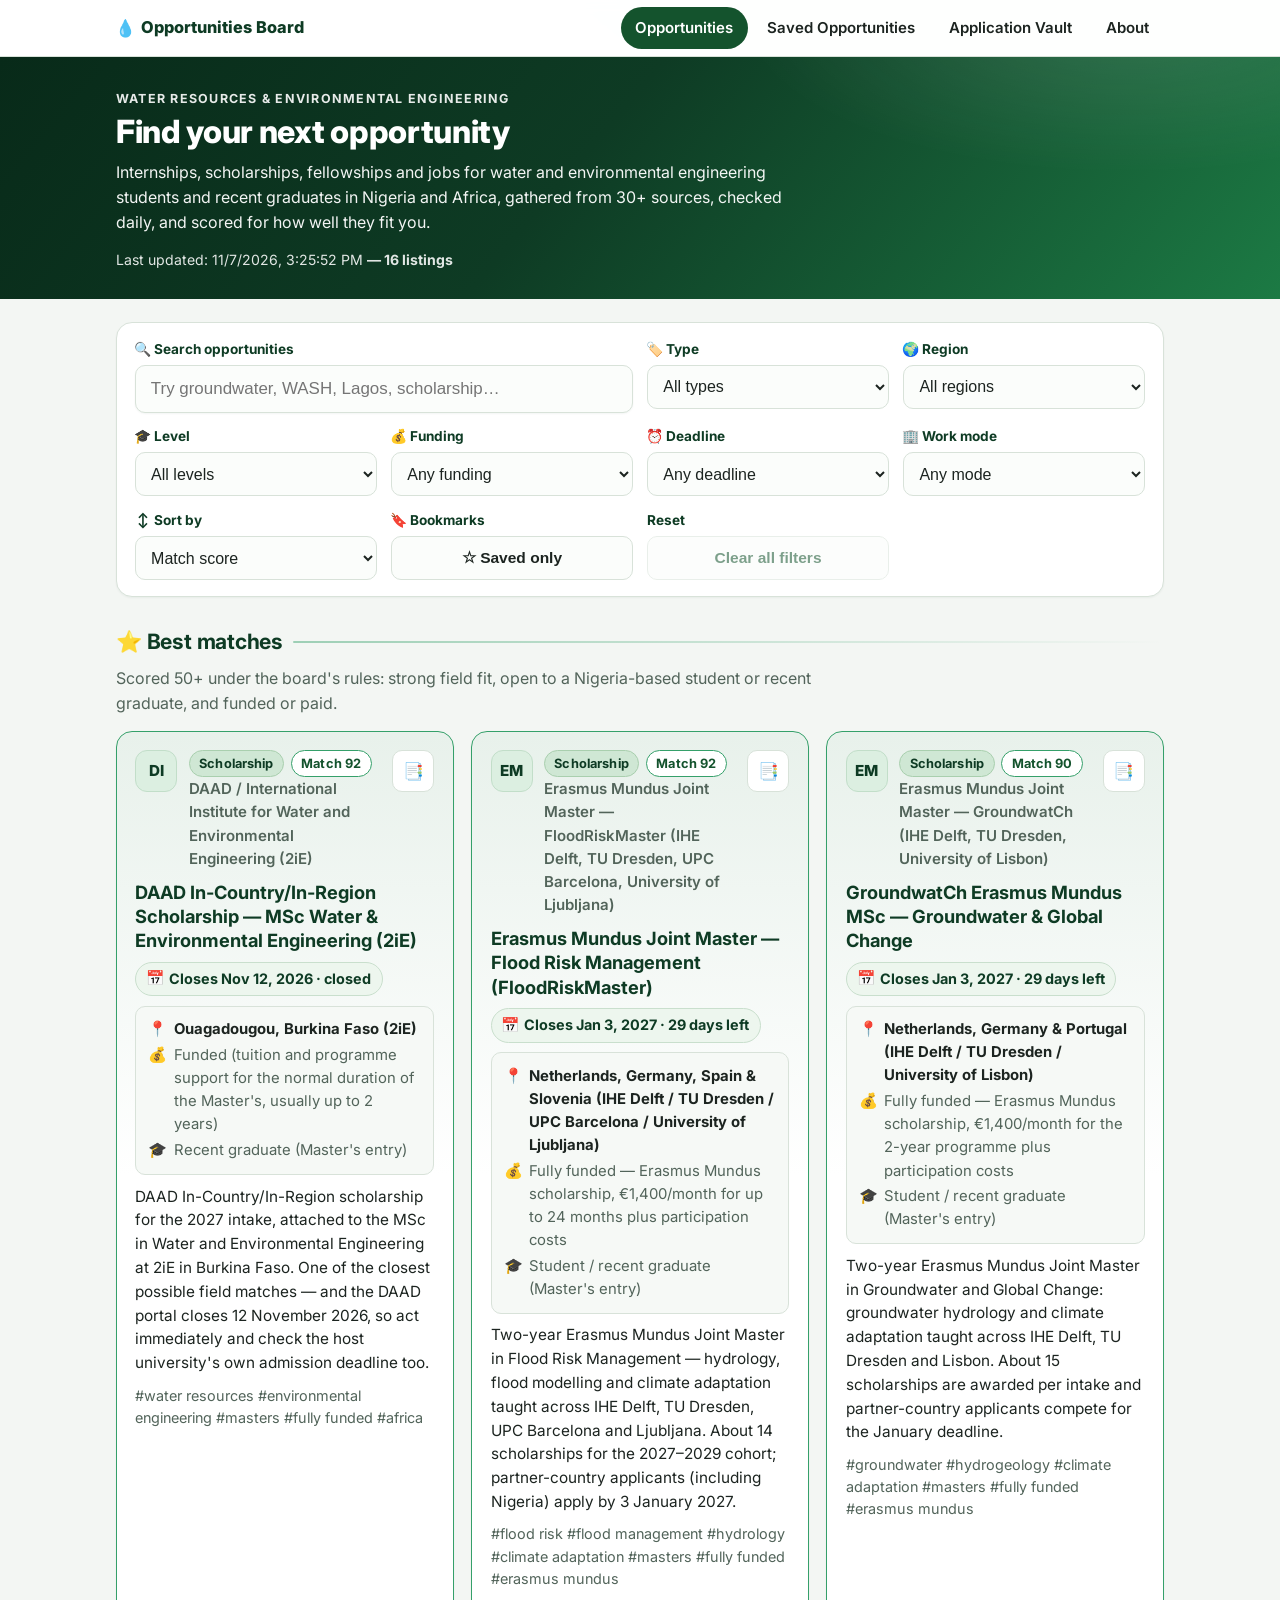
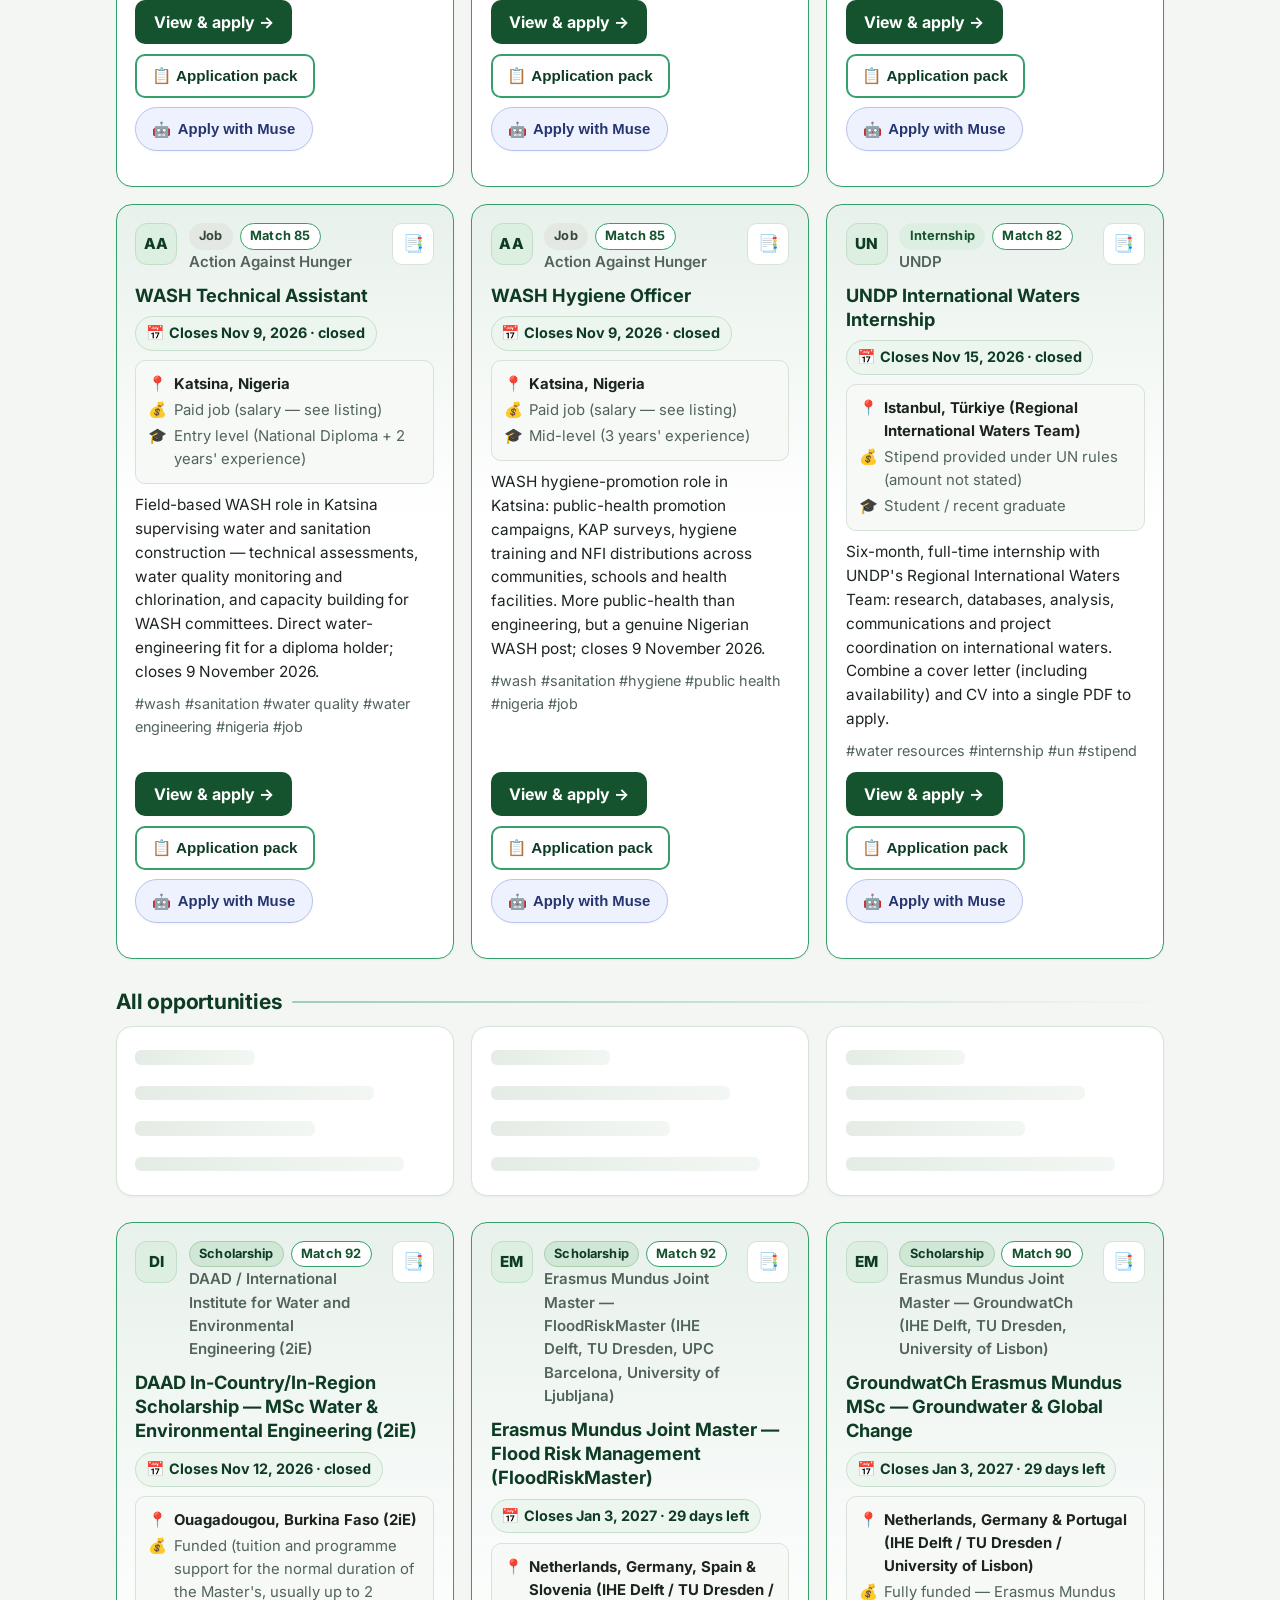
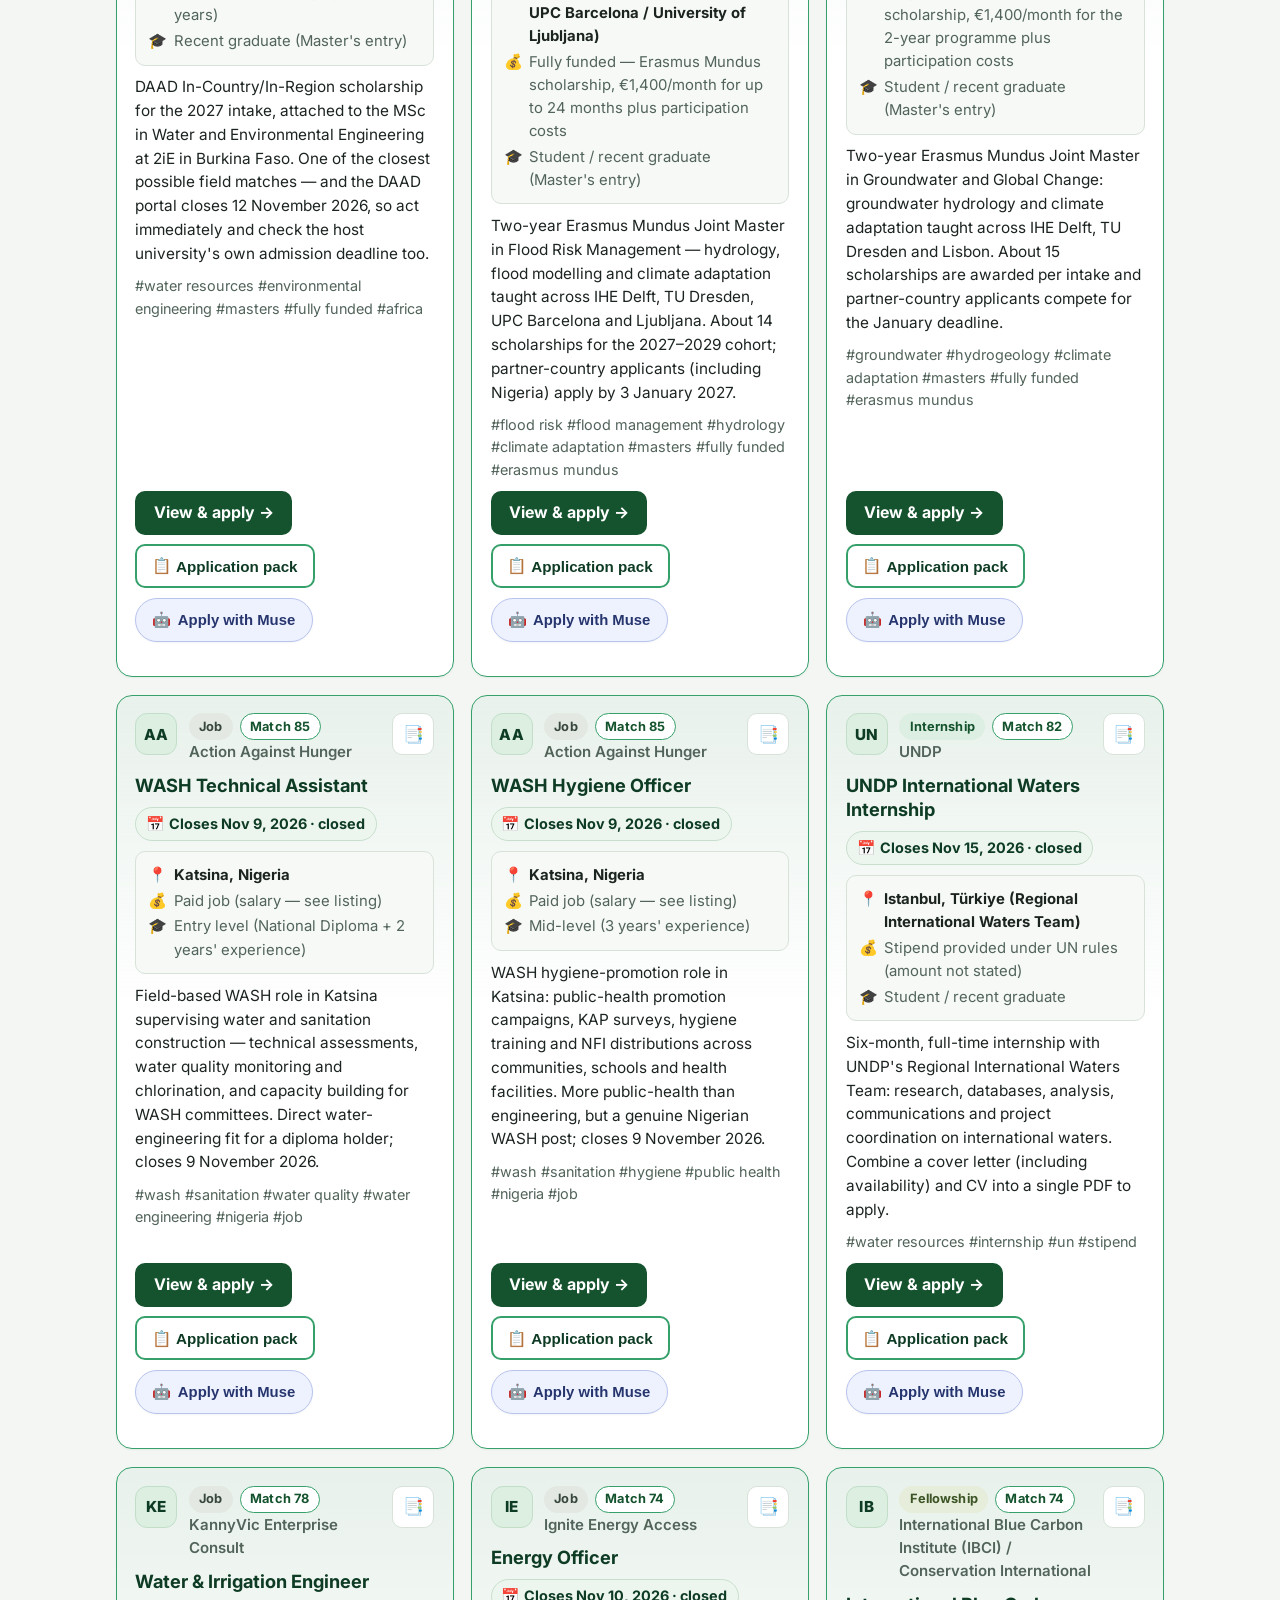
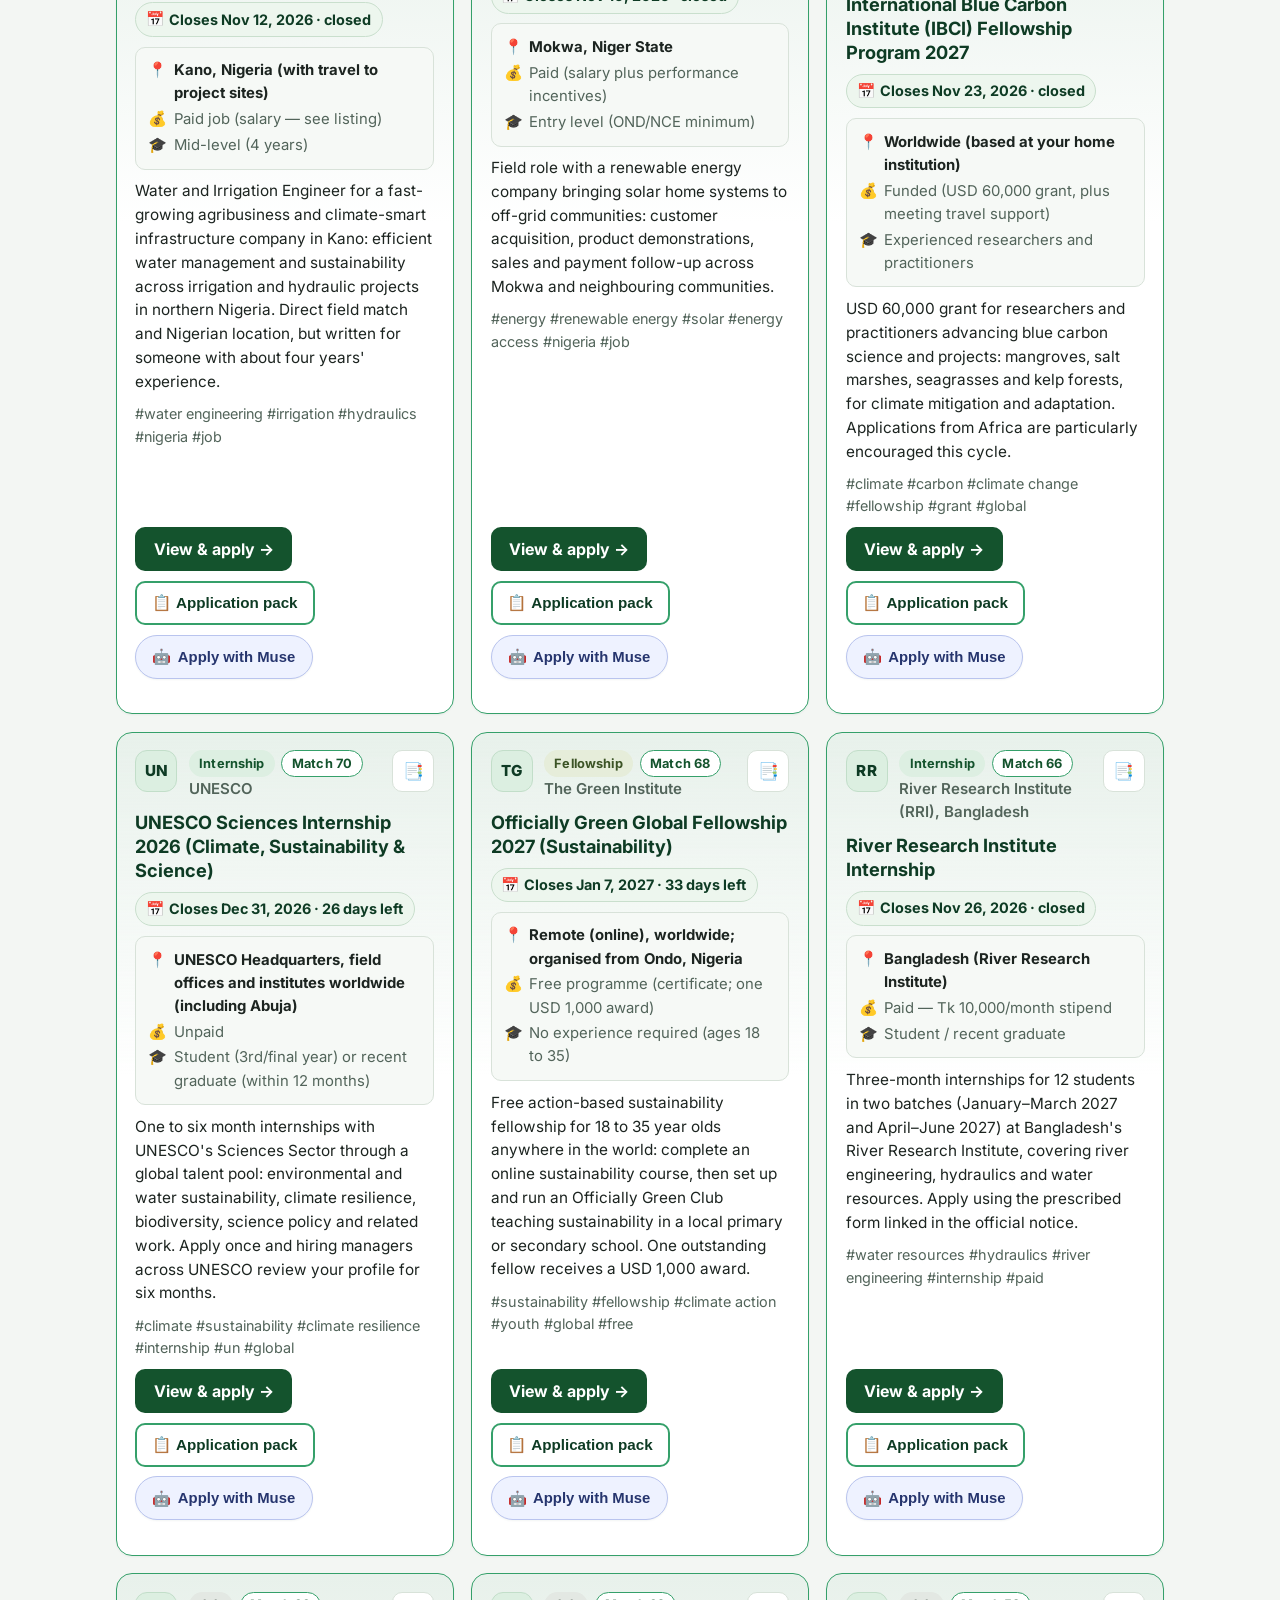
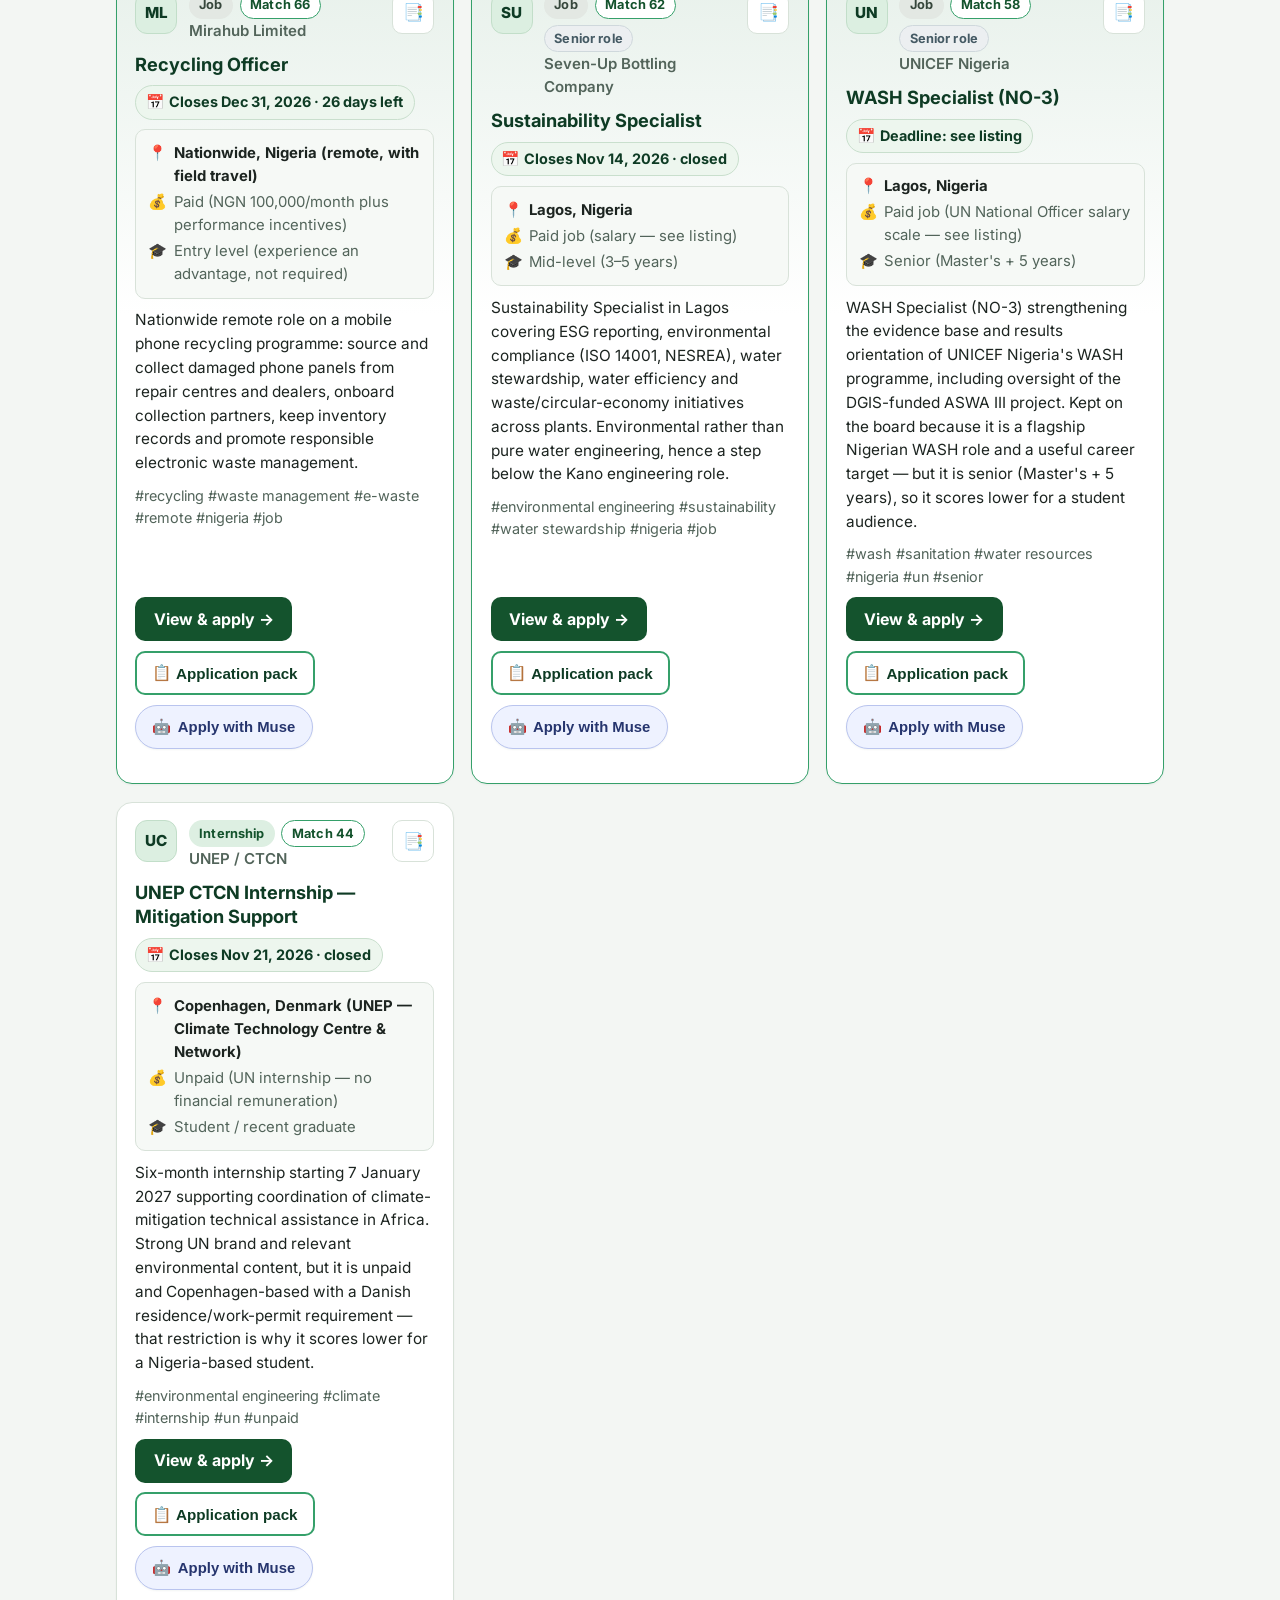
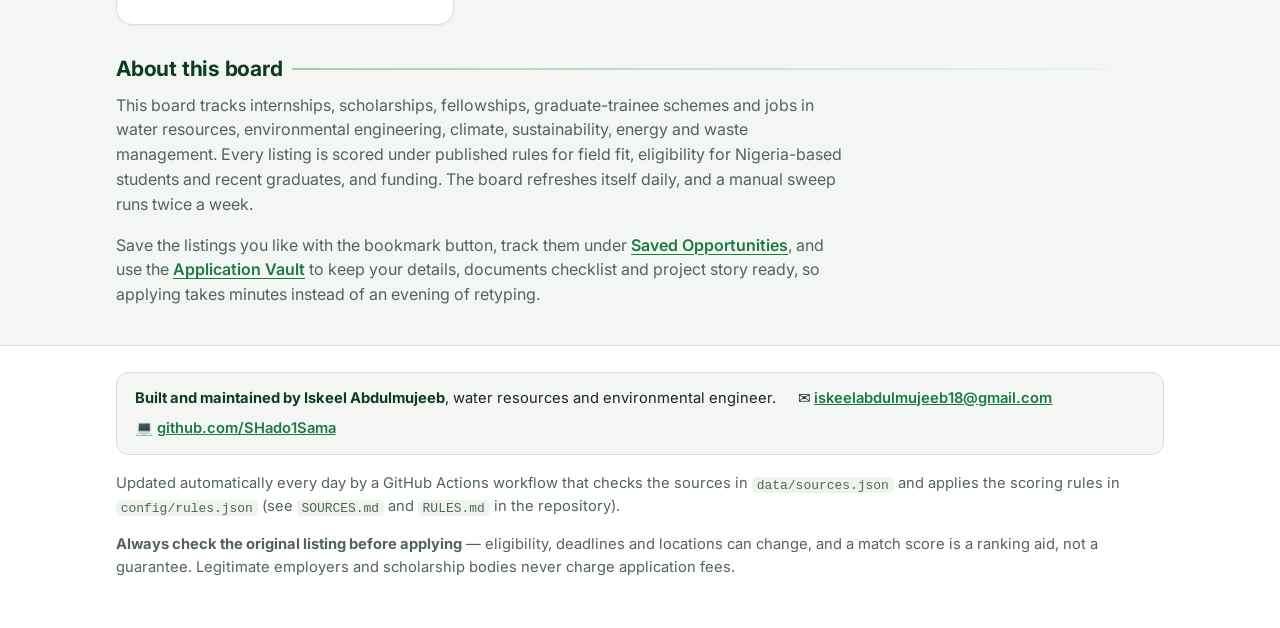
==== index.html @ 8410d5f2 "Fix stuck loading skeletons: guard modal wiring, version-stamp assets (index.html)" ====
<!DOCTYPE html>
<html lang="en">
<head>
<meta charset="utf-8">
<meta name="viewport" content="width=device-width, initial-scale=1">
<title>Water &amp; Environmental Engineering Opportunities</title>
<meta name="description" content="Internships, scholarships, fellowships, graduate-trainee schemes and jobs for water resources and environmental engineering students in Nigeria and Africa — refreshed automatically every day.">
<link rel="preconnect" href="https://fonts.googleapis.com">
<link rel="preconnect" href="https://fonts.gstatic.com" crossorigin>
<link href="https://fonts.googleapis.com/css2?family=Inter:wght@400;600;700;800&display=swap" rel="stylesheet">
<link rel="stylesheet" href="styles.css?v=20261107b">
</head>
<body>
<a class="skip-link" href="#main">Skip to opportunities</a>

<nav class="topnav" aria-label="Main navigation">
  <div class="wrap nav-inner">
    <a class="brand" href="index.html"><span class="icon" aria-hidden="true">💧</span> Opportunities Board</a>
    <div class="nav-links">
      <a href="index.html" class="active" aria-current="page">Opportunities</a>
      <a href="vault.html#applications">Saved Opportunities</a>
      <a href="vault.html">Application Vault</a>
      <a href="#about">About</a>
    </div>
  </div>
</nav>

<header class="site-header">
  <div class="wrap">
    <p class="eyebrow">Water Resources &amp; Environmental Engineering</p>
    <h1>Find your next opportunity</h1>
    <p class="tagline">Internships, scholarships, fellowships and jobs for water and environmental
    engineering students and recent graduates in Nigeria and Africa, gathered from 30+ sources,
    checked daily, and scored for how well they fit you.</p>
    <p class="last-updated">Last updated: <span id="last-updated">loading…</span>
      <span id="listing-count" class="listing-count"></span></p>
  </div>
</header>

<main id="main" class="wrap">

  <section class="controls" id="controls" aria-label="Search and filter opportunities">
    <div class="control control-search">
      <label for="search"><span class="icon" aria-hidden="true">🔍</span> Search opportunities</label>
      <input id="search" type="search" placeholder="Try groundwater, WASH, Lagos, scholarship…"
             autocomplete="off">
    </div>
    <button type="button" id="filters-toggle" class="filters-toggle" aria-expanded="false" aria-controls="controls">
      <span class="icon" aria-hidden="true">⚙️</span> Filters <span id="filters-toggle-state">· show</span>
    </button>
    <div class="control optional">
      <label for="filter-type"><span class="icon" aria-hidden="true">🏷️</span> Type</label>
      <select id="filter-type">
        <option value="all">All types</option>
        <option value="internship">Internships</option>
        <option value="scholarship">Scholarships</option>
        <option value="fellowship">Fellowships</option>
        <option value="job">Jobs</option>
        <option value="graduate-trainee">Graduate Trainee</option>
      </select>
    </div>
    <div class="control optional">
      <label for="filter-region"><span class="icon" aria-hidden="true">🌍</span> Region</label>
      <select id="filter-region">
        <option value="all">All regions</option>
        <option value="Nigeria">Nigeria</option>
        <option value="Africa">Africa</option>
        <option value="Global">Global</option>
        <option value="Remote">Remote</option>
      </select>
    </div>
    <div class="control optional">
      <label for="filter-level"><span class="icon" aria-hidden="true">🎓</span> Level</label>
      <select id="filter-level">
        <option value="all">All levels</option>
        <option value="student">Student</option>
        <option value="graduate">Recent graduate</option>
        <option value="entry">Entry level</option>
        <option value="experienced">Experienced</option>
      </select>
    </div>
    <div class="control optional">
      <label for="filter-funding"><span class="icon" aria-hidden="true">💰</span> Funding</label>
      <select id="filter-funding">
        <option value="all">Any funding</option>
        <option value="funded">Funded or paid</option>
        <option value="unpaid">Unpaid or volunteer</option>
        <option value="other">See listing</option>
      </select>
    </div>
    <div class="control optional">
      <label for="filter-deadline"><span class="icon" aria-hidden="true">⏰</span> Deadline</label>
      <select id="filter-deadline">
        <option value="all">Any deadline</option>
        <option value="14">Closing in 14 days</option>
        <option value="30">Closing in 30 days</option>
        <option value="later">Later than 30 days</option>
      </select>
    </div>
    <div class="control optional">
      <label for="filter-mode"><span class="icon" aria-hidden="true">🏢</span> Work mode</label>
      <select id="filter-mode">
        <option value="all">Any mode</option>
        <option value="remote">Remote</option>
        <option value="onsite">On-site</option>
      </select>
    </div>
    <div class="control optional">
      <label for="sort"><span class="icon" aria-hidden="true">↕️</span> Sort by</label>
      <select id="sort">
        <option value="score">Match score</option>
        <option value="deadline">Deadline (soonest first)</option>
      </select>
    </div>
    <div class="control">
      <label for="filter-saved"><span class="icon" aria-hidden="true">🔖</span> Bookmarks</label>
      <button type="button" id="filter-saved" class="saved-toggle" aria-pressed="false">☆ Saved only</button>
    </div>
    <div class="control">
      <label for="clear-filters">Reset</label>
      <button type="button" id="clear-filters" class="clear-btn" disabled>Clear all filters</button>
    </div>
  </section>

  <section id="best-section" aria-labelledby="best-heading">
    <h2 id="best-heading">⭐ Best matches</h2>
    <p class="section-note">Scored 50+ under the board's rules: strong field fit, open to a
    Nigeria-based student or recent graduate, and funded or paid.</p>
    <div id="best-list" class="cards"></div>
  </section>

  <section aria-labelledby="all-heading">
    <h2 id="all-heading">All opportunities</h2>
    <div id="loading-state" class="cards" aria-hidden="true">
      <div class="card skeleton"><div class="sk-line w40"></div><div class="sk-line w80"></div><div class="sk-line w60"></div><div class="sk-line w90"></div></div>
      <div class="card skeleton"><div class="sk-line w40"></div><div class="sk-line w80"></div><div class="sk-line w60"></div><div class="sk-line w90"></div></div>
      <div class="card skeleton"><div class="sk-line w40"></div><div class="sk-line w80"></div><div class="sk-line w60"></div><div class="sk-line w90"></div></div>
    </div>
    <div id="results" class="cards" aria-live="polite"></div>
    <div id="empty-state" class="empty" hidden>
      <p class="empty-icon" aria-hidden="true">🔍</p>
      <p><strong>No opportunities match those filters.</strong></p>
      <p>Try a broader search term, or clear the filters to see everything again.
      New listings arrive with every daily update.</p>
      <button type="button" class="btn" id="empty-clear">Clear all filters</button>
    </div>
    <div id="load-error" class="empty" hidden>
      <p class="empty-icon" aria-hidden="true">⚠️</p>
      <p><strong>We could not load the listings.</strong></p>
      <p>Check your connection and try again. If the problem continues, the board's data file
      may be temporarily unavailable.</p>
      <button type="button" class="btn" id="error-retry">Try again</button>
    </div>
  </section>

  <section id="about" aria-labelledby="about-heading">
    <h2 id="about-heading">About this board</h2>
    <p class="section-note">This board tracks internships, scholarships, fellowships, graduate-trainee
    schemes and jobs in water resources, environmental engineering, climate, sustainability, energy
    and waste management. Every listing is scored under published rules for field fit, eligibility
    for Nigeria-based students and recent graduates, and funding. The board refreshes itself daily,
    and a manual sweep runs twice a week.</p>
    <p class="section-note">Save the listings you like with the bookmark button, track them under
    <a href="vault.html#applications">Saved Opportunities</a>, and use the
    <a href="vault.html">Application Vault</a> to keep your details, documents checklist and project
    story ready, so applying takes minutes instead of an evening of retyping.</p>
  </section>

</main>

<footer class="site-footer">
  <div class="wrap">
    <div class="footer-contact">
      <span><strong>Built and maintained by Iskeel Abdulmujeeb</strong>, water resources and environmental engineer.</span>
      <span>✉️ <a href="mailto:iskeelabdulmujeeb18@gmail.com">iskeelabdulmujeeb18@gmail.com</a></span>
      <span>💻 <a href="https://github.com/SHado1Sama" target="_blank" rel="noopener noreferrer">github.com/SHado1Sama</a></span>
    </div>
    <p>Updated automatically every day by a GitHub Actions workflow that checks the sources in
    <code>data/sources.json</code> and applies the scoring rules in <code>config/rules.json</code>
    (see <code>SOURCES.md</code> and <code>RULES.md</code> in the repository).</p>
    <p><strong>Always check the original listing before applying</strong> — eligibility, deadlines
    and locations can change, and a match score is a ranking aid, not a guarantee.
    Legitimate employers and scholarship bodies never charge application fees.</p>
  </div>
</footer>

<div id="pack-modal" class="modal" hidden role="dialog" aria-modal="true" aria-labelledby="pack-title">
  <div class="modal-card">
    <button type="button" class="modal-close" id="pack-close" aria-label="Close application pack">✕</button>
    <h2 id="pack-title">Application pack</h2>
    <p id="pack-for" class="section-note"></p>
    <div id="pack-body"></div>
    <p class="section-note">Built on your device from your vault. Nothing here is sent anywhere,
    and nothing is submitted for you: open the listing, paste each block where it belongs,
    check everything, and submit it yourself.</p>
  </div>
</div>

<div id="muse-modal" class="modal" hidden role="dialog" aria-modal="true" aria-labelledby="muse-title">
  <div class="modal-card">
    <button type="button" class="modal-close" id="muse-close" aria-label="Close Apply with Muse">✕</button>
    <h2 id="muse-title">Apply with Muse 🤖</h2>
    <p id="muse-for" class="section-note"></p>
    <div id="muse-body"></div>
  </div>
</div>

<script src="app.js?v=20261107b"></script>
</body>
</html>
---- styles.css ----
:root {
  /* Forest green palette: forest green, white, light grey, muted green */
  --deep: #0e3b24;
  --deep-2: #082a19;
  --blue: #1c7a44;        /* primary green (variable name kept from v1) */
  --teal: #35a06a;        /* mid green accent */
  --teal-dark: #14532d;   /* forest green */
  --bg: #f3f6f3;
  --card: #ffffff;
  --ink: #1c2420;
  --muted: #52645a;
  --line: #d8e2d9;
  --amber: #b7791f;
  --red: #b3261e;
  --radius: 16px;
  --radius-sm: 10px;
  --shadow-sm: 0 1px 2px rgba(14, 59, 36, .05);
  --shadow-lg: 0 4px 10px rgba(14, 59, 36, .07), 0 14px 28px rgba(14, 59, 36, .09);
  --ease: cubic-bezier(.2, .7, .3, 1);
}

* { box-sizing: border-box; }

html { scroll-behavior: smooth; }

html, body { overflow-x: clip; }

body {
  margin: 0;
  font-family: "Inter", system-ui, -apple-system, "Segoe UI", Roboto, Helvetica, Arial, sans-serif;
  background:
    radial-gradient(1100px 480px at 85% -80px, rgba(53, 160, 106, .10), transparent 60%),
    var(--bg);
  color: var(--ink);
  font-size: 16px;
  line-height: 1.55;
  -webkit-font-smoothing: antialiased;
}

::selection { background: rgba(53, 160, 106, .28); }

.wrap { max-width: 1080px; margin: 0 auto; padding: 0 1rem; }

.skip-link {
  position: absolute; left: -999px; top: 0;
  background: var(--deep); color: #fff; padding: .5rem 1rem; z-index: 60;
}
.skip-link:focus { left: 0; }

a { color: var(--blue); transition: color .15s var(--ease); }
a:hover { color: var(--teal-dark); }
p a, li a, .privacy-note a, .section-note a {
  text-decoration: underline; text-underline-offset: 3px; text-decoration-thickness: 1px;
  font-weight: 600;
}
p a:hover, li a:hover { text-decoration-thickness: 2px; }
a:focus-visible, button:focus-visible, input:focus-visible, select:focus-visible, textarea:focus-visible {
  outline: 3px solid var(--teal); outline-offset: 2px;
}

.icon {
  display: inline-flex; align-items: center; justify-content: center;
  font-size: 1.02em; line-height: 1; width: 1.15em; flex: none;
}

button { transition: background .15s var(--ease), color .15s var(--ease),
  border-color .15s var(--ease), transform .12s var(--ease),
  box-shadow .15s var(--ease), filter .15s var(--ease); }
button:active { transform: translateY(0) scale(.98); }
button:disabled, .btn:disabled {
  opacity: .55; cursor: not-allowed; transform: none !important;
  box-shadow: none !important; filter: none !important;
}

/* Top navigation */
.topnav {
  position: sticky; top: 0; z-index: 40;
  background: rgba(255, 255, 255, .94); backdrop-filter: blur(6px);
  border-bottom: 1px solid var(--line);
}
.nav-inner { display: flex; align-items: center; gap: 1rem; padding-top: .45rem; padding-bottom: .45rem; }
.brand {
  font-weight: 800; color: var(--deep); text-decoration: none; font-size: 1.02rem;
  display: inline-flex; align-items: center; gap: .35rem; white-space: nowrap;
}
.brand:hover { color: var(--teal-dark); }
.nav-links { margin-left: auto; display: flex; gap: .3rem; flex-wrap: wrap; }
.nav-links a {
  color: var(--ink); text-decoration: none; font-weight: 600; font-size: .94rem;
  padding: .5rem .85rem; border-radius: 999px; border: 1px solid transparent;
}
.nav-links a:hover { background: #edf4ee; color: var(--deep); }
.nav-links a.active { background: var(--teal-dark); color: #fff; }

/* Header */
.site-header {
  background:
    radial-gradient(640px 260px at 88% -40px, rgba(255, 255, 255, .12), transparent 60%),
    linear-gradient(130deg, var(--deep-2), var(--deep) 45%, var(--blue));
  color: #fff; padding: 2rem 0 1.8rem;
}
.site-header .eyebrow {
  margin: 0 0 .3rem; text-transform: uppercase; letter-spacing: .1em;
  font-size: .78rem; font-weight: 700; opacity: .9;
}
.site-header h1 {
  margin: 0; font-size: clamp(1.5rem, 3.4vw, 2rem); line-height: 1.2;
  letter-spacing: -.01em; font-weight: 800;
}
.tagline { max-width: 44rem; margin: .55rem 0 0; opacity: .95; font-size: 1rem; }
.last-updated { margin: .9rem 0 0; font-size: .88rem; opacity: .88; }
.listing-count { font-weight: 700; }
.listing-count.pulse { animation: count-pulse .35s var(--ease); }
@keyframes count-pulse { 0% { opacity: .2; } 100% { opacity: 1; } }
.header-link { color: #fff; font-weight: 600; text-decoration: underline; }
.header-link:hover { opacity: .85; color: #fff; }
.vault-cta { margin: .9rem 0 0; }

/* Controls */
.controls {
  display: grid; grid-template-columns: repeat(4, 1fr); gap: .85rem;
  margin: 1.4rem 0 1.8rem; background: #fff; border: 1px solid var(--line);
  border-radius: var(--radius); padding: 1rem 1.1rem; box-shadow: var(--shadow-sm);
}
.control-search { grid-column: span 2; }
.control label { display: block; font-size: .85rem; font-weight: 700; margin-bottom: .32rem; color: var(--deep); }
.control.active label { color: var(--teal-dark); }
.control input, .control select {
  width: 100%; padding: .62rem .72rem; border: 1px solid var(--line); min-height: 44px;
  border-radius: var(--radius-sm); font-size: 1rem; background: #fbfdfb; color: var(--ink);
  transition: border-color .15s var(--ease), box-shadow .15s var(--ease), background .15s var(--ease);
}
.control input:hover, .control select:hover { border-color: var(--teal); }
.control input:focus, .control select:focus { border-color: var(--teal); box-shadow: 0 0 0 3px rgba(53, 160, 106, .18); outline: none; }
.control input.active, .control select.active {
  border-color: var(--teal-dark); background: #edf6ee; font-weight: 600;
}
.control-search input {
  font-size: 1.06rem; padding: .8rem .95rem; border-width: 1.5px;
  box-shadow: var(--shadow-sm);
}
.filters-toggle {
  display: none; width: 100%; min-height: 44px; padding: .62rem .8rem;
  border: 1px solid var(--line); border-radius: var(--radius-sm);
  background: #fbfdfb; color: var(--deep); font-weight: 700; font-size: .98rem; cursor: pointer;
  align-items: center; gap: .4rem;
}
.saved-toggle, .clear-btn {
  width: 100%; padding: .62rem .5rem; border: 1px solid var(--line); border-radius: var(--radius-sm);
  background: #fbfdfb; color: var(--ink); font-size: .97rem; font-weight: 600; cursor: pointer; min-height: 44px;
}
.saved-toggle:hover, .clear-btn:hover:not(:disabled) { border-color: var(--teal); }
.saved-toggle.active { background: var(--teal-dark); border-color: var(--teal-dark); color: #fff; }
.clear-btn { color: var(--teal-dark); }

/* Sections & cards */
h2 {
  font-size: 1.32rem; margin: 1.7rem 0 .45rem; color: var(--deep); letter-spacing: -.01em;
  display: flex; align-items: center; gap: .6rem;
}
h2::after { content: ""; flex: 1; height: 2px; border-radius: 2px;
  background: linear-gradient(90deg, var(--teal), transparent); opacity: .45; }
.section-note { color: var(--muted); margin: 0 0 1rem; max-width: 46rem; }

.cards {
  display: grid; grid-template-columns: repeat(auto-fill, minmax(min(320px, 100%), 1fr));
  gap: 1.1rem; margin-bottom: 1.6rem;
}
.card {
  background: var(--card); border: 1px solid var(--line); border-radius: var(--radius);
  padding: 1.1rem 1.15rem 1.15rem; display: flex; flex-direction: column; gap: .6rem;
  box-shadow: var(--shadow-sm); position: relative;
  transition: transform .16s var(--ease), box-shadow .16s var(--ease), border-color .16s var(--ease);
  animation: card-in .28s var(--ease) backwards; animation-delay: var(--d, 0ms);
}
@keyframes card-in { from { opacity: 0; transform: translateY(7px); } to { opacity: 1; transform: none; } }
.card:hover { transform: translateY(-2px); box-shadow: var(--shadow-lg); border-color: #b7d3bc; }
.card.best {
  border-color: var(--teal);
  background: linear-gradient(180deg, rgba(53, 160, 106, .06), #fff 42%);
}
.card-top { display: flex; gap: .7rem; align-items: flex-start; }
.org-avatar {
  width: 42px; height: 42px; border-radius: 12px; flex: none;
  background: #dcefe1; border: 1px solid #c2dec9; color: var(--deep);
  display: inline-flex; align-items: center; justify-content: center;
  font-weight: 800; font-size: .95rem; letter-spacing: .02em;
}
.card-head { min-width: 0; }
.card h3 { margin: 0; font-size: 1.14rem; line-height: 1.32; font-weight: 700; }
.card h3 a { color: var(--deep); text-decoration: none; }
.card h3 a:hover { color: var(--blue); text-decoration: underline; }
.org { font-weight: 600; color: var(--muted); margin: 0; font-size: .94rem; }
.summary { margin: 0; font-size: .96rem; }
.meta { margin: 0; font-size: .9rem; color: var(--muted); }
.meta strong { color: var(--ink); }

.due-line { margin: 0; }
.due-chip {
  display: inline-flex; align-items: center; gap: .35rem;
  background: #edf6ee; border: 1px solid #c9dfcd; color: var(--deep);
  font-weight: 700; font-size: .9rem; padding: .32rem .65rem; border-radius: 999px;
}
.due-chip.urgent { background: #fdecea; border-color: #f0c0ba; color: var(--red); }

.facts {
  background: #f6f9f6; border: 1px solid var(--line); border-radius: var(--radius-sm);
  padding: .55rem .8rem;
}
.fact { margin: .18rem 0; font-size: .93rem; color: var(--muted); display: flex; gap: .45rem; align-items: baseline; }
.fact strong { color: var(--ink); }

.badges { display: flex; flex-wrap: wrap; gap: .4rem; align-items: center; }
.badge {
  display: inline-block; padding: .16rem .6rem; border-radius: 999px;
  font-size: .8rem; font-weight: 700; letter-spacing: .01em;
  background: #e4efe6; color: var(--teal-dark); border: 1px solid transparent;
}
.badge.type-internship { background: #ddefe2; color: #14532d; }
.badge.type-scholarship { background: #cfe7d4; color: #0e3b24; border-color: #a9cfae; }
.badge.type-fellowship { background: #e6edda; color: #3c5426; }
.badge.type-graduate-trainee { background: #d9ecdd; color: #17573a; }
.badge.type-job { background: #e3e8e3; color: #37473c; }
.badge.score { background: #fff; color: var(--teal-dark); border-color: var(--teal); }
.badge.senior { background: #eceff1; color: #455a64; border-color: #cfd8dc; }

.bookmark-btn {
  margin-left: auto; flex: none; width: 42px; height: 42px;
  background: #fff; border: 1px solid var(--line); border-radius: var(--radius-sm);
  font-size: 1.05rem; cursor: pointer; display: inline-flex; align-items: center; justify-content: center;
}
.bookmark-btn:hover { border-color: var(--teal-dark); background: #edf6ee; }
.bookmark-btn.saved { background: #fdf6e3; border-color: var(--amber); }

.card-actions { margin-top: auto; display: flex; gap: .6rem; flex-wrap: wrap; align-items: center; }
.card-actions .apply { margin-top: 0; }
.apply {
  background: var(--teal-dark); color: #fff; text-decoration: none;
  font-weight: 700; padding: .6rem 1.15rem; border-radius: var(--radius-sm); min-height: 44px;
  display: inline-flex; align-items: center;
  transition: background .15s var(--ease), transform .12s var(--ease);
}
.apply:hover { background: var(--deep); color: #fff; transform: translateY(-1px); }
.pack-btn {
  background: #fff; color: var(--deep); border: 2px solid var(--teal); font-weight: 700;
  padding: .55rem .95rem; border-radius: var(--radius-sm); cursor: pointer; font-size: .95rem; min-height: 44px;
  display: inline-flex; align-items: center; gap: .35rem;
}
.pack-btn:hover { background: #edf6ee; transform: translateY(-1px); }
.muse-btn {
  display: inline-flex; align-items: center; gap: .45rem;
  padding: .62rem 1.05rem; min-height: 44px; border-radius: 999px;
  background: #eef2ff; color: #26356e; border: 1.5px solid #b9c4ee;
  font-weight: 700; font-size: .93rem; cursor: pointer; box-shadow: var(--shadow-sm);
  transition: transform .16s var(--ease), background .16s var(--ease);
}
.muse-btn:hover { background: #e0e7fb; transform: translateY(-1px); }
.muse-steps { margin: .2rem 0 1rem; padding-left: 1.3rem; }
.muse-steps li { margin-bottom: .35rem; }
.muse-vault-toggle { display: flex; gap: .55rem; align-items: flex-start; font-weight: 600; font-size: .93rem; margin-bottom: 1rem; cursor: pointer; }
.muse-vault-toggle input { width: 20px; height: 20px; margin-top: .1rem; flex: none; }
.save-btn {
  background: #fff; color: var(--muted); border: 1px solid var(--line); font-weight: 600;
  padding: .52rem .85rem; border-radius: var(--radius-sm); cursor: pointer; font-size: .92rem; min-height: 44px;
  display: inline-flex; align-items: center; gap: .35rem;
}
.save-btn:hover { border-color: var(--amber); color: var(--amber); }
.save-btn.saved { background: #fdf6e3; border-color: var(--amber); color: var(--amber); }

.empty {
  background: #fff; border: 1px dashed var(--line); border-radius: var(--radius);
  padding: 1.8rem 1.5rem; text-align: center; color: var(--muted); margin-bottom: 1.5rem;
}
.empty-icon { font-size: 1.9rem; margin: 0 0 .4rem; }
.empty .btn { margin-top: .6rem; }

/* Loading skeletons */
.skeleton { pointer-events: none; }
.sk-line {
  height: .92rem; border-radius: 6px; margin: .35rem 0;
  background: linear-gradient(90deg, #e4ece5, #f3f7f3, #e4ece5);
  background-size: 200% 100%; animation: shimmer 1.15s linear infinite;
}
.sk-line.w40 { width: 40%; } .sk-line.w60 { width: 60%; }
.sk-line.w80 { width: 80%; } .sk-line.w90 { width: 90%; }
@keyframes shimmer { from { background-position: 200% 0; } to { background-position: -200% 0; } }

/* Buttons */
.btn {
  background: var(--teal-dark); color: #fff; border: none;
  font-weight: 700; cursor: pointer; padding: .6rem 1.15rem; border-radius: var(--radius-sm);
  font-size: .95rem; text-decoration: none; display: inline-flex; align-items: center; min-height: 44px;
}
.btn:hover { background: var(--deep); color: #fff; }
.btn.secondary { background: #fff; color: var(--deep); border: 2px solid var(--teal); box-shadow: none; }
.btn.secondary:hover { background: #edf6ee; }
.btn.danger { background: #fff; color: var(--red); border: 2px solid var(--red); box-shadow: none; }
.btn.danger:hover { background: #fdf0ef; }
.btn.small { padding: .34rem .78rem; font-size: .86rem; min-height: 38px; }
.file-btn { cursor: pointer; }

/* Vault */
.privacy-note {
  background: #fff; border: 1px solid var(--line); border-left: 5px solid var(--teal);
  border-radius: var(--radius); padding: 1rem 1.25rem; margin: 1.4rem 0; box-shadow: var(--shadow-sm);
}
.vault-block {
  background: #fff; border: 1px solid var(--line); border-radius: var(--radius);
  padding: 1.15rem 1.25rem 1.3rem; margin: 0 0 1.4rem; box-shadow: var(--shadow-sm);
}
.vault-block legend { font-weight: 700; font-size: 1.12rem; color: var(--deep); padding: 0 .4rem; }
.vault-block label, .entry-card label {
  display: block; font-size: .88rem; font-weight: 600; margin-bottom: .8rem;
}
.vault-block input, .vault-block textarea, .vault-block select,
.entry-card input, .entry-card textarea {
  width: 100%; padding: .58rem .68rem; border: 1px solid var(--line); border-radius: 9px;
  font: inherit; font-weight: 400; margin-top: .25rem; background: #fbfdfb; min-height: 44px;
  transition: border-color .15s var(--ease), box-shadow .15s var(--ease);
}
.vault-block textarea, .entry-card textarea { min-height: 0; }
.vault-block input:focus, .vault-block textarea:focus,
.entry-card input:focus, .entry-card textarea:focus {
  border-color: var(--teal); box-shadow: 0 0 0 3px rgba(53, 160, 106, .18); outline: none;
}
.grid2 { display: grid; grid-template-columns: 1fr 1fr; gap: 0 1rem; }
.entry-card {
  border: 1px dashed #bcd2be; border-radius: 12px; padding: .95rem 1.05rem .45rem; margin-bottom: 1rem;
  background: #fbfdfb;
}
.vault-actions {
  display: flex; gap: .7rem; flex-wrap: wrap; align-items: center; margin-bottom: 1.6rem;
}
.save-state { color: var(--muted); font-size: .9rem; margin: 0; width: 100%; }

/* Application tracker */
.tracker { margin-bottom: .5rem; }
.tracker-row {
  background: #fff; border: 1px solid var(--line); border-radius: var(--radius);
  padding: 1rem 1.15rem; margin-bottom: 1rem; box-shadow: var(--shadow-sm);
}
.tracker-main { display: flex; gap: .75rem; align-items: flex-start; }
.tracker-info { min-width: 0; flex: 1; }
.tracker-info h3 { margin: 0 0 .15rem; font-size: 1.05rem; line-height: 1.3; }
.tracker-info h3 a { color: var(--deep); text-decoration: none; }
.tracker-info h3 a:hover { text-decoration: underline; }
.tracker-meta { display: flex; flex-wrap: wrap; gap: .5rem; align-items: center; margin: .45rem 0 0; }
.status-badge {
  display: inline-block; padding: .16rem .62rem; border-radius: 999px;
  font-size: .8rem; font-weight: 700; border: 1px solid transparent;
}
.status-0 { background: #e3e8e3; color: #37473c; }
.status-1 { background: #eef3e2; color: #4a5d23; }
.status-2 { background: #ddefe2; color: #14532d; }
.status-3 { background: #bfe0cc; color: #0e3b24; }
.status-4 { background: #0e3b24; color: #fff; }
.progress {
  list-style: none; display: flex; gap: .35rem; flex-wrap: wrap;
  margin: .8rem 0 0; padding: .8rem 0 0; border-top: 1px solid var(--line);
}
.progress li { flex: 1; min-width: 92px; }
.progress .step {
  width: 100%; min-height: 40px; padding: .4rem .3rem; border-radius: 999px;
  border: 1px solid var(--line); background: #fff; color: var(--muted);
  font-size: .84rem; font-weight: 600; cursor: pointer;
}
.progress .step:hover { border-color: var(--teal-dark); color: var(--deep); }
.progress .step.done { background: #ddefe2; border-color: #a9cfae; color: var(--teal-dark); }
.progress .step.current { background: var(--teal-dark); border-color: var(--teal-dark); color: #fff; font-weight: 700; }

/* Pack modal */
.modal {
  position: fixed; inset: 0; background: rgba(8, 42, 25, .55);
  backdrop-filter: blur(3px);
  display: flex; align-items: flex-start; justify-content: center;
  padding: 1rem; overflow-y: auto; z-index: 50;
}
.modal[hidden] { display: none; }
.modal-card {
  background: #fff; border-radius: 18px; max-width: 760px; width: 100%;
  padding: 1.5rem 1.6rem; position: relative; margin: 2rem 0; box-shadow: var(--shadow-lg);
  animation: pack-in .18s var(--ease);
}
@keyframes pack-in { from { opacity: 0; transform: translateY(8px); } to { opacity: 1; transform: none; } }
.modal-close {
  position: absolute; top: .8rem; right: .8rem; background: none; border: none;
  font-size: 1.2rem; cursor: pointer; color: var(--muted); padding: .3rem .5rem; min-width: 40px; min-height: 40px;
}
.modal-close:hover { color: var(--ink); }
.pack-block { border: 1px solid var(--line); border-radius: 12px; padding: .85rem 1.05rem; margin-bottom: 1rem; }
.pack-head { display: flex; gap: .7rem; align-items: center; flex-wrap: wrap; margin-bottom: .5rem; }
.pack-head h3 { margin: 0; font-size: 1rem; color: var(--deep); }
.pack-head .btn { margin-left: auto; }
.story-switch { font-size: .85rem; font-weight: 600; }
.story-switch select { margin-left: .3rem; padding: .28rem; border: 1px solid var(--line); border-radius: 6px; min-height: 38px; }
.pack-text {
  white-space: pre-wrap; word-break: break-word; margin: 0; font: inherit; font-size: .93rem;
  background: #f6f9f6; border-radius: 9px; padding: .7rem .85rem;
}

/* Footer */
.site-footer {
  margin-top: 2.4rem; padding: 1.6rem 0 2.2rem; border-top: 1px solid var(--line);
  color: var(--muted); font-size: .92rem; background: #fff;
}
.footer-contact {
  display: flex; flex-wrap: wrap; gap: .5rem 1.4rem; align-items: center;
  background: var(--bg); border: 1px solid var(--line); border-radius: 12px;
  padding: .85rem 1.1rem; margin-bottom: 1.1rem; color: var(--ink);
}
.footer-contact strong { color: var(--deep); }
.footer-contact a { font-weight: 600; }
code {
  background: #eef3ee; padding: .05rem .3rem; border-radius: 5px;
  font-size: .88em; word-break: break-word;
}

/* Mobile */
@media (max-width: 760px) {
  .nav-inner { flex-wrap: wrap; gap: .35rem; }
  .brand { font-size: .98rem; }
  .nav-links {
    margin-left: 0; width: 100%; flex-wrap: nowrap; overflow-x: auto;
    padding-bottom: .25rem; scrollbar-width: none;
  }
  .nav-links::-webkit-scrollbar { display: none; }
  .nav-links a { padding: .62rem .9rem; white-space: nowrap; }
  .site-header { padding: 1.5rem 0 1.35rem; }
  .controls { grid-template-columns: 1fr; position: static; padding: .9rem; }
  .control-search { grid-column: auto; }
  .filters-toggle { display: inline-flex; }
  .controls .control.optional { display: none; }
  .controls.open .control.optional { display: block; }
  .cards { grid-template-columns: 1fr; }
  .grid2 { grid-template-columns: 1fr; }
  .bookmark-btn { width: 44px; height: 44px; }
  .tracker-main { flex-wrap: wrap; }
  .progress li { min-width: 30%; }
  .modal-card { padding: 1.15rem 1rem; margin: 1rem 0; }
  h2 { font-size: 1.22rem; }
}
@media (prefers-reduced-motion: reduce) {
  * { transition: none !important; animation: none !important; }
  html { scroll-behavior: auto; }
}
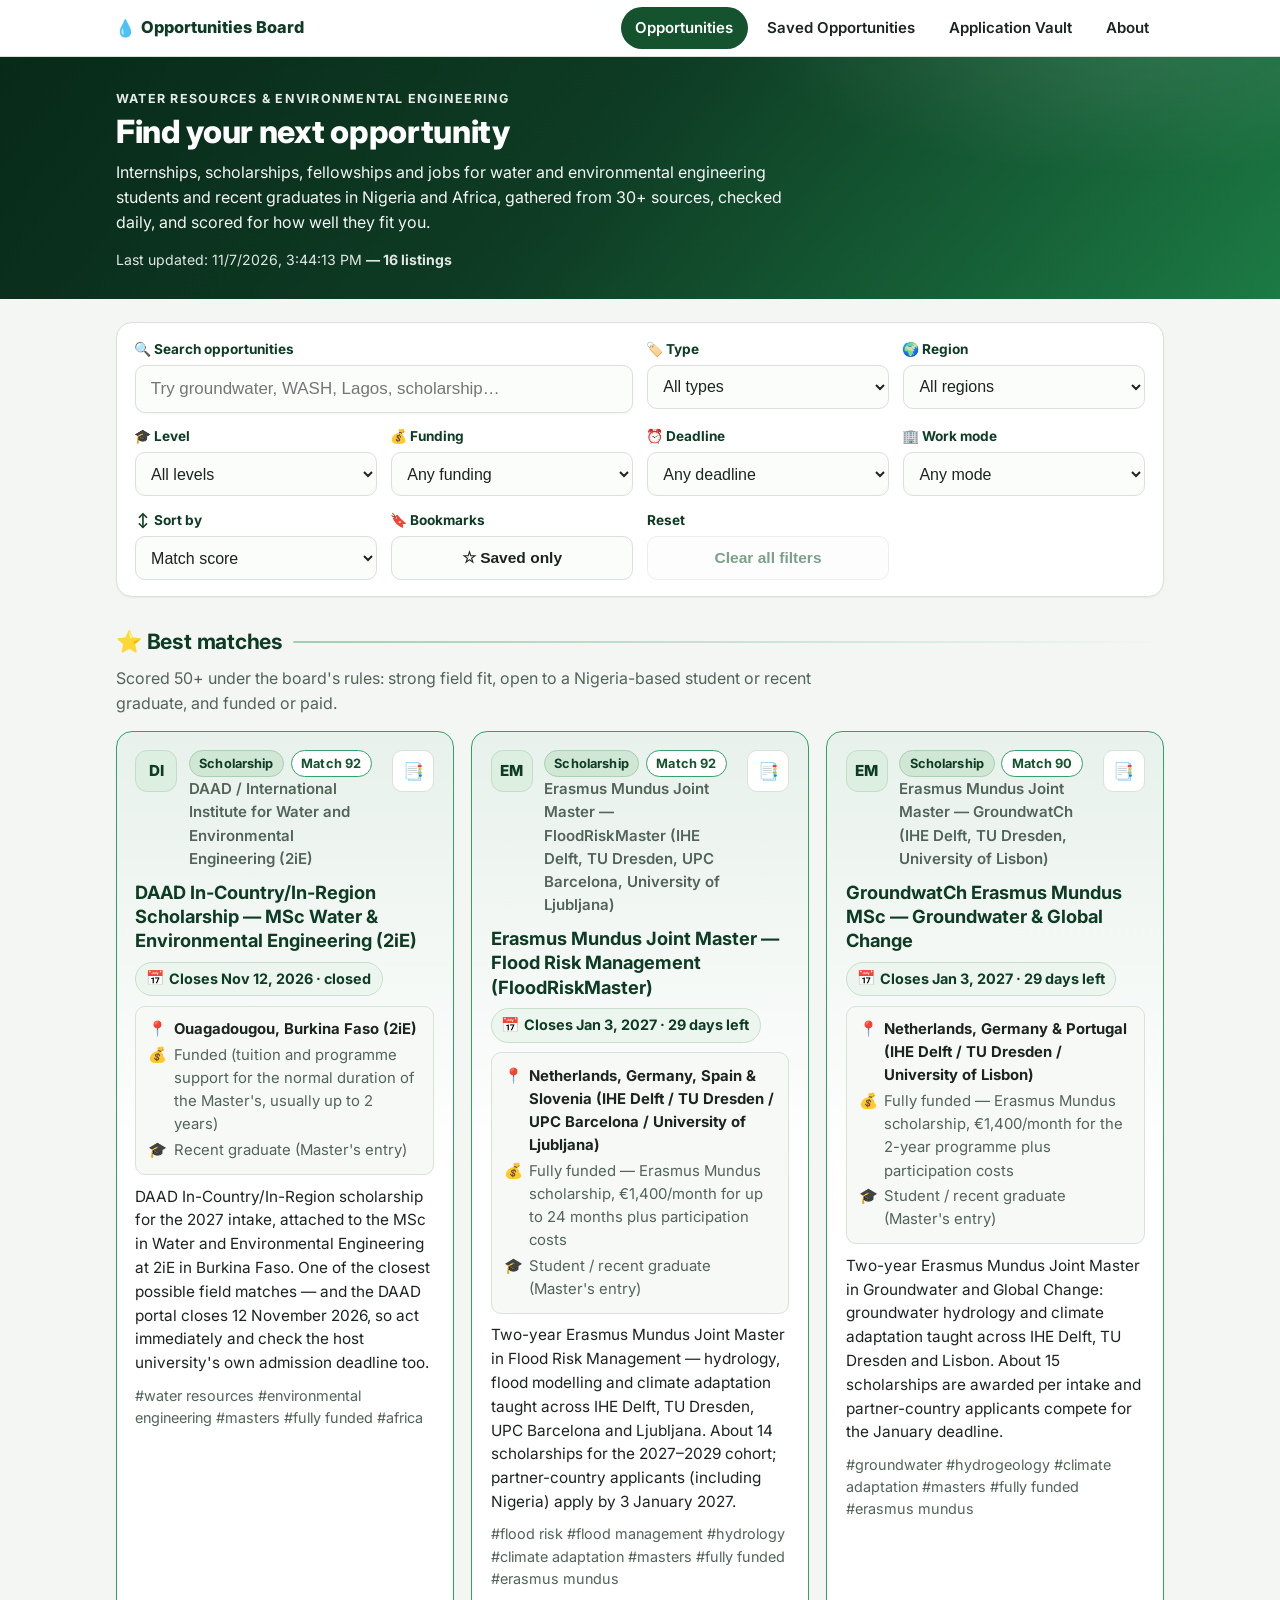
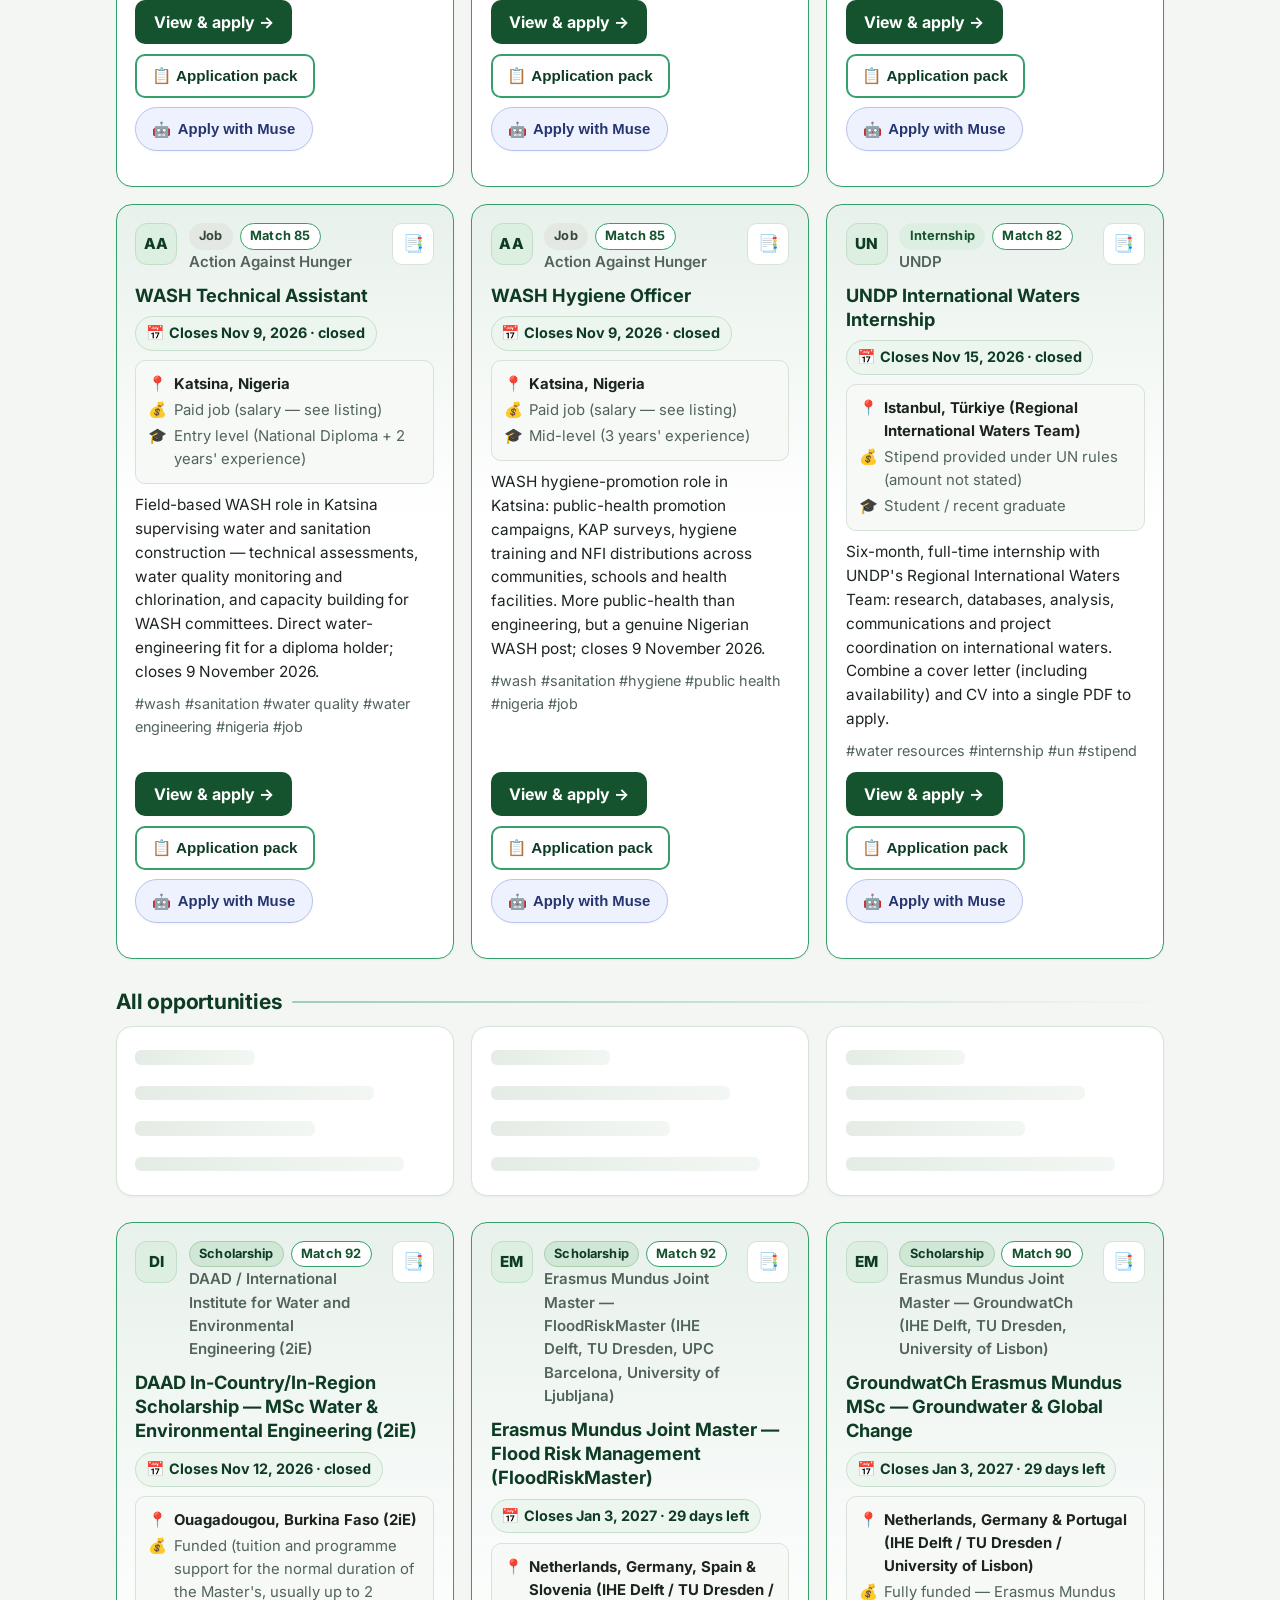
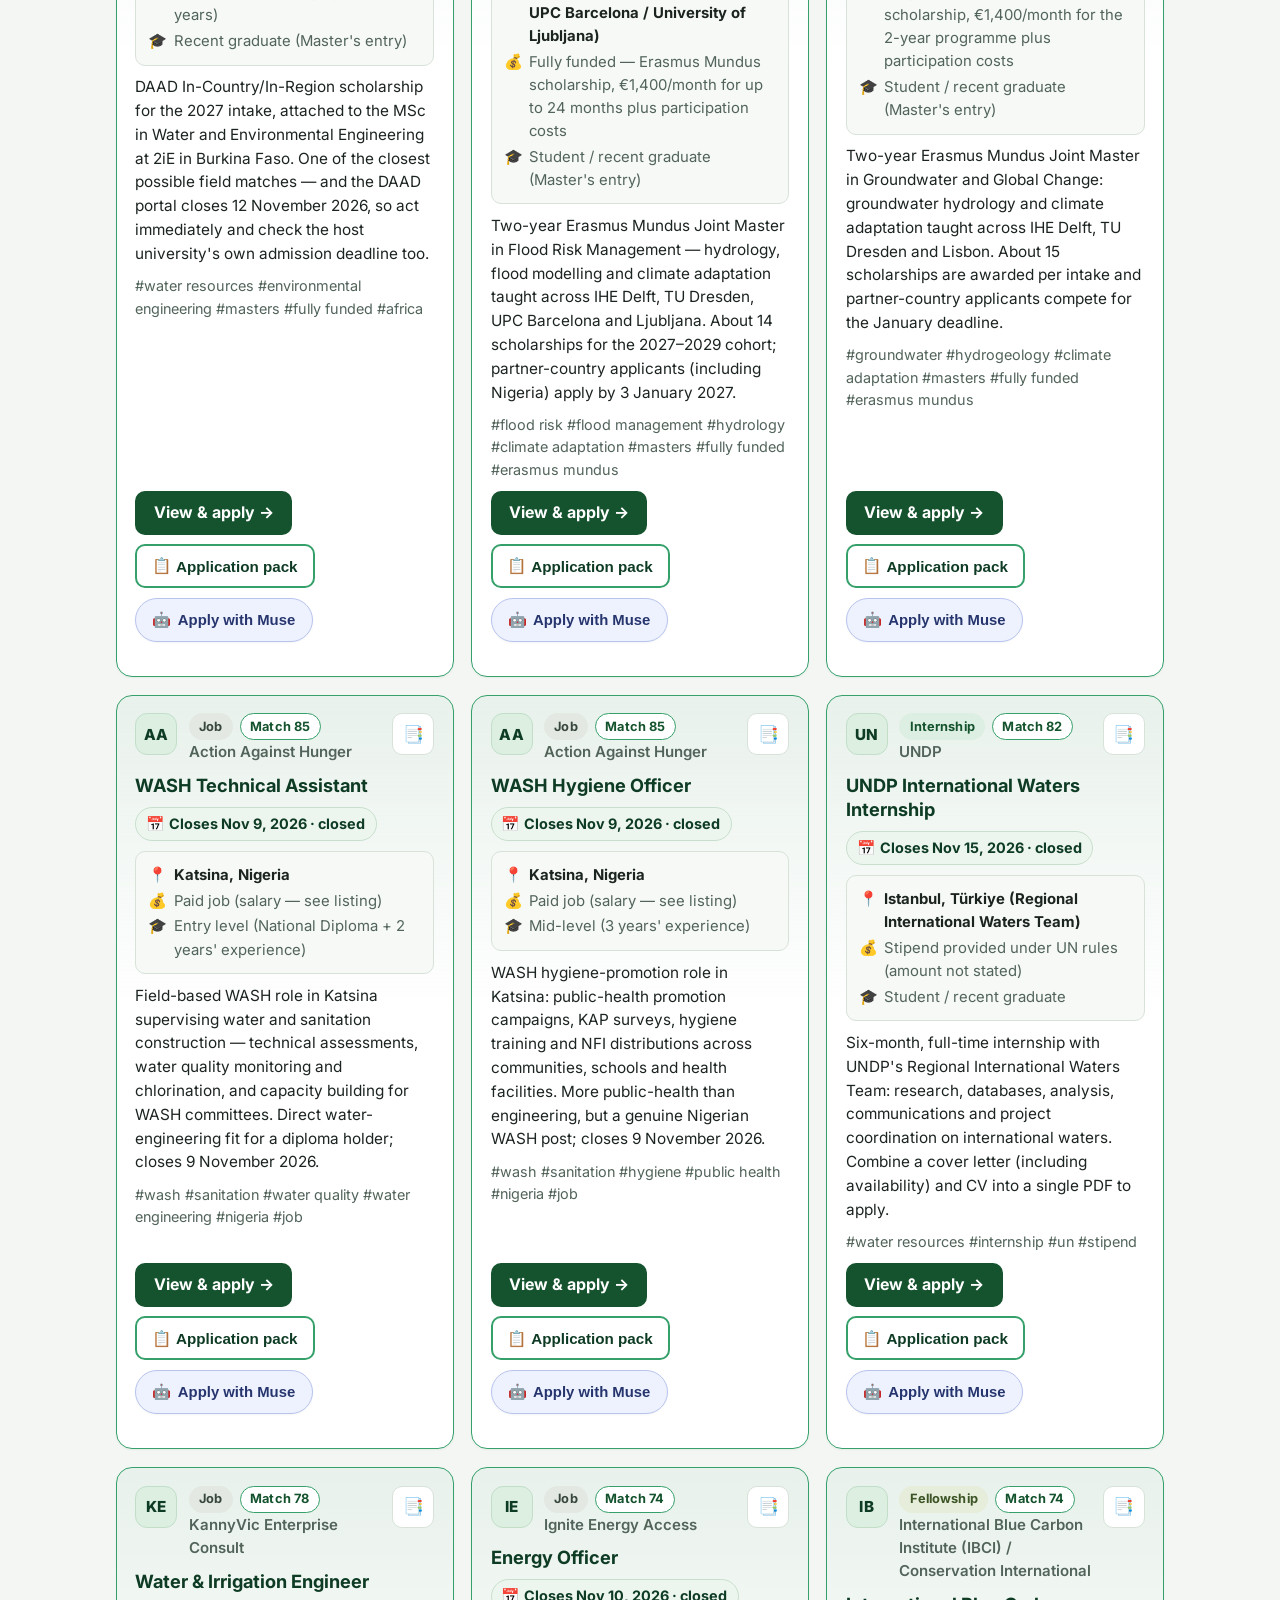
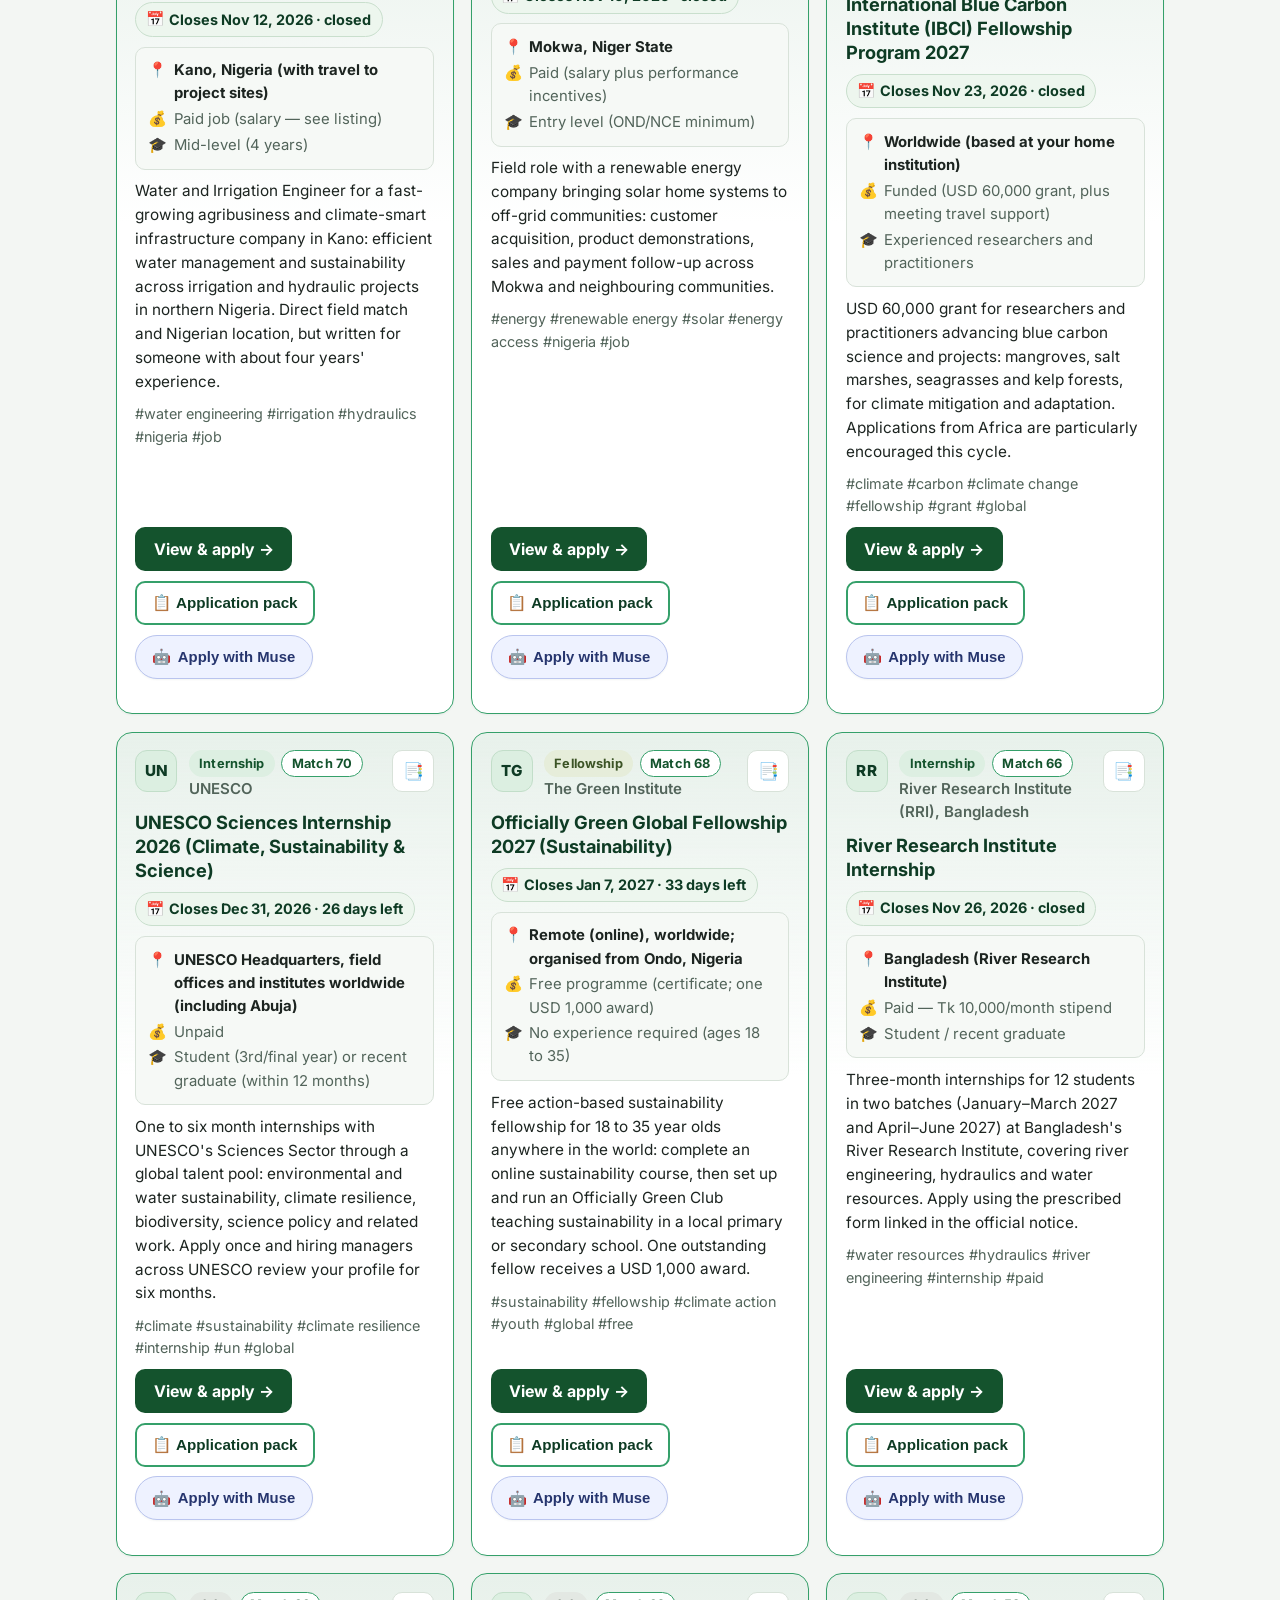
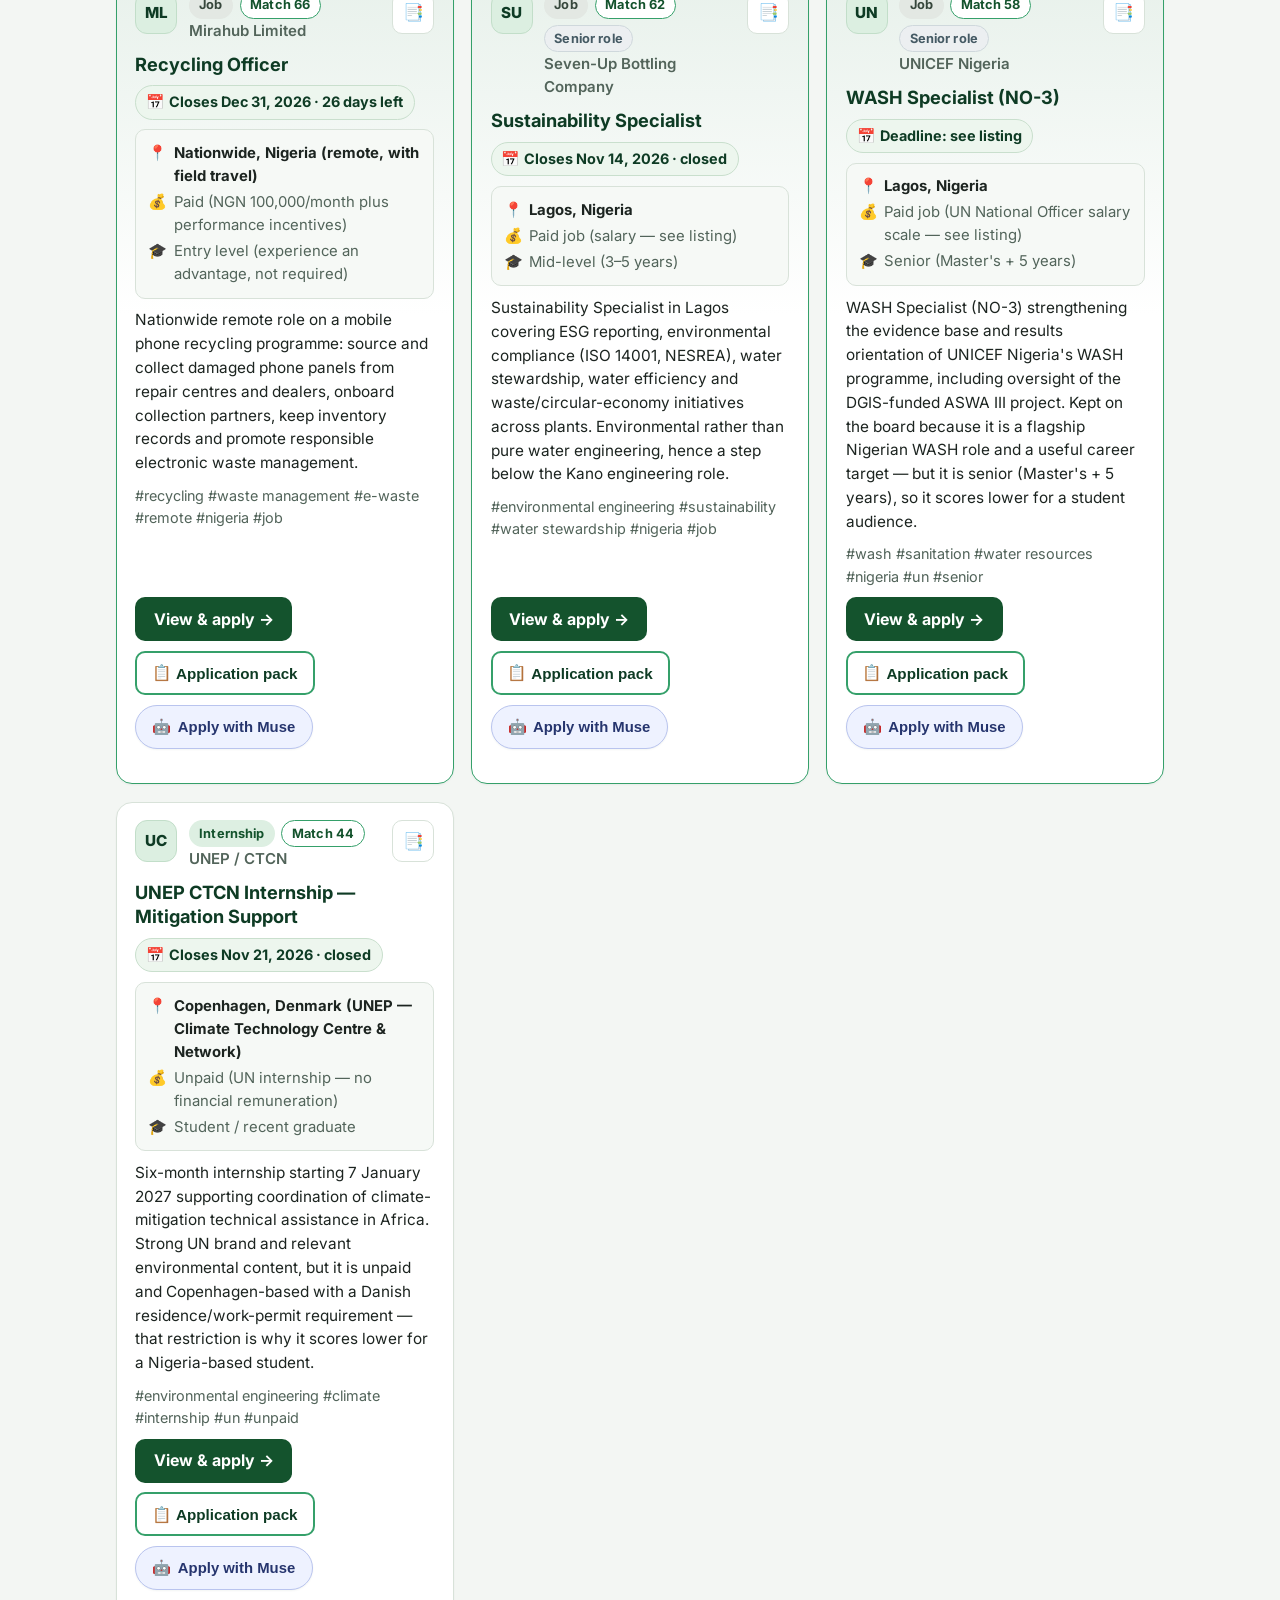
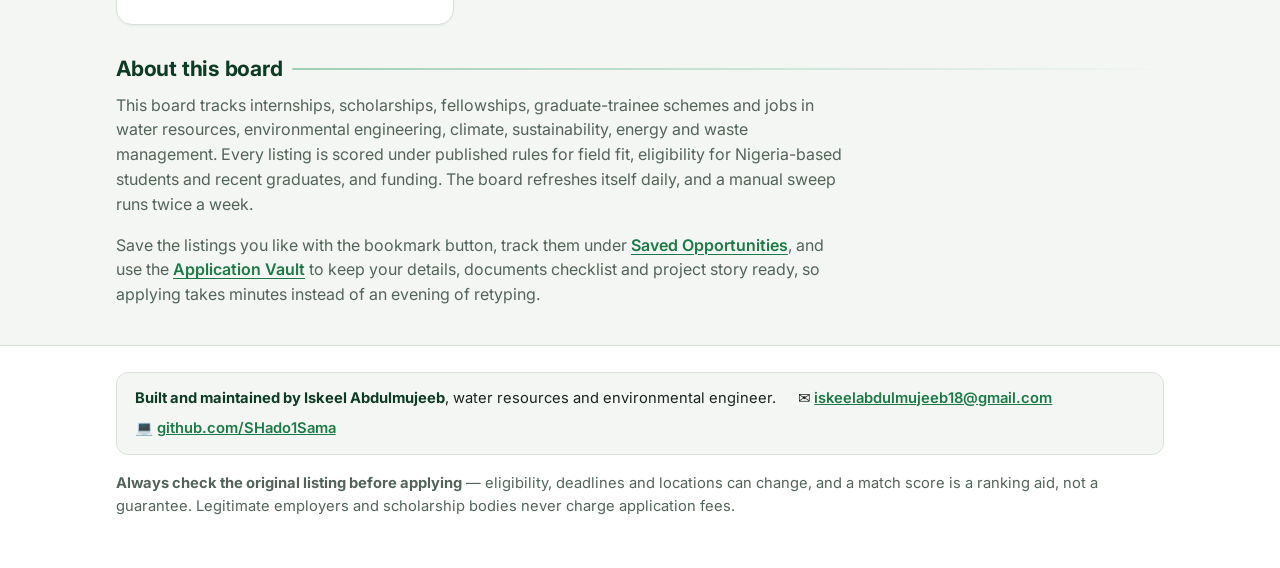
==== commit 5ac825d1: "Remove 'updated automatically every day' line from footer (index.html)" ====
--- a/index.html
+++ b/index.html
@@ -4,11 +4,11 @@
 <meta charset="utf-8">
 <meta name="viewport" content="width=device-width, initial-scale=1">
 <title>Water &amp; Environmental Engineering Opportunities</title>
-<meta name="description" content="Internships, scholarships, fellowships, graduate-trainee schemes and jobs for water resources and environmental engineering students in Nigeria and Africa — refreshed automatically every day.">
+<meta name="description" content="Internships, scholarships, fellowships, graduate-trainee schemes and jobs for water resources and environmental engineering students in Nigeria and Africa.">
 <link rel="preconnect" href="https://fonts.googleapis.com">
 <link rel="preconnect" href="https://fonts.gstatic.com" crossorigin>
 <link href="https://fonts.googleapis.com/css2?family=Inter:wght@400;600;700;800&display=swap" rel="stylesheet">
-<link rel="stylesheet" href="styles.css?v=20261107b">
+<link rel="stylesheet" href="styles.css?v=20261107c">
 </head>
 <body>
 <a class="skip-link" href="#main">Skip to opportunities</a>
@@ -175,9 +175,6 @@
       <span>✉️ <a href="mailto:iskeelabdulmujeeb18@gmail.com">iskeelabdulmujeeb18@gmail.com</a></span>
       <span>💻 <a href="https://github.com/SHado1Sama" target="_blank" rel="noopener noreferrer">github.com/SHado1Sama</a></span>
     </div>
-    <p>Updated automatically every day by a GitHub Actions workflow that checks the sources in
-    <code>data/sources.json</code> and applies the scoring rules in <code>config/rules.json</code>
-    (see <code>SOURCES.md</code> and <code>RULES.md</code> in the repository).</p>
     <p><strong>Always check the original listing before applying</strong> — eligibility, deadlines
     and locations can change, and a match score is a ranking aid, not a guarantee.
     Legitimate employers and scholarship bodies never charge application fees.</p>
@@ -205,6 +202,6 @@
   </div>
 </div>
 
-<script src="app.js?v=20261107b"></script>
+<script src="app.js?v=20261107c"></script>
 </body>
 </html>
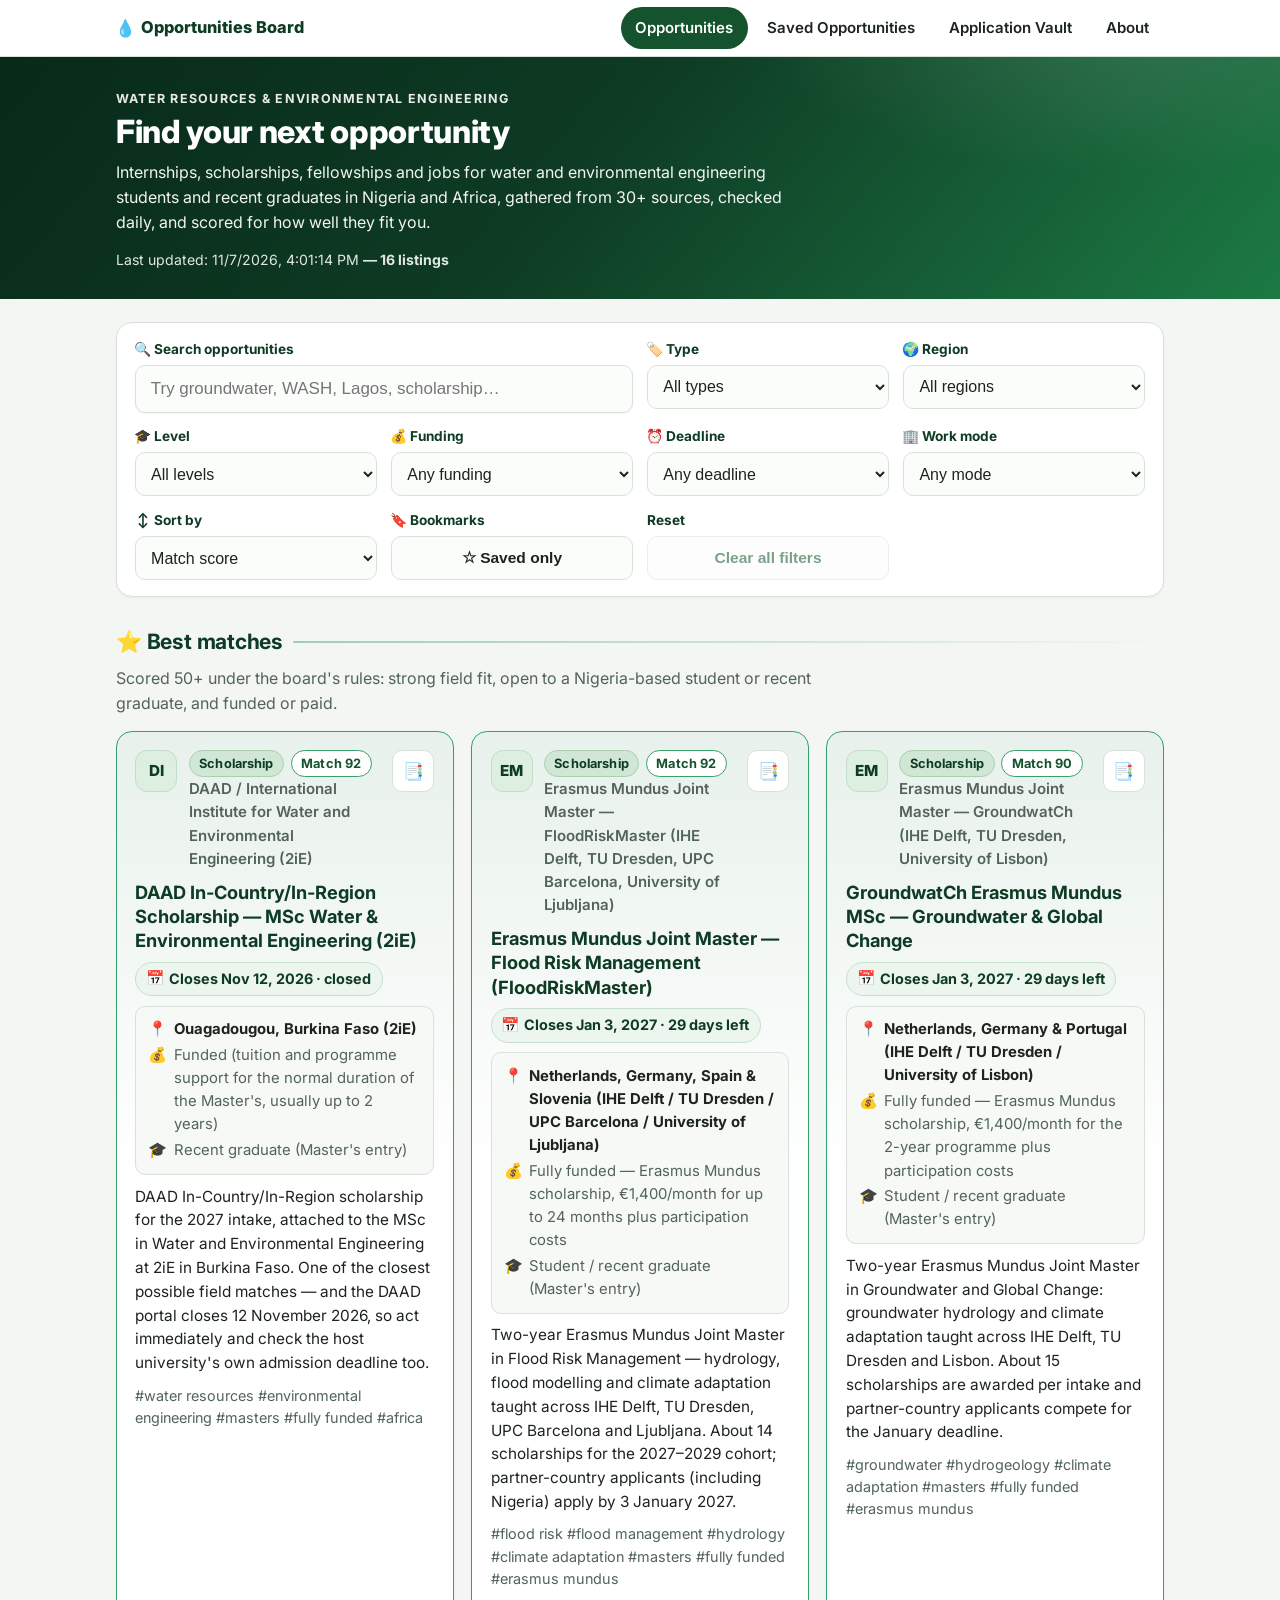
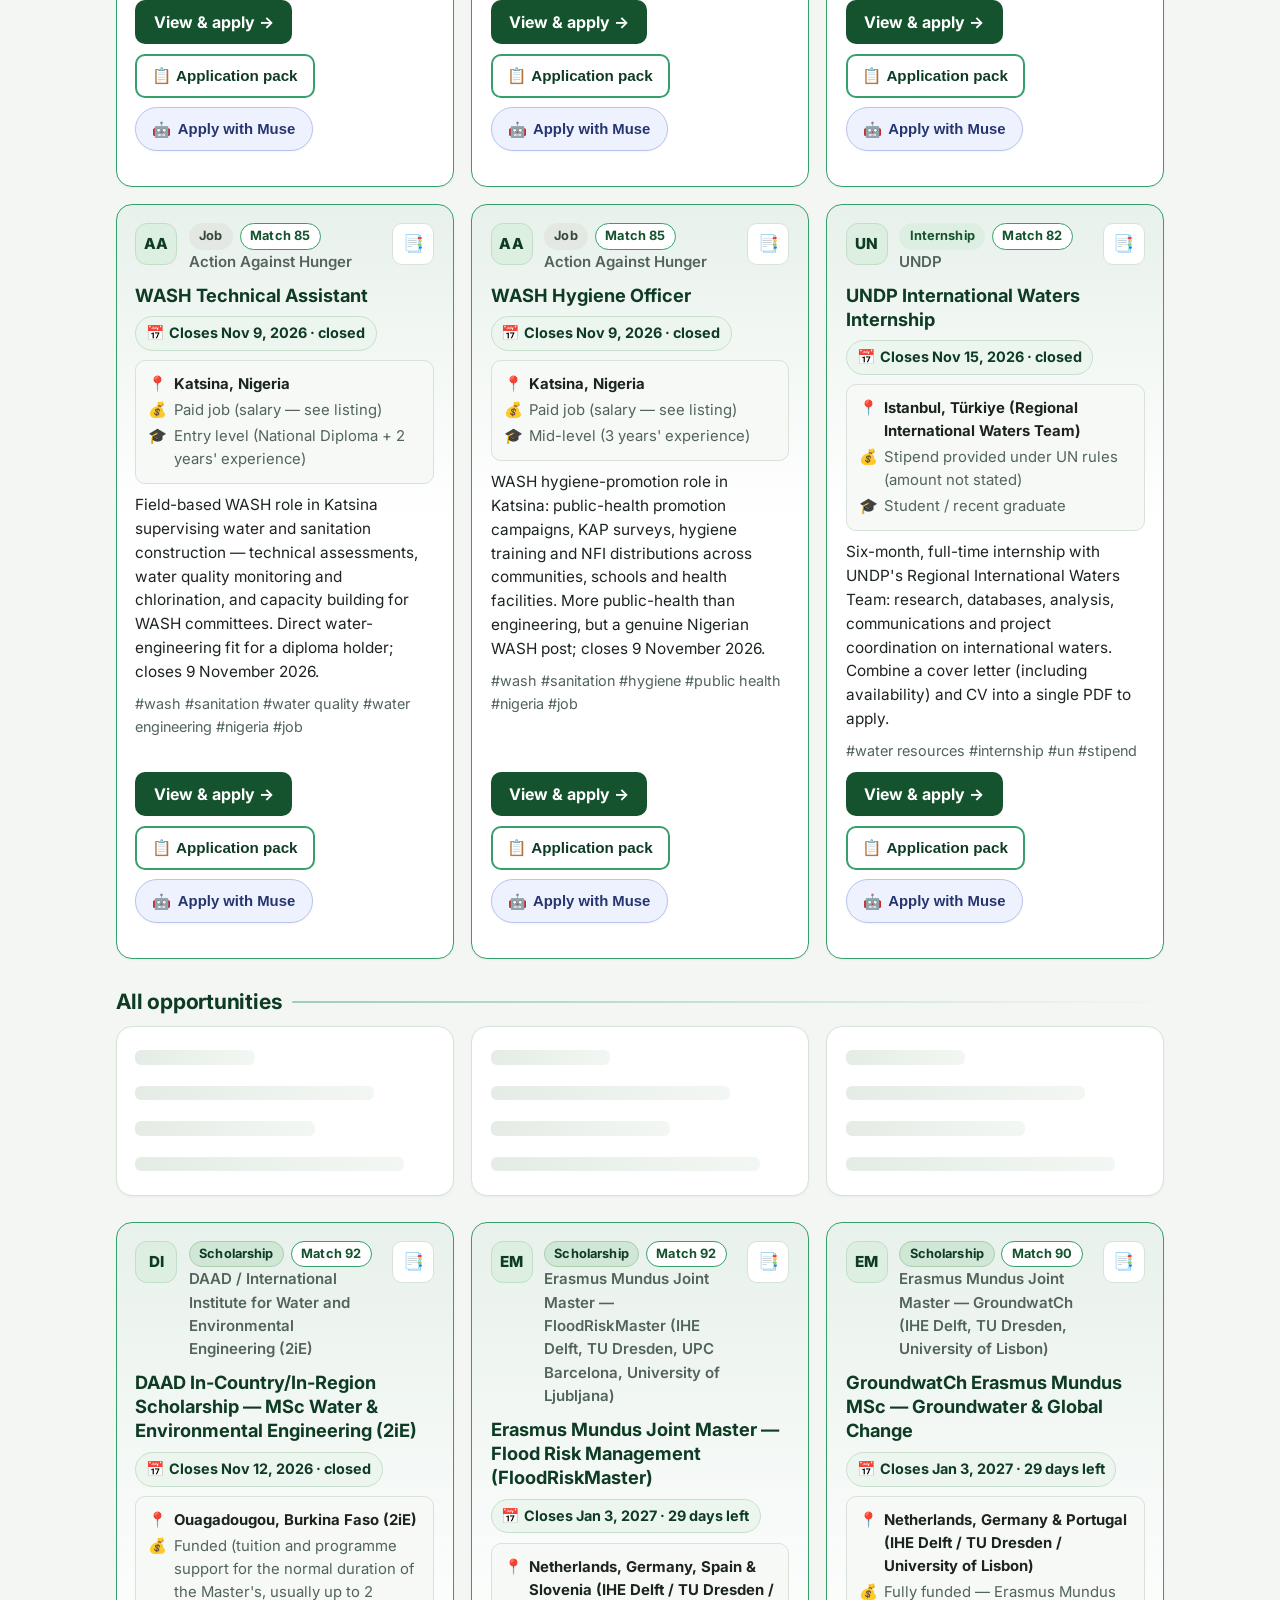
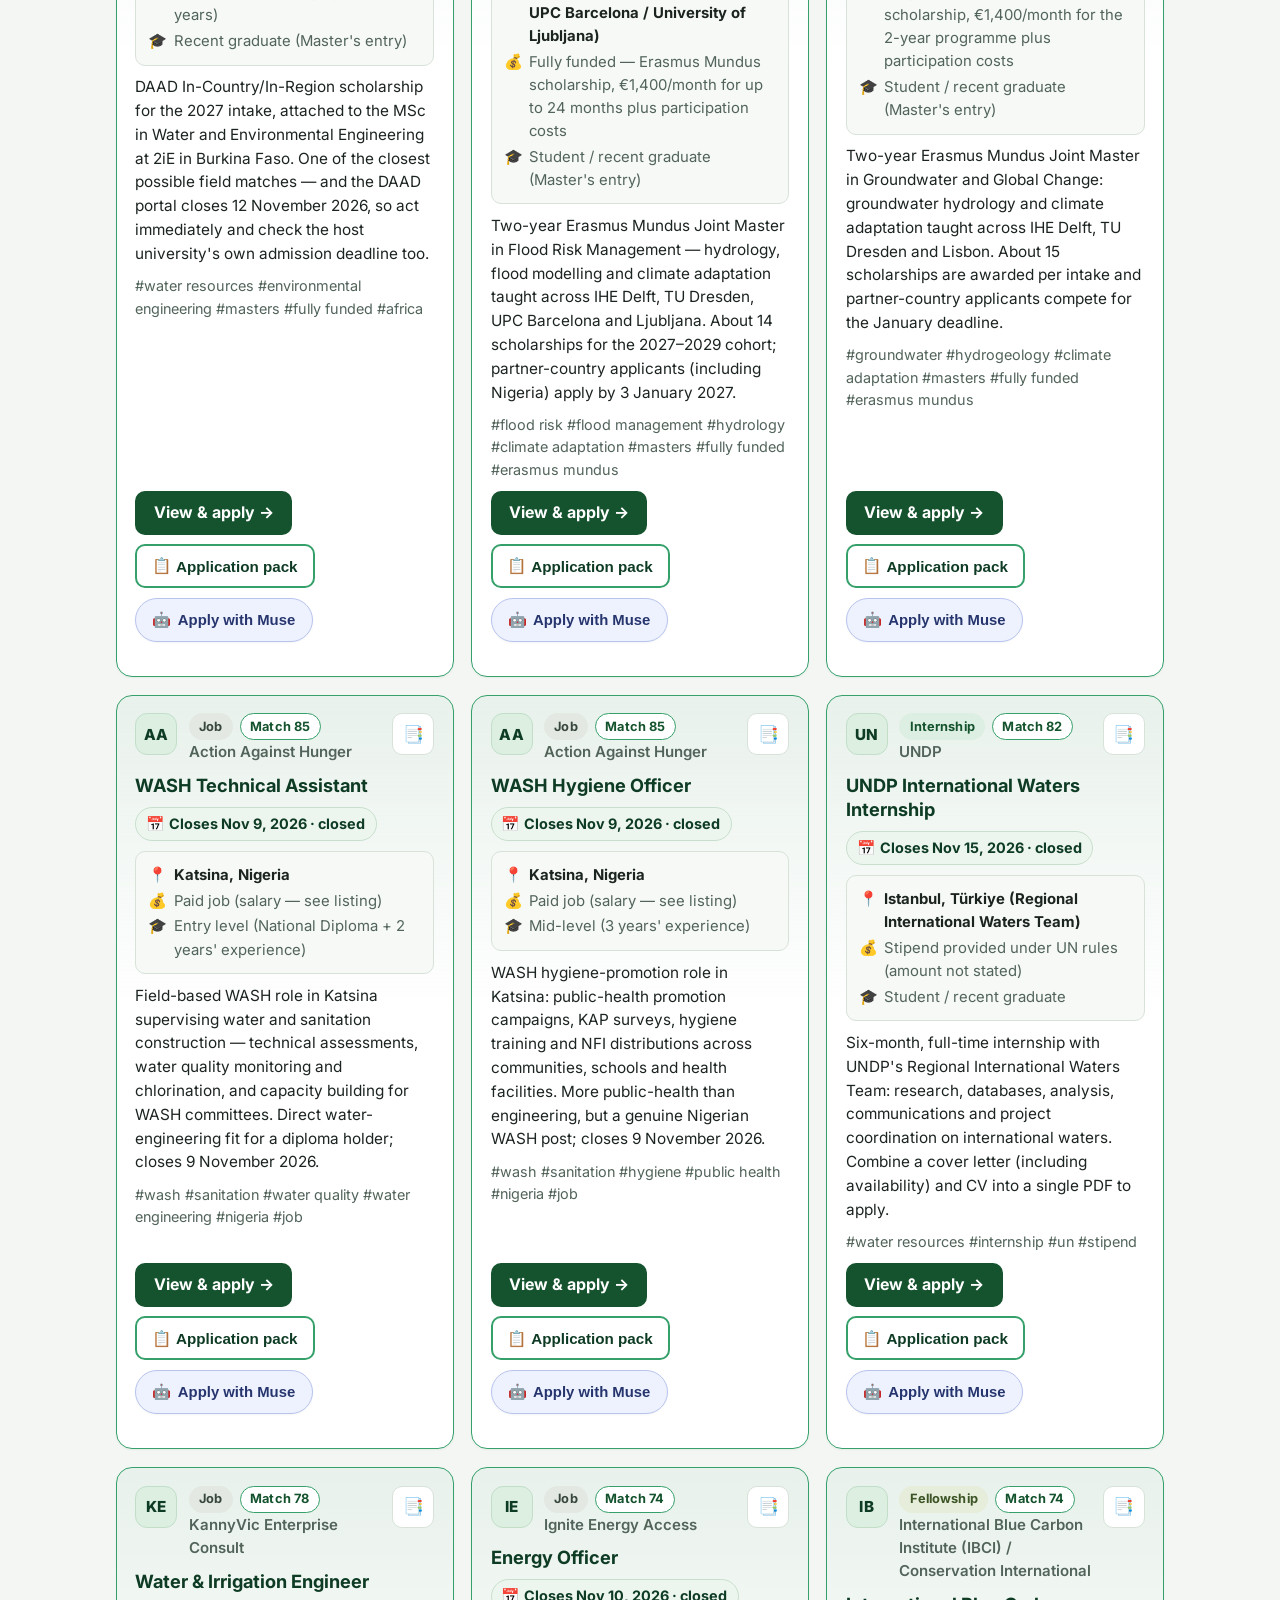
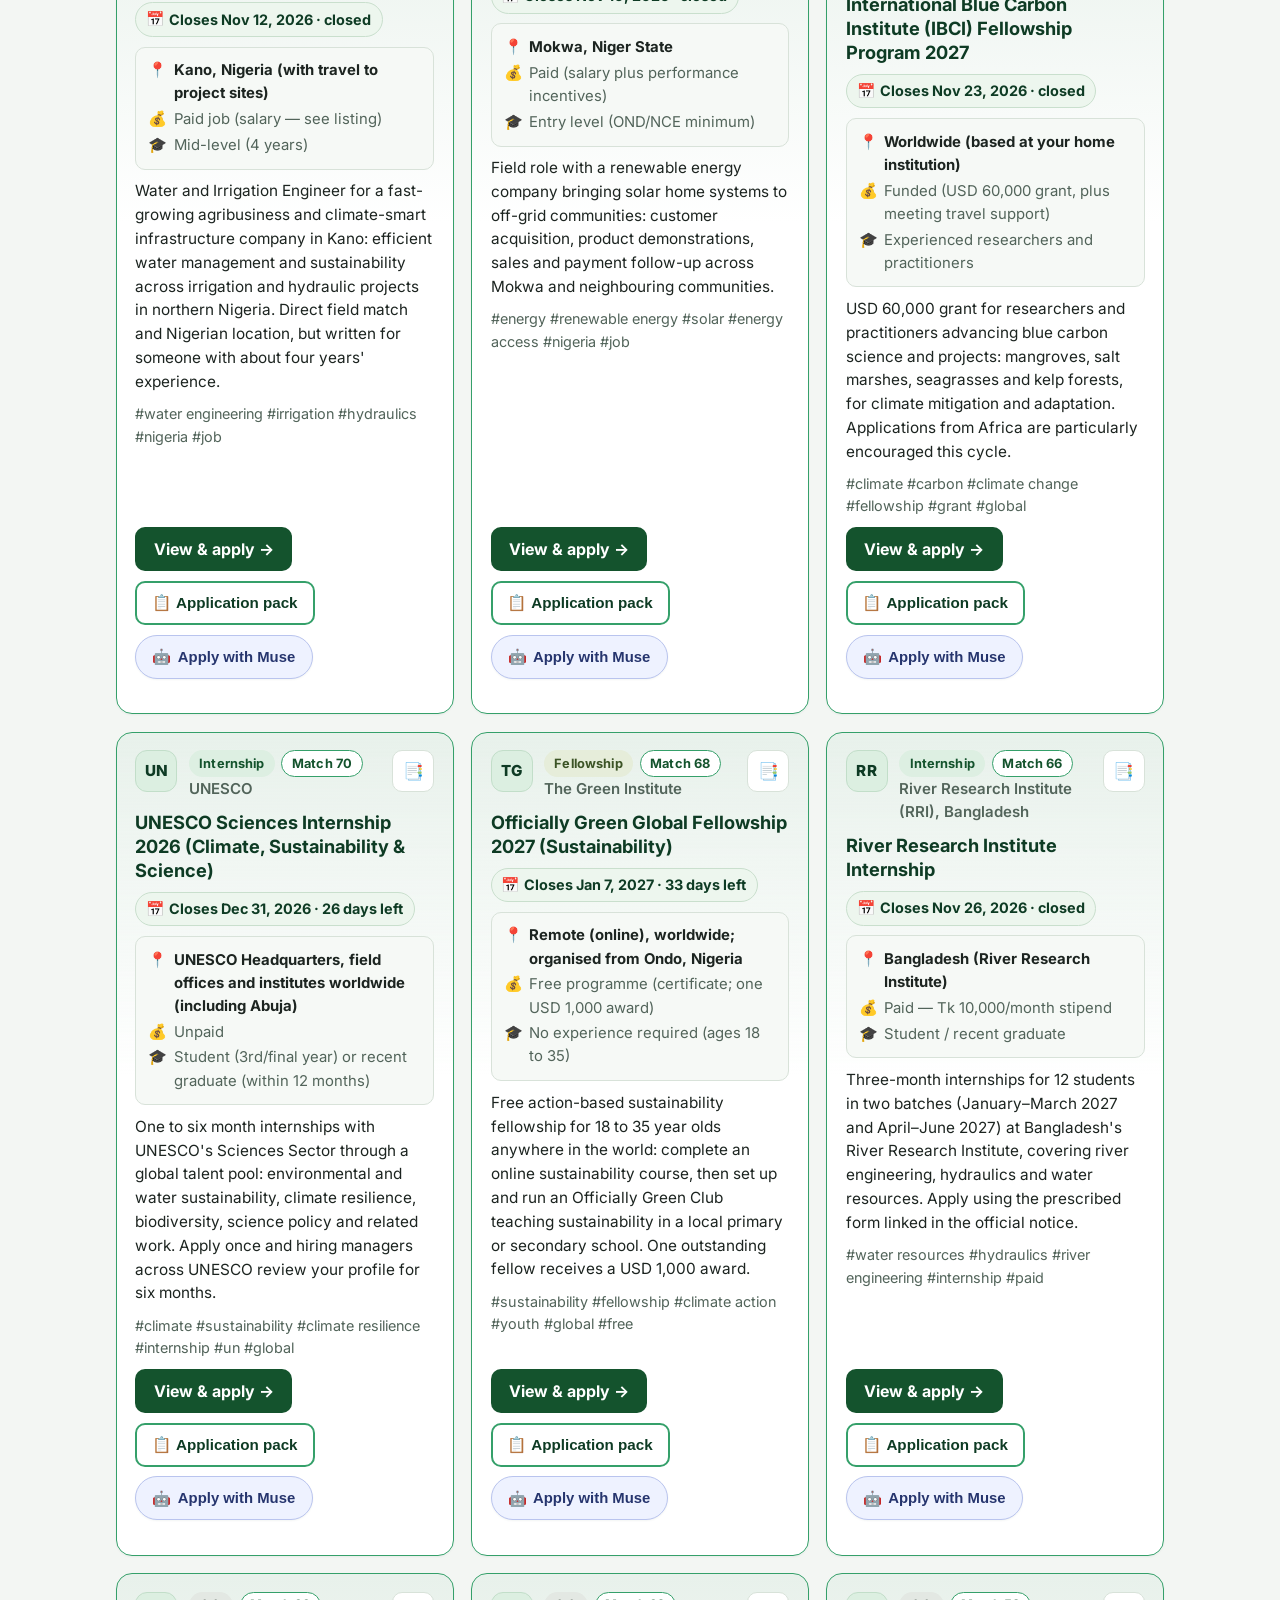
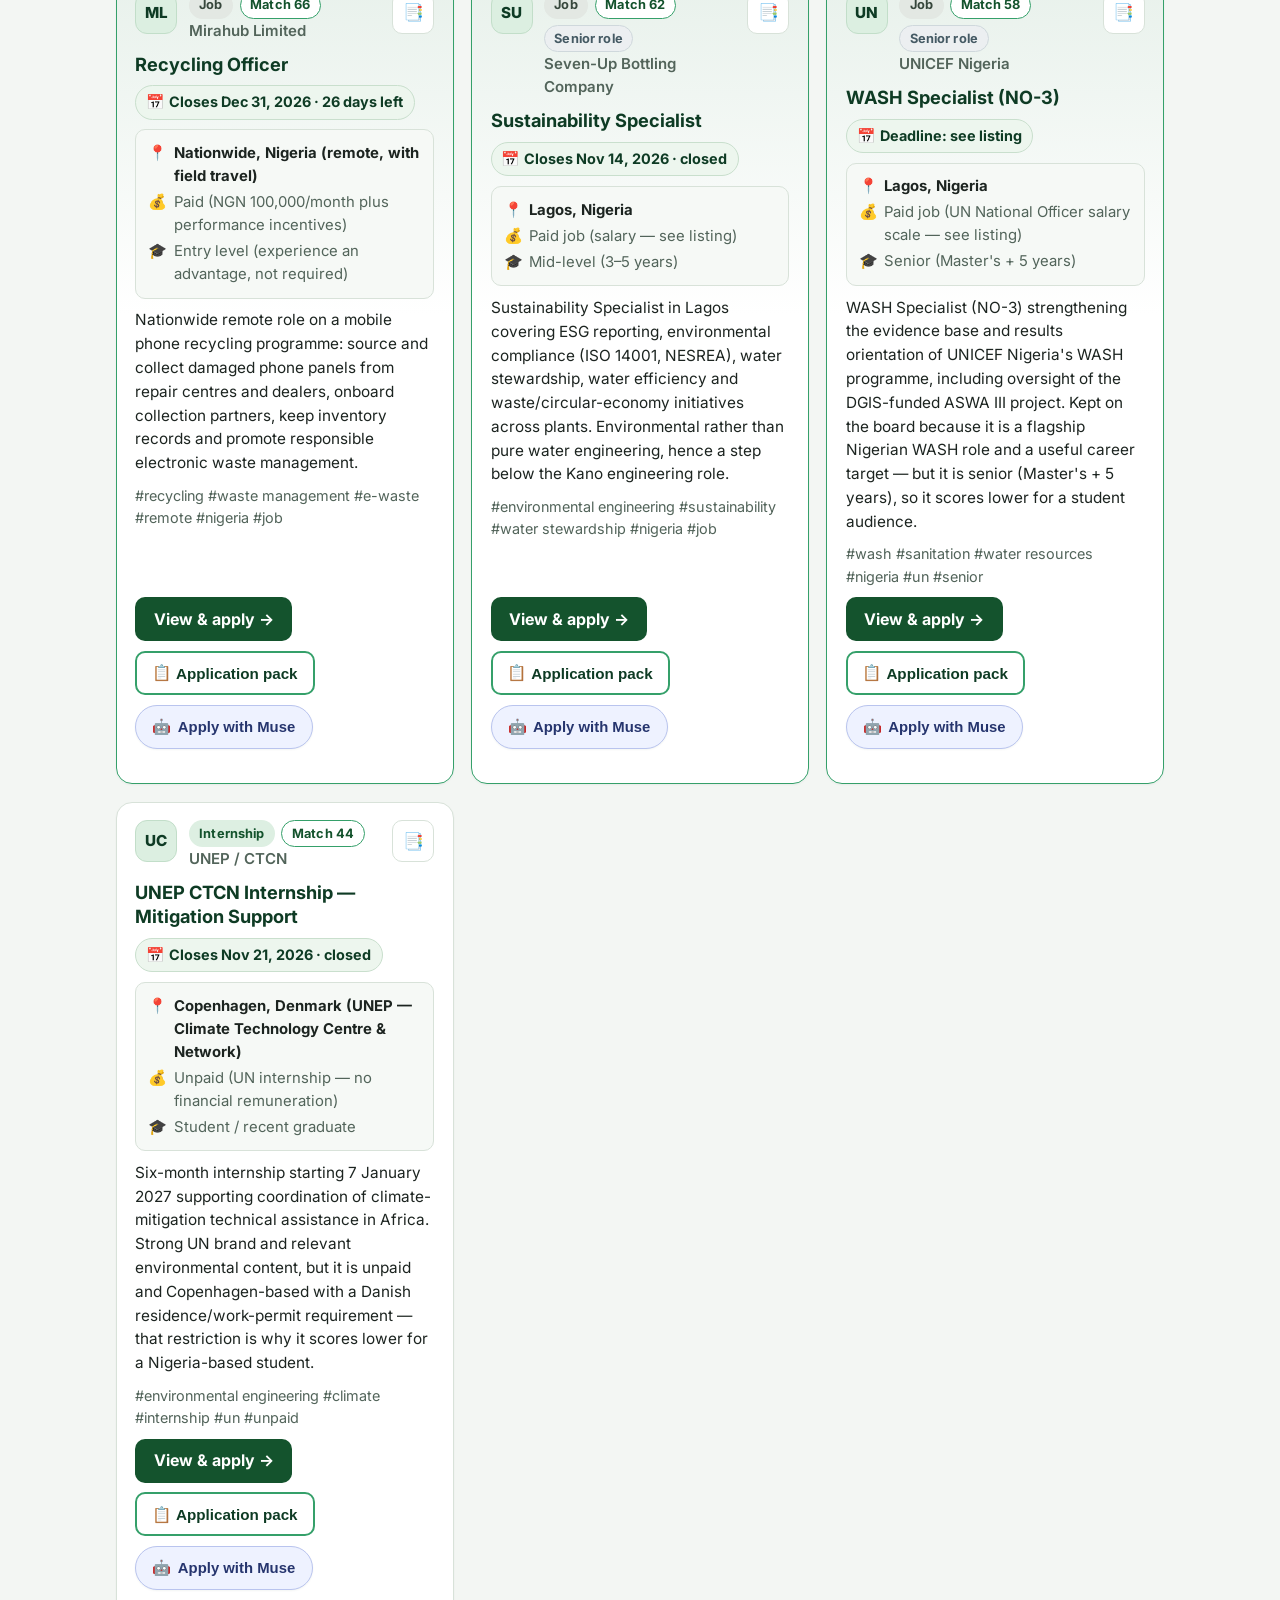
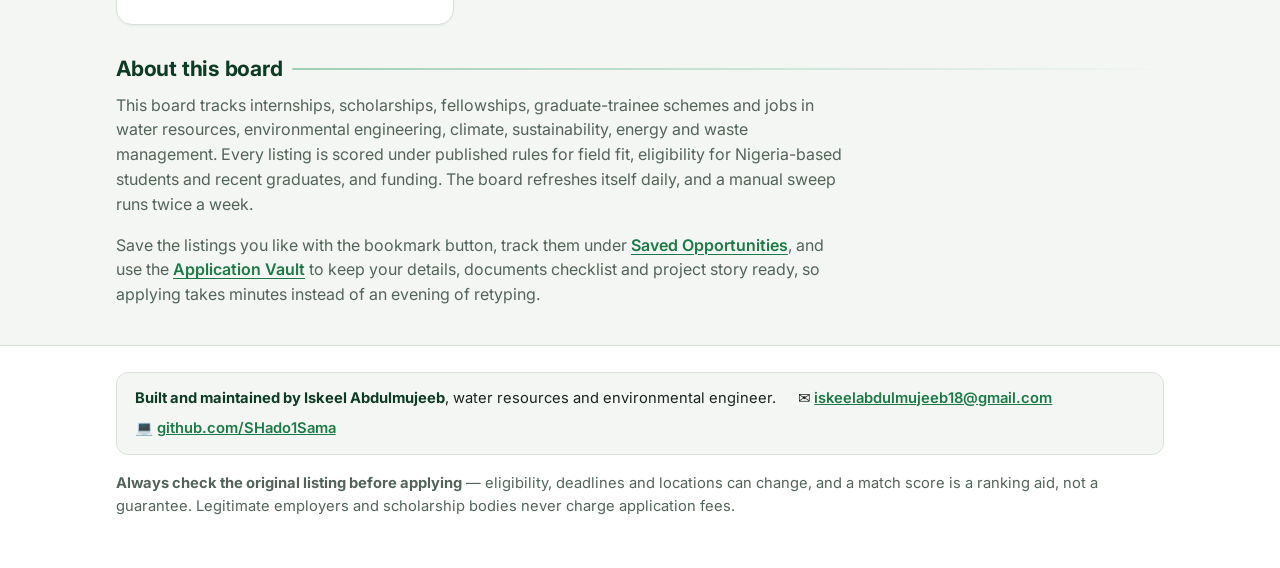
==== commit 9dc37657: "Show application tracker status as a badge on listing cards (index.html)" ====
--- a/index.html
+++ b/index.html
@@ -8,7 +8,7 @@
 <link rel="preconnect" href="https://fonts.googleapis.com">
 <link rel="preconnect" href="https://fonts.gstatic.com" crossorigin>
 <link href="https://fonts.googleapis.com/css2?family=Inter:wght@400;600;700;800&display=swap" rel="stylesheet">
-<link rel="stylesheet" href="styles.css?v=20261107c">
+<link rel="stylesheet" href="styles.css?v=20261107d">
 </head>
 <body>
 <a class="skip-link" href="#main">Skip to opportunities</a>
@@ -202,6 +202,6 @@
   </div>
 </div>
 
-<script src="app.js?v=20261107c"></script>
+<script src="app.js?v=20261107d"></script>
 </body>
 </html>
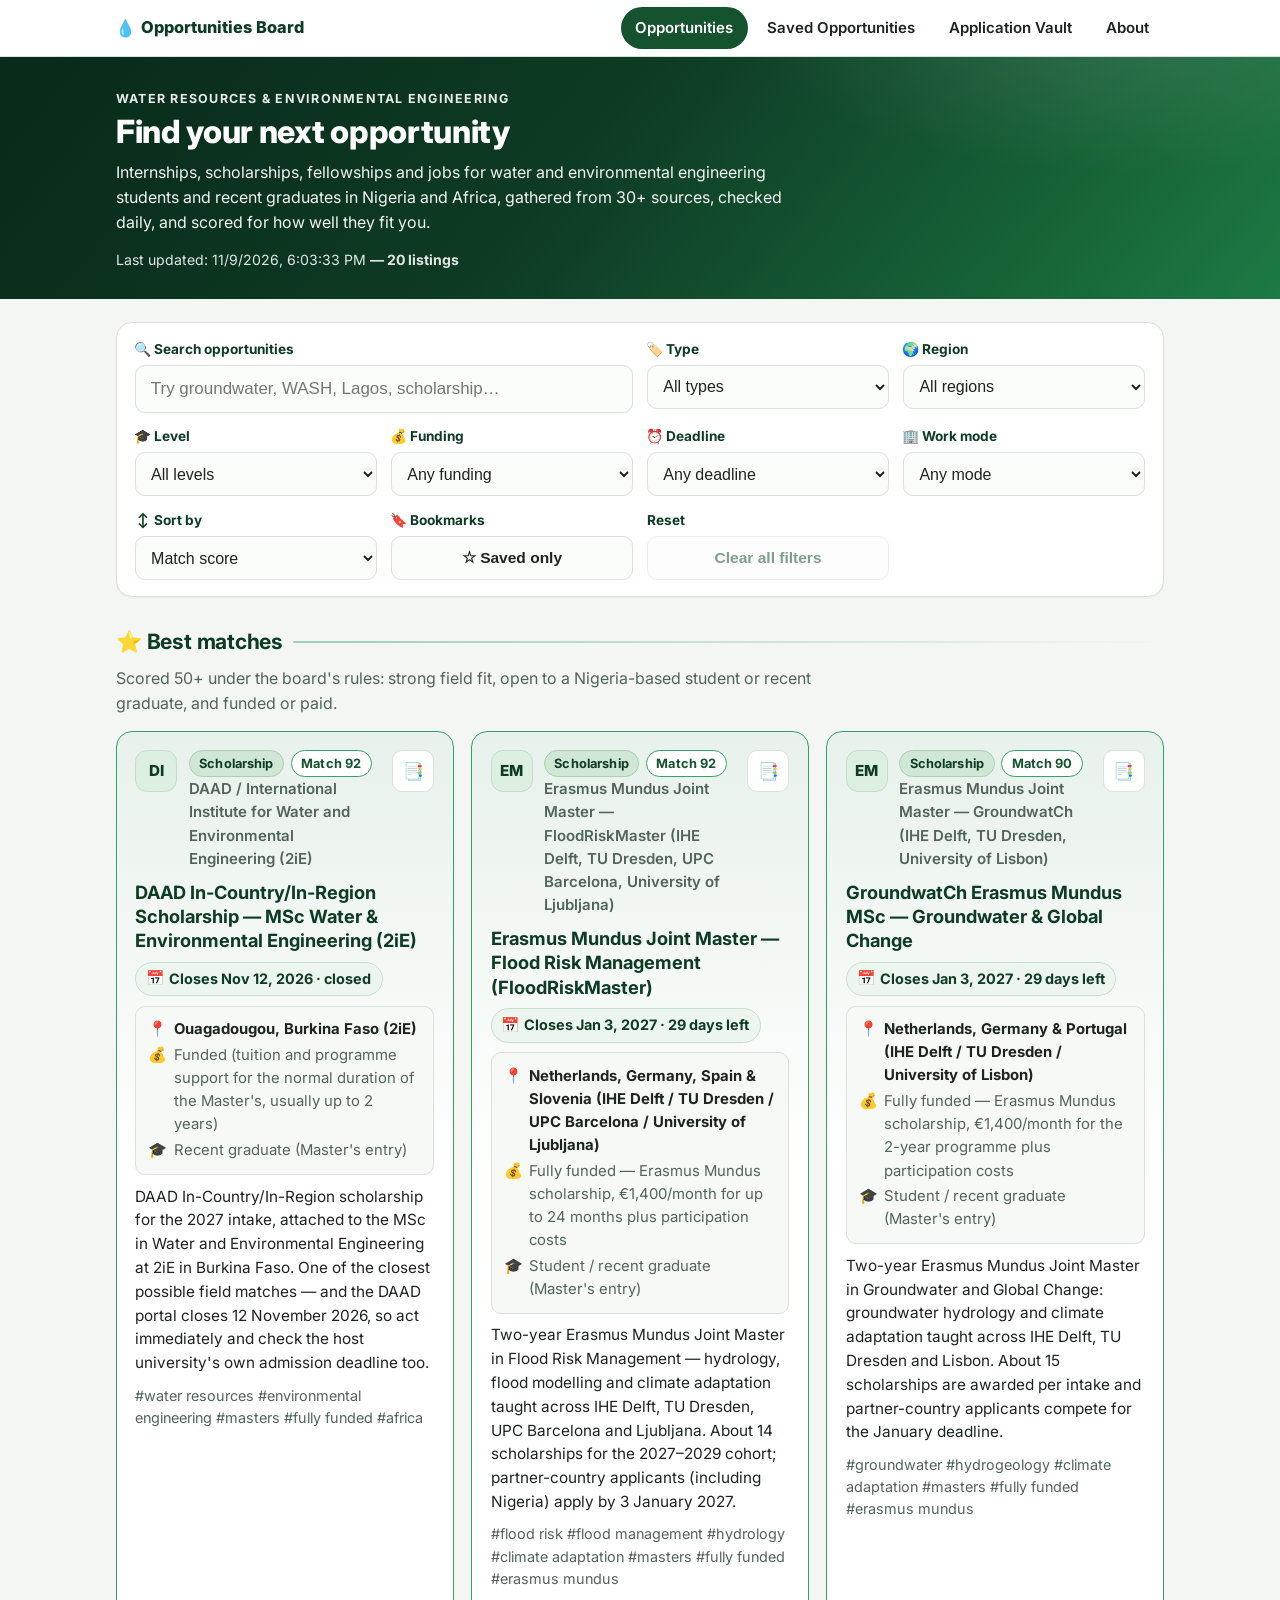
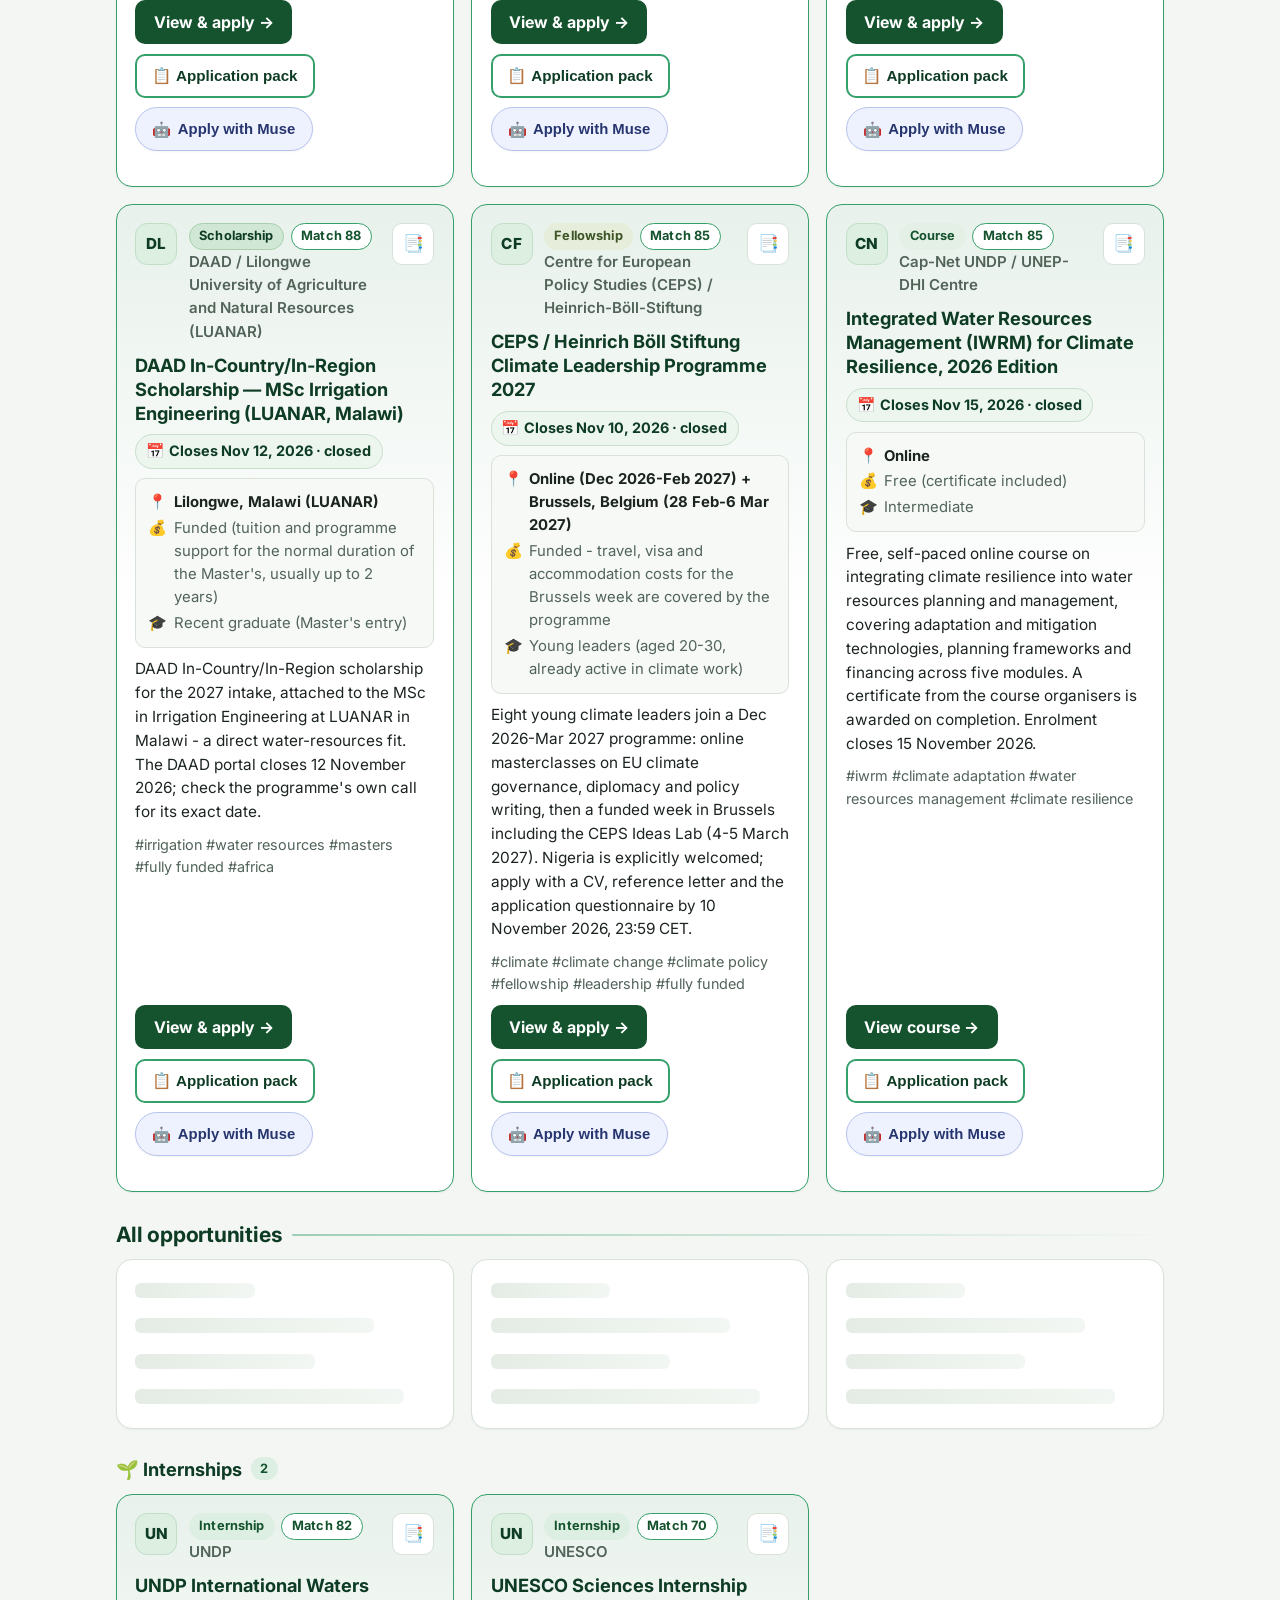
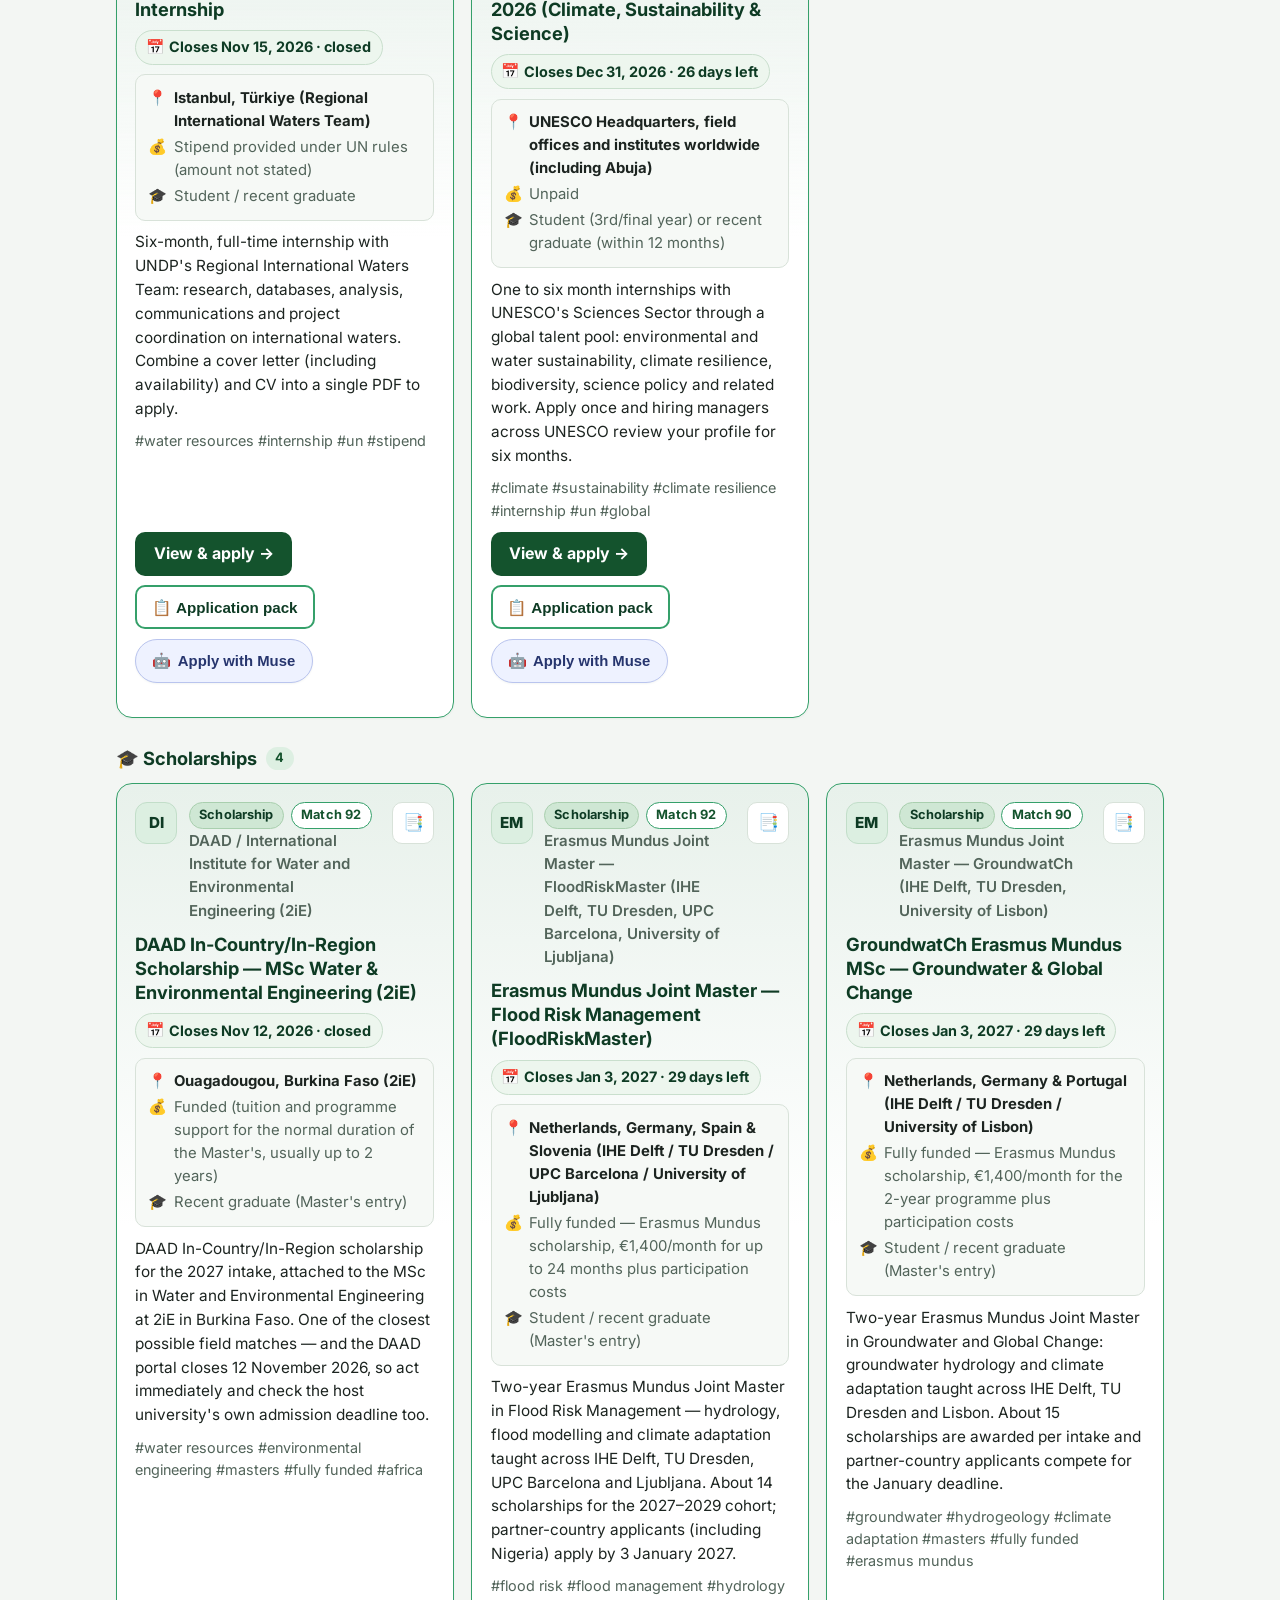
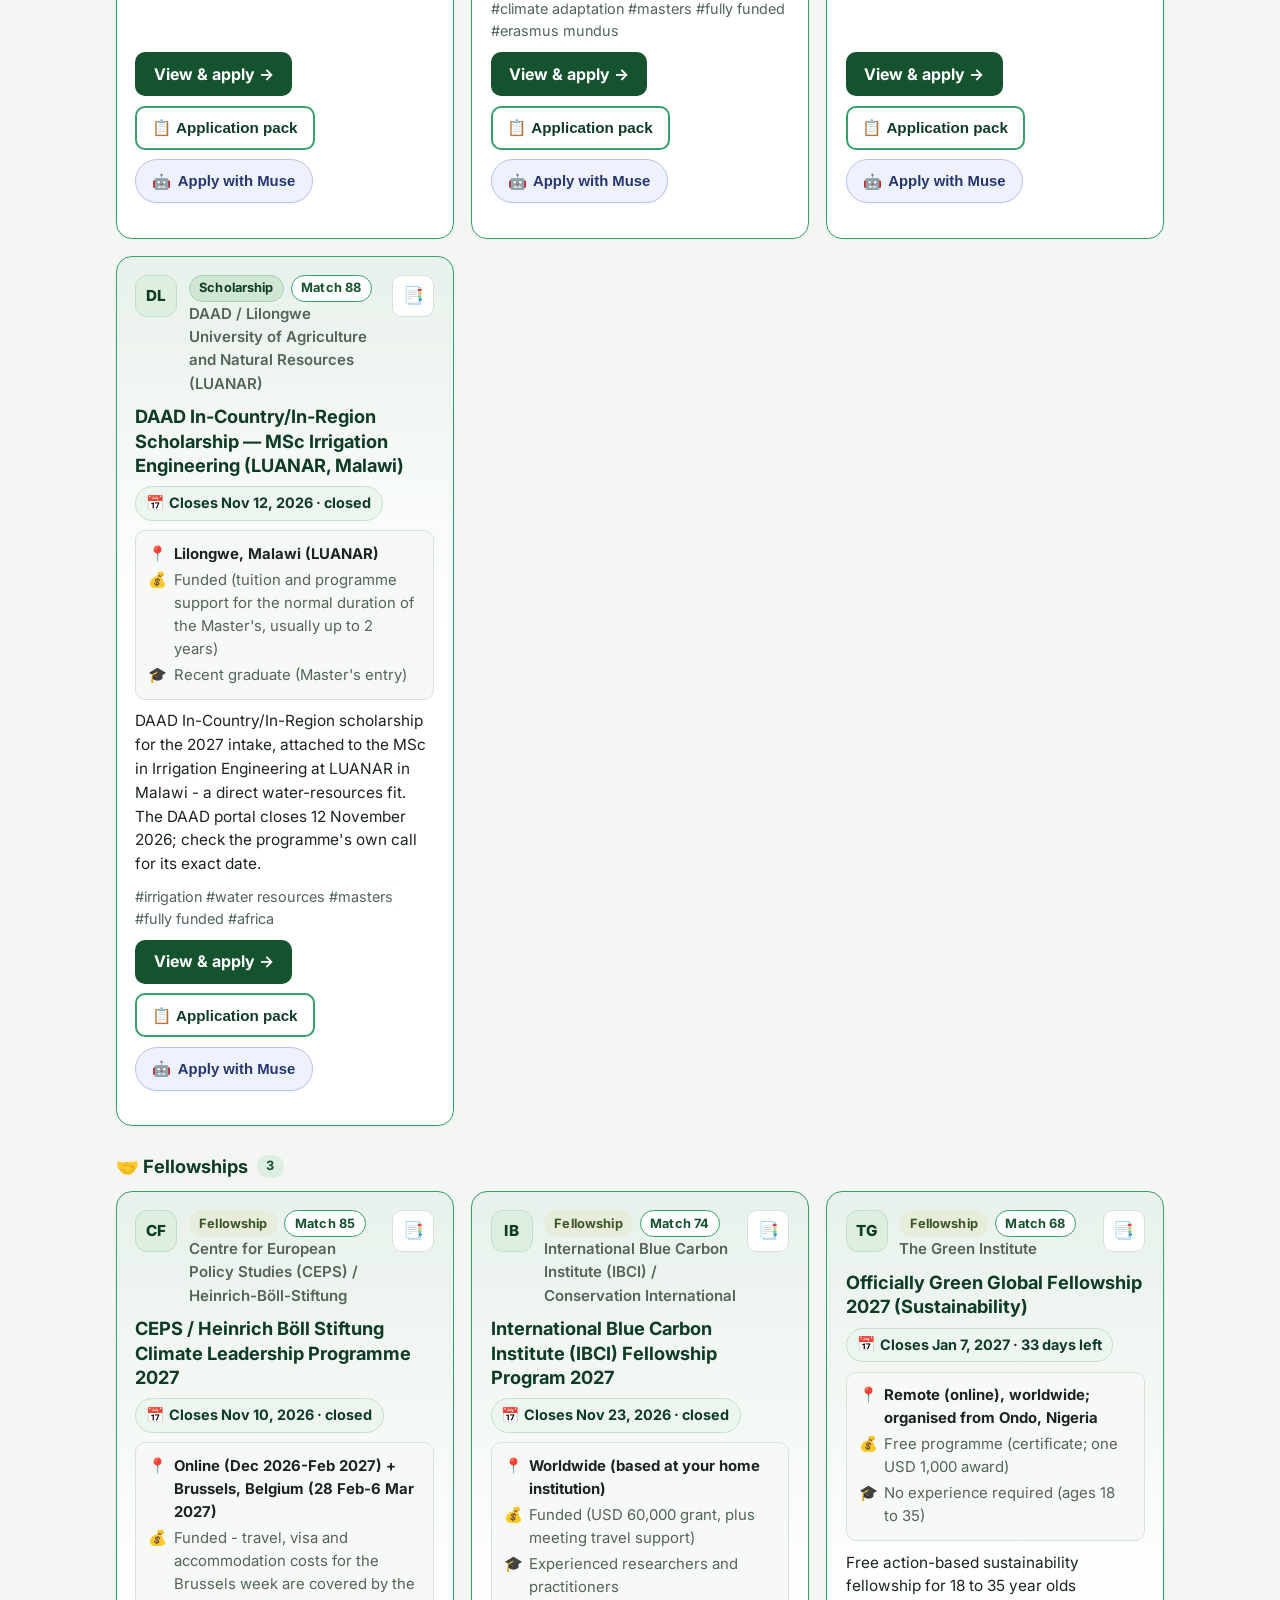
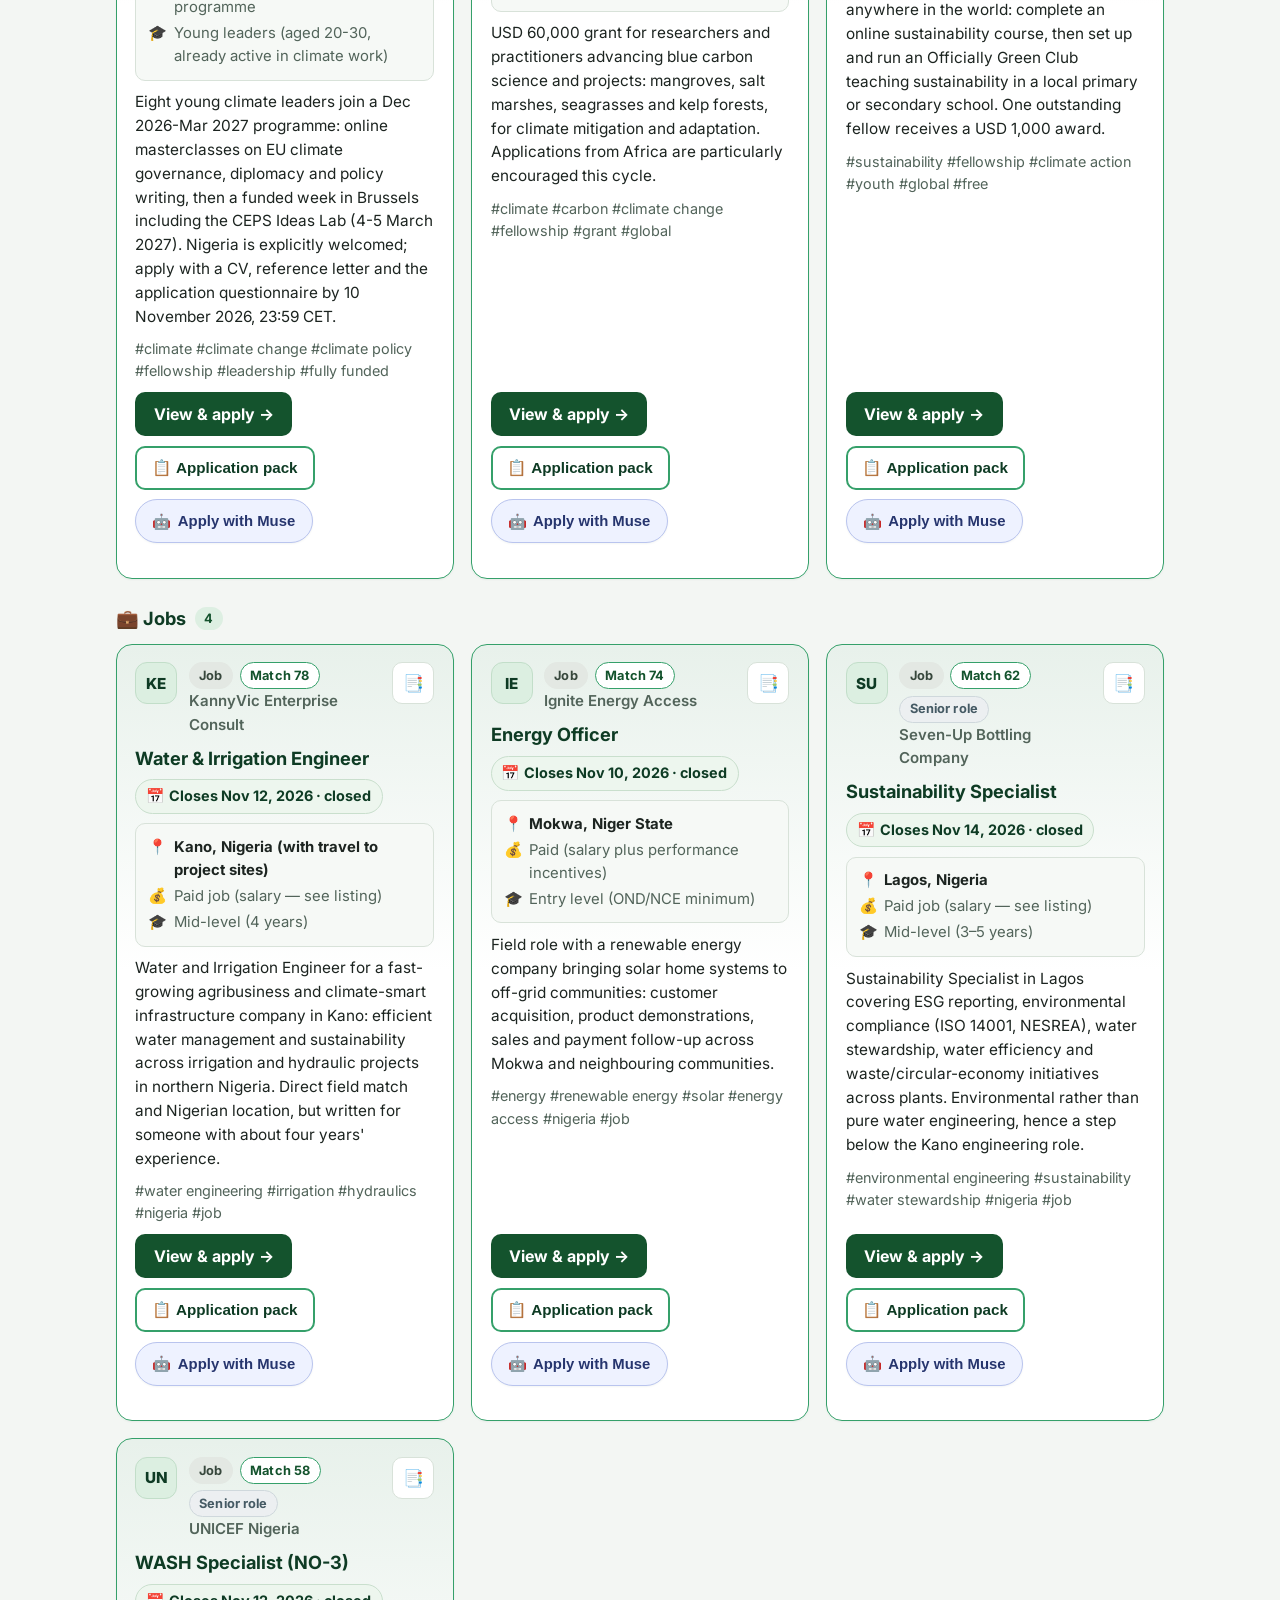
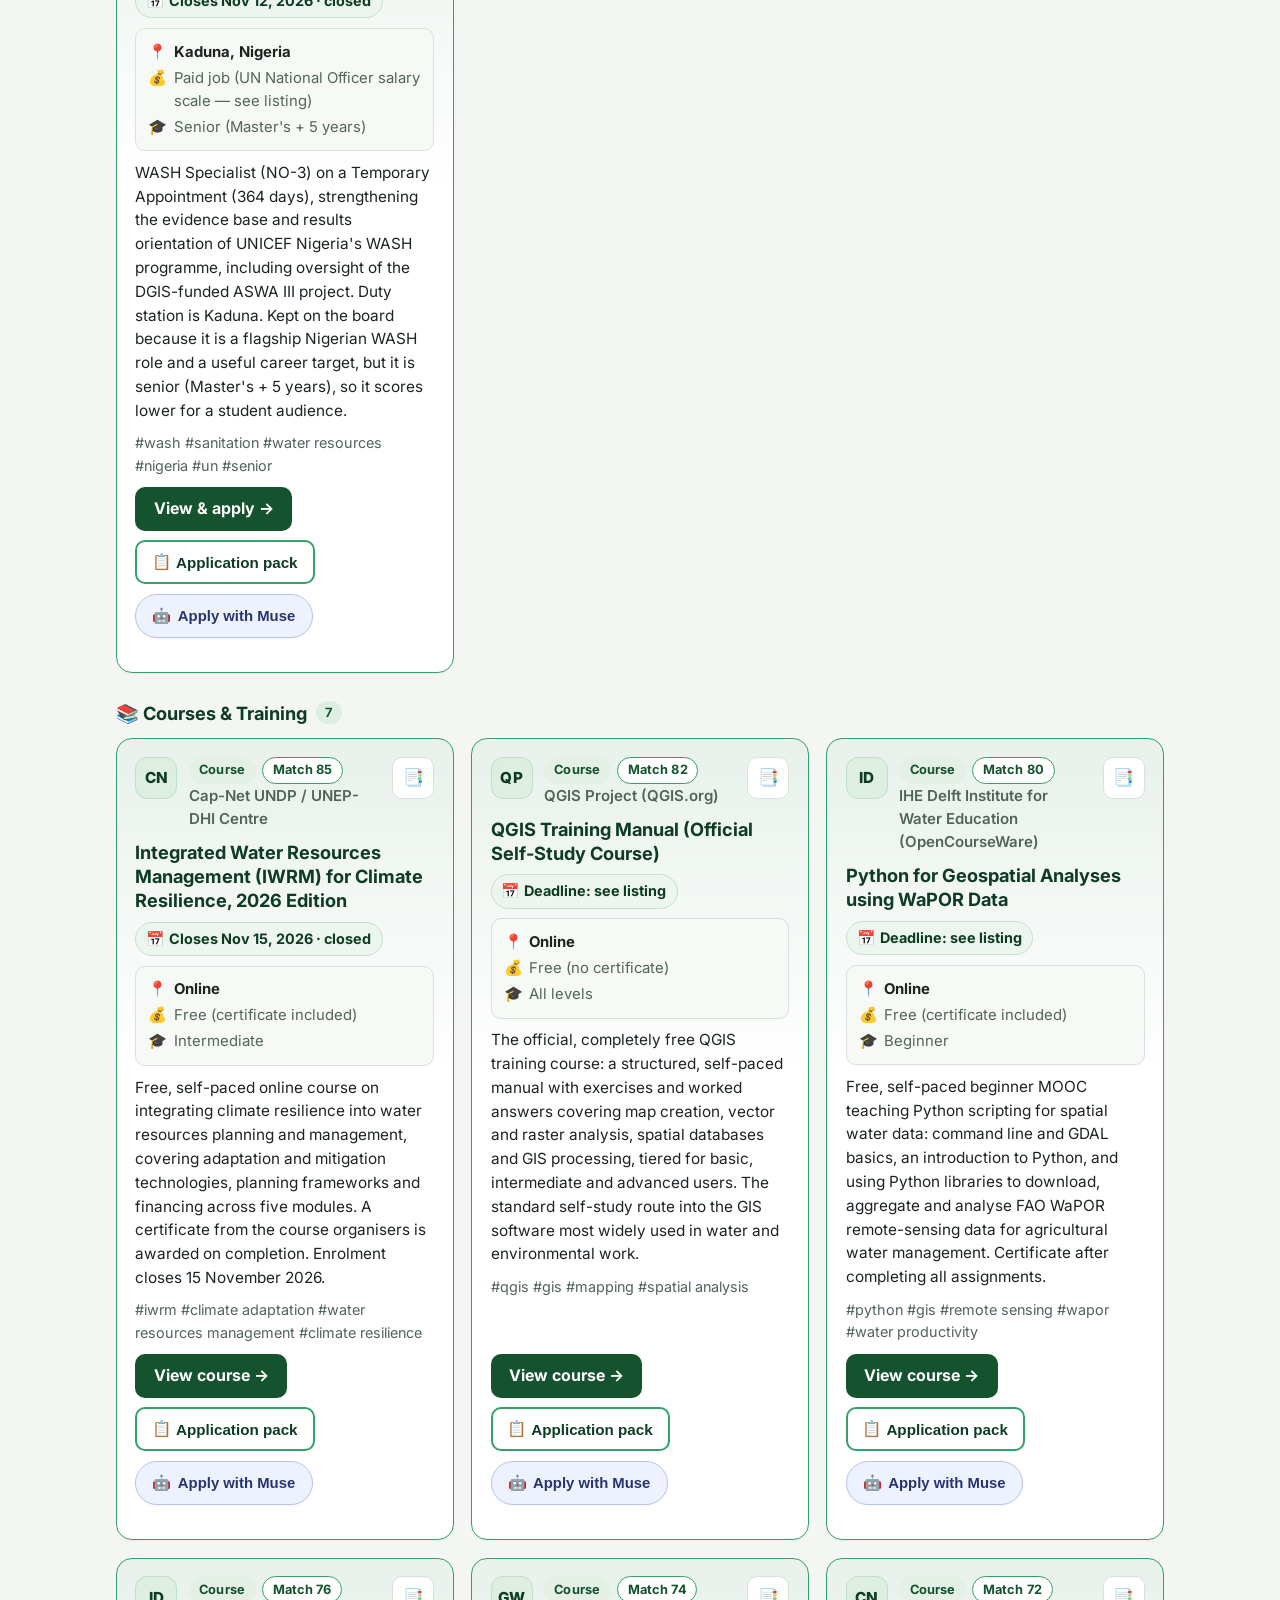
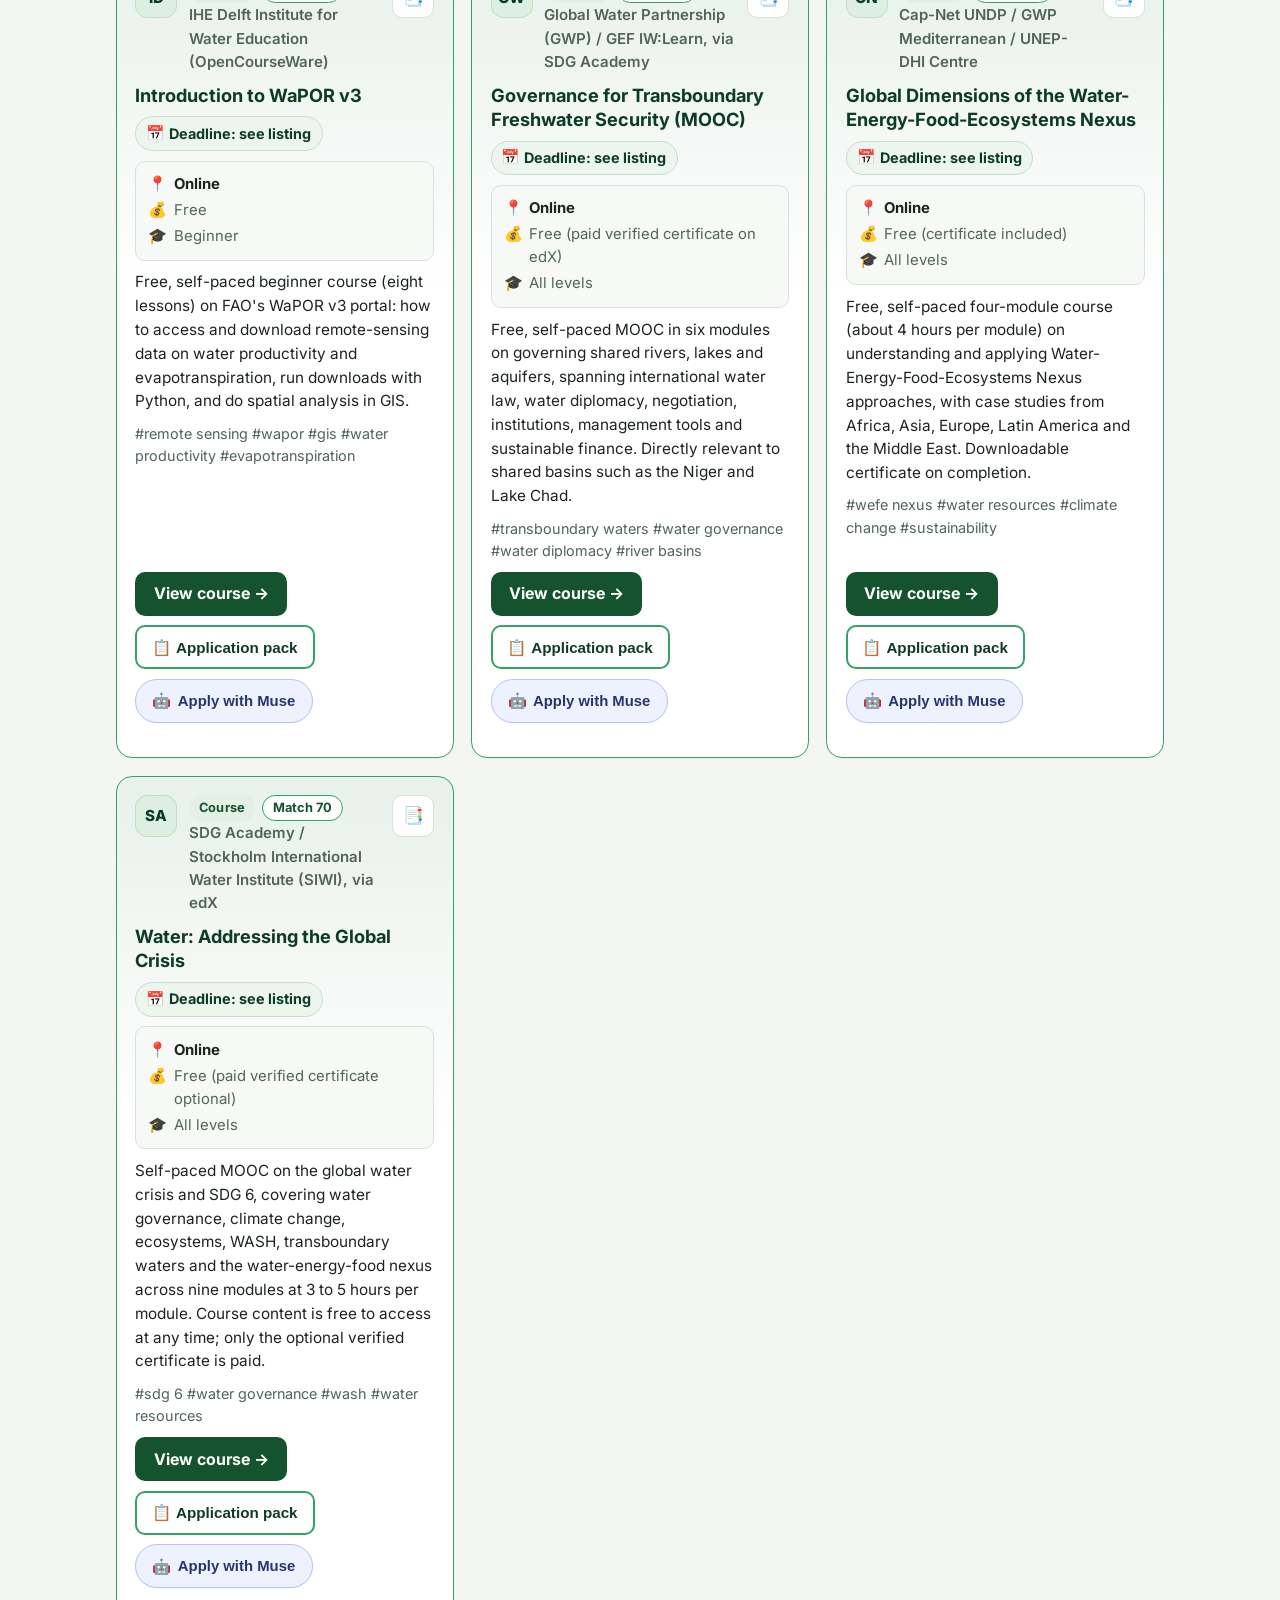
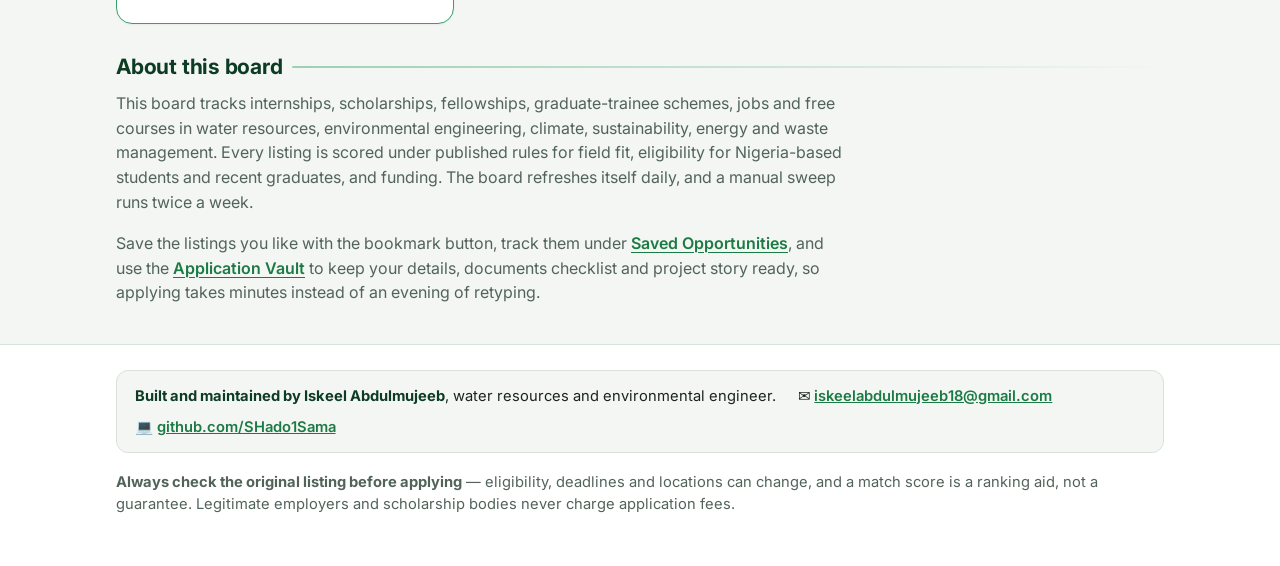
==== commit 1dce2fa4: "Add Courses filter option, grouped results container (index.html)" ====
--- a/index.html
+++ b/index.html
@@ -8,7 +8,7 @@
 <link rel="preconnect" href="https://fonts.googleapis.com">
 <link rel="preconnect" href="https://fonts.gstatic.com" crossorigin>
 <link href="https://fonts.googleapis.com/css2?family=Inter:wght@400;600;700;800&display=swap" rel="stylesheet">
-<link rel="stylesheet" href="styles.css?v=20261107d">
+<link rel="stylesheet" href="styles.css?v=20261109a">
 </head>
 <body>
 <a class="skip-link" href="#main">Skip to opportunities</a>
@@ -57,6 +57,7 @@
         <option value="fellowship">Fellowships</option>
         <option value="job">Jobs</option>
         <option value="graduate-trainee">Graduate Trainee</option>
+        <option value="course">Courses</option>
       </select>
     </div>
     <div class="control optional">
@@ -136,7 +137,7 @@
       <div class="card skeleton"><div class="sk-line w40"></div><div class="sk-line w80"></div><div class="sk-line w60"></div><div class="sk-line w90"></div></div>
       <div class="card skeleton"><div class="sk-line w40"></div><div class="sk-line w80"></div><div class="sk-line w60"></div><div class="sk-line w90"></div></div>
     </div>
-    <div id="results" class="cards" aria-live="polite"></div>
+    <div id="results" aria-live="polite"></div>
     <div id="empty-state" class="empty" hidden>
       <p class="empty-icon" aria-hidden="true">🔍</p>
       <p><strong>No opportunities match those filters.</strong></p>
@@ -156,7 +157,7 @@
   <section id="about" aria-labelledby="about-heading">
     <h2 id="about-heading">About this board</h2>
     <p class="section-note">This board tracks internships, scholarships, fellowships, graduate-trainee
-    schemes and jobs in water resources, environmental engineering, climate, sustainability, energy
+    schemes, jobs and free courses in water resources, environmental engineering, climate, sustainability, energy
     and waste management. Every listing is scored under published rules for field fit, eligibility
     for Nigeria-based students and recent graduates, and funding. The board refreshes itself daily,
     and a manual sweep runs twice a week.</p>
@@ -202,6 +203,6 @@
   </div>
 </div>
 
-<script src="app.js?v=20261107d"></script>
+<script src="app.js?v=20261109a"></script>
 </body>
 </html>
--- a/styles.css
+++ b/styles.css
@@ -367,6 +367,11 @@
 .progress .step:hover { border-color: var(--teal-dark); color: var(--deep); }
 .progress .step.done { background: #ddefe2; border-color: #a9cfae; color: var(--teal-dark); }
 .progress .step.current { background: var(--teal-dark); border-color: var(--teal-dark); color: #fff; font-weight: 700; }
+
+/* Grouped-by-type sections on the board */
+.type-group { margin-bottom: .6rem; }
+.type-heading { display: flex; align-items: center; gap: .55rem; font-size: 1.14rem; color: var(--deep); margin: 1.15rem 0 .7rem; }
+.type-count { background: #ddefe2; color: var(--teal-dark); border-radius: 999px; padding: .1rem .6rem; font-size: .8rem; font-weight: 700; }
 
 /* Pack modal */
 .modal {
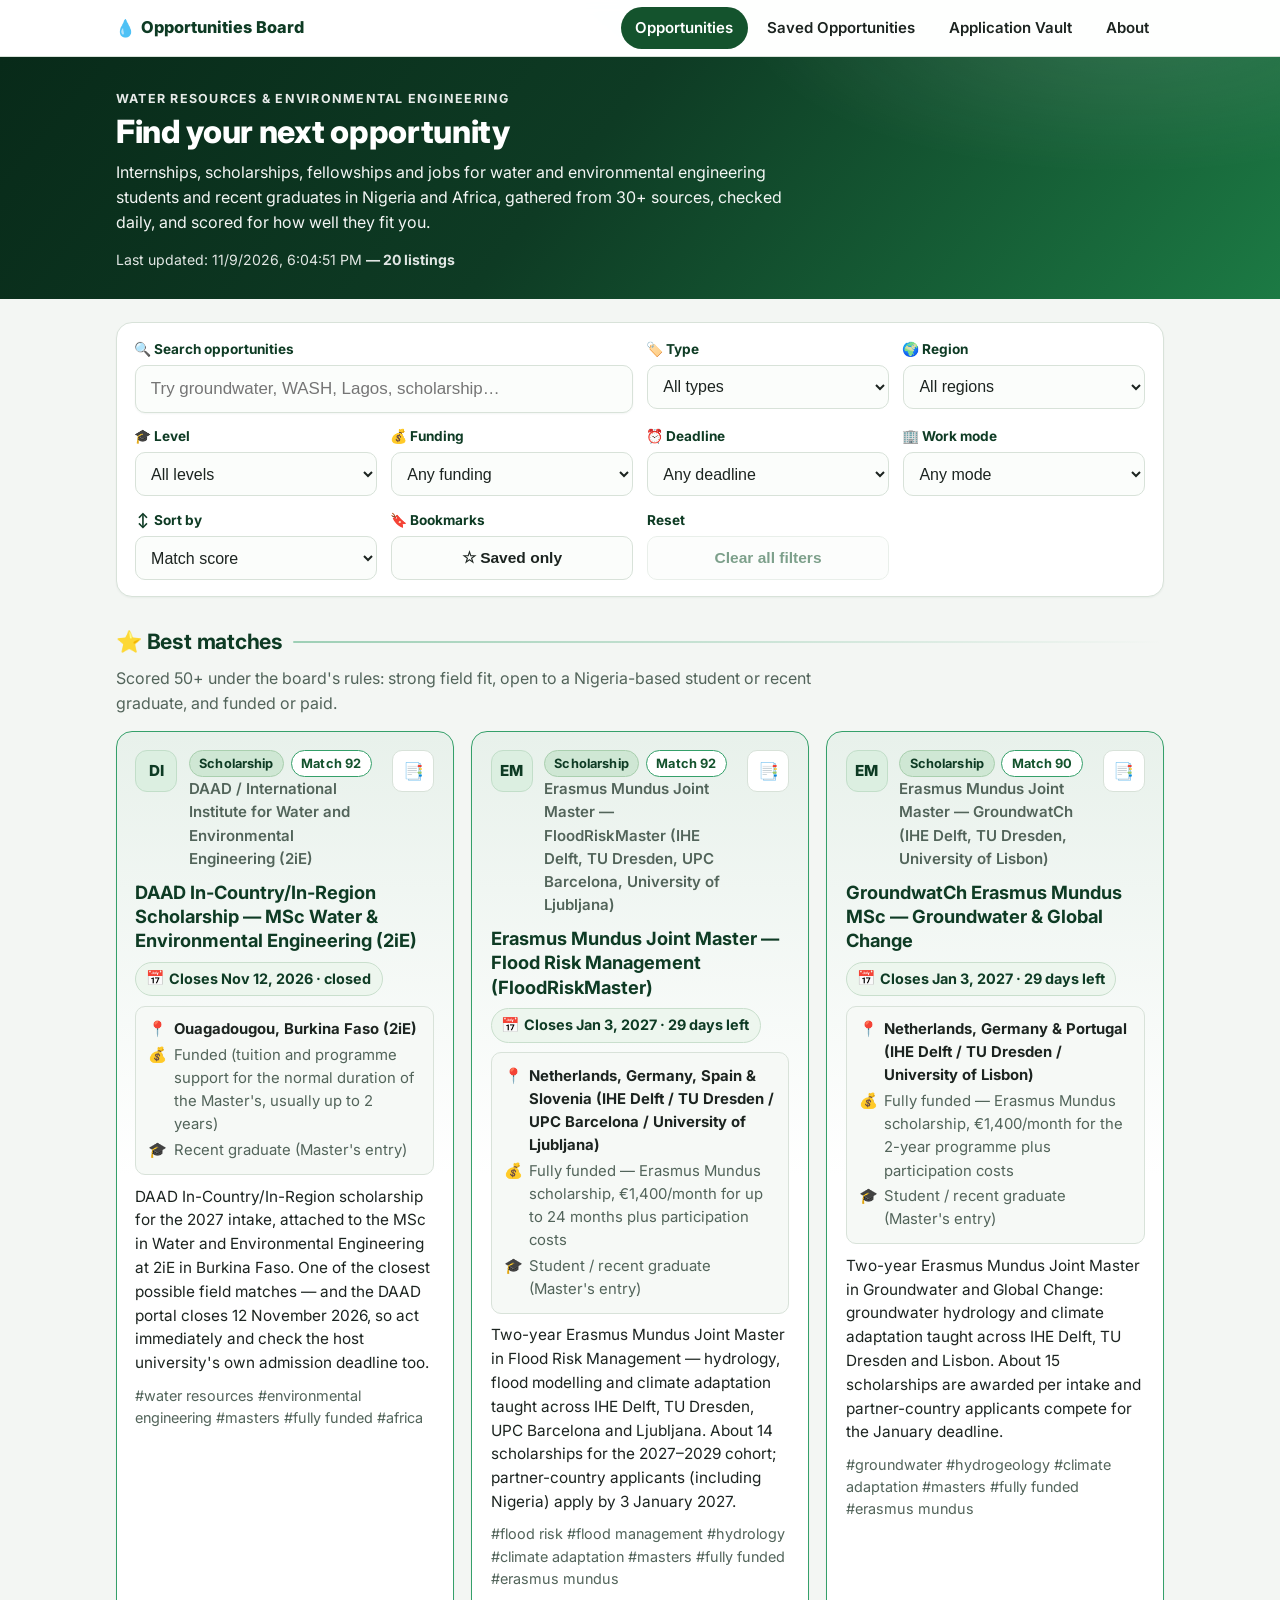
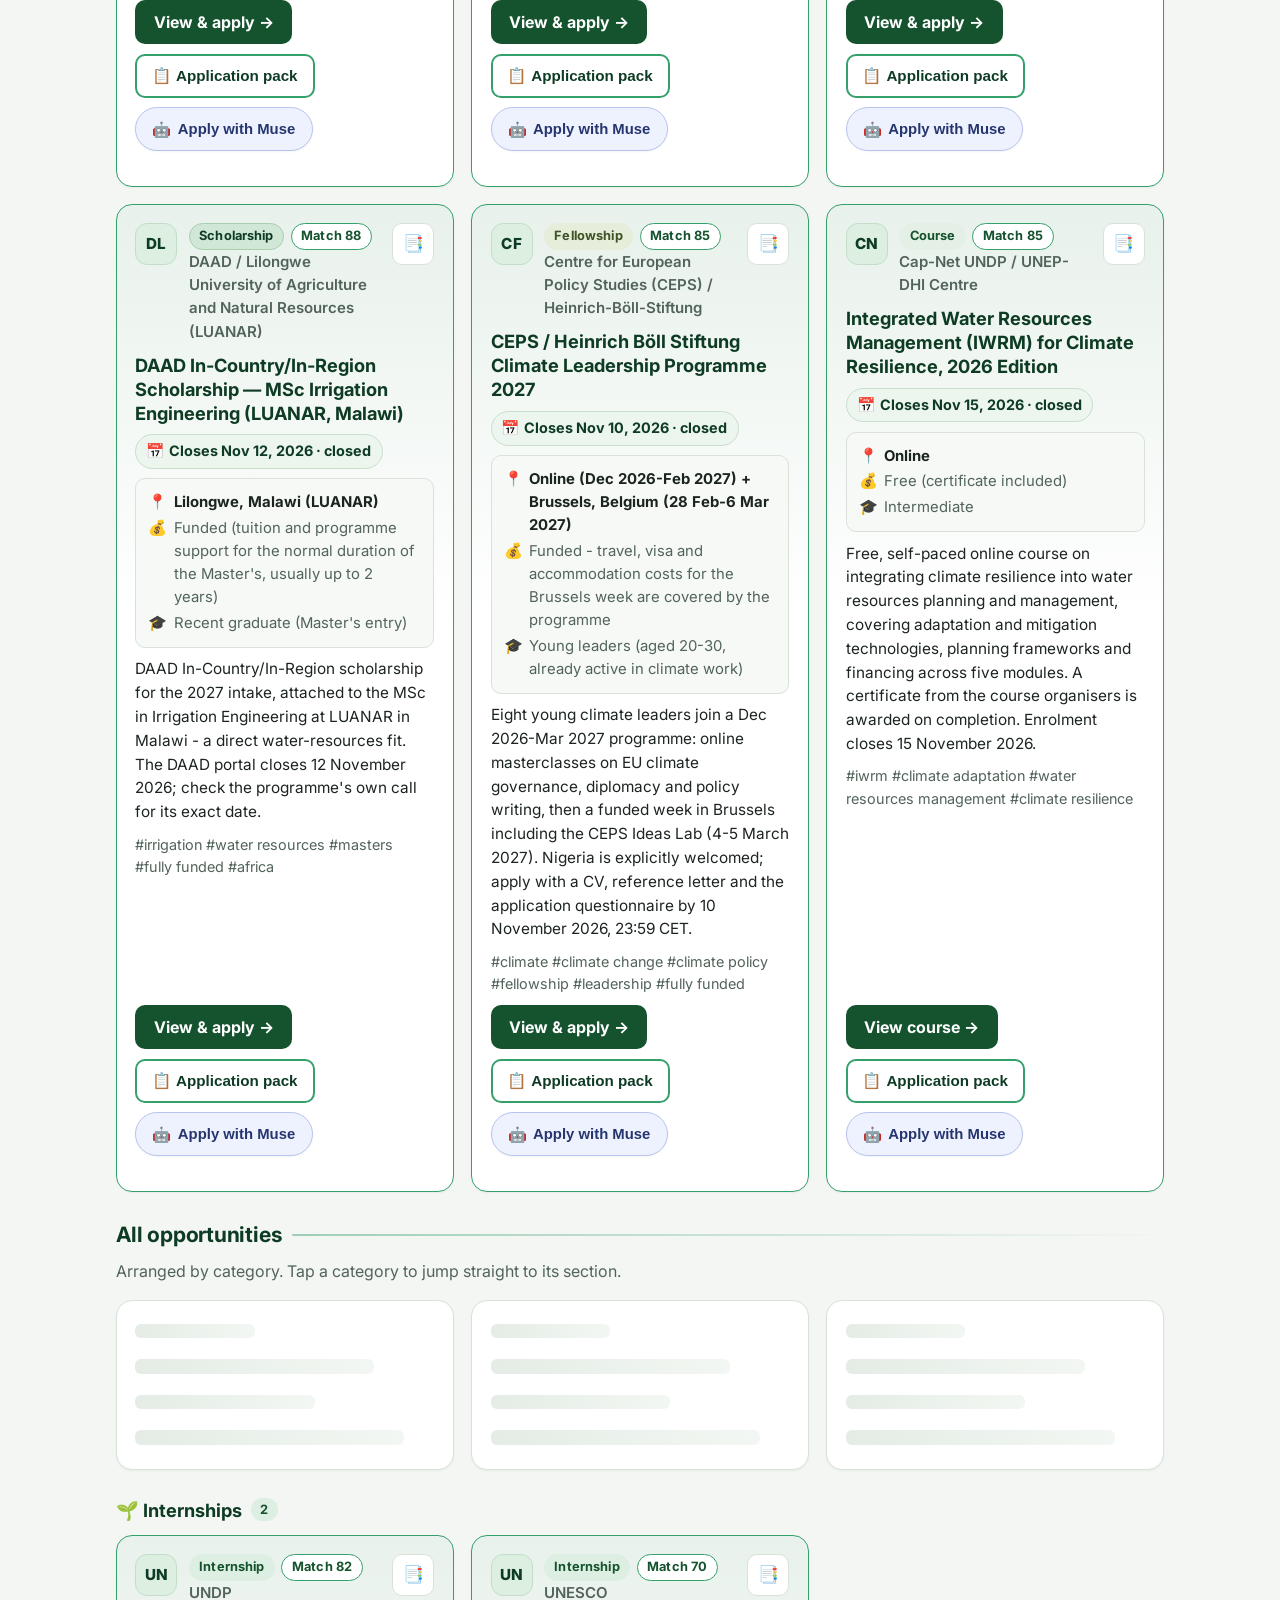
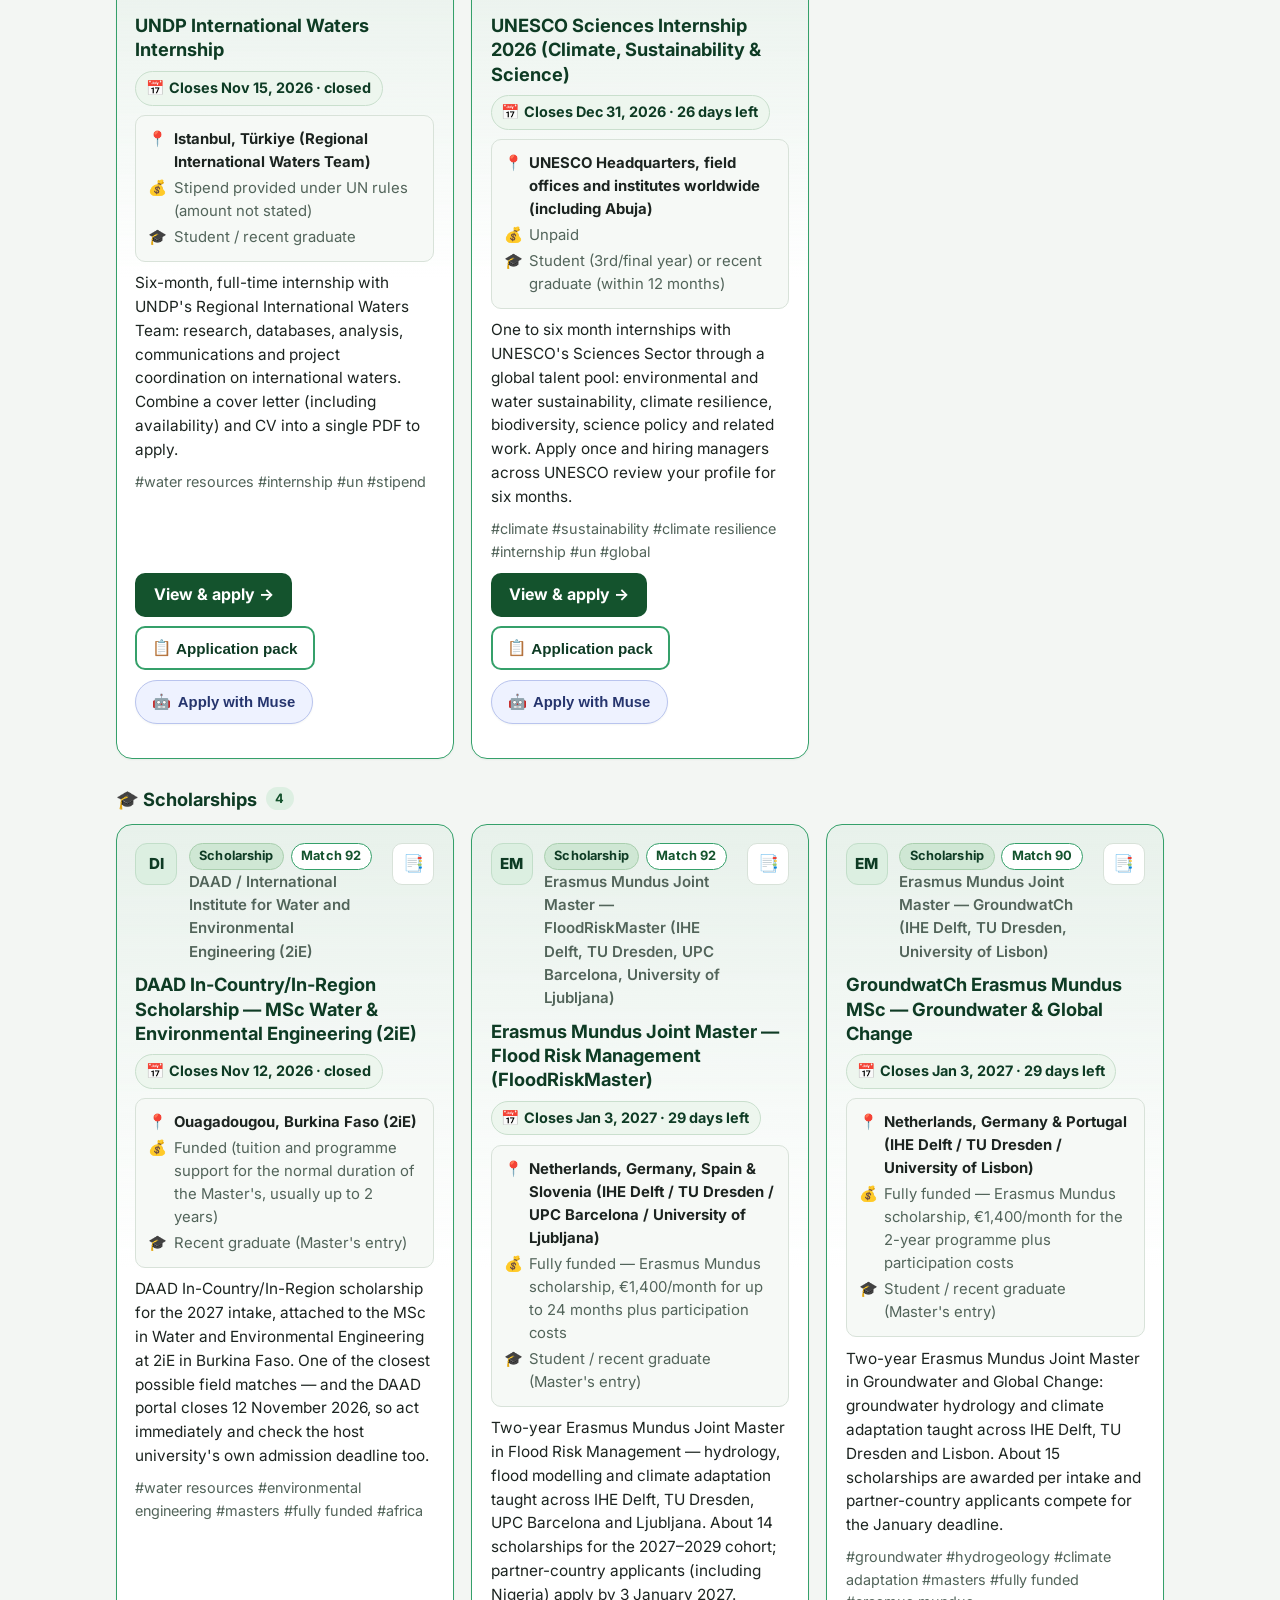
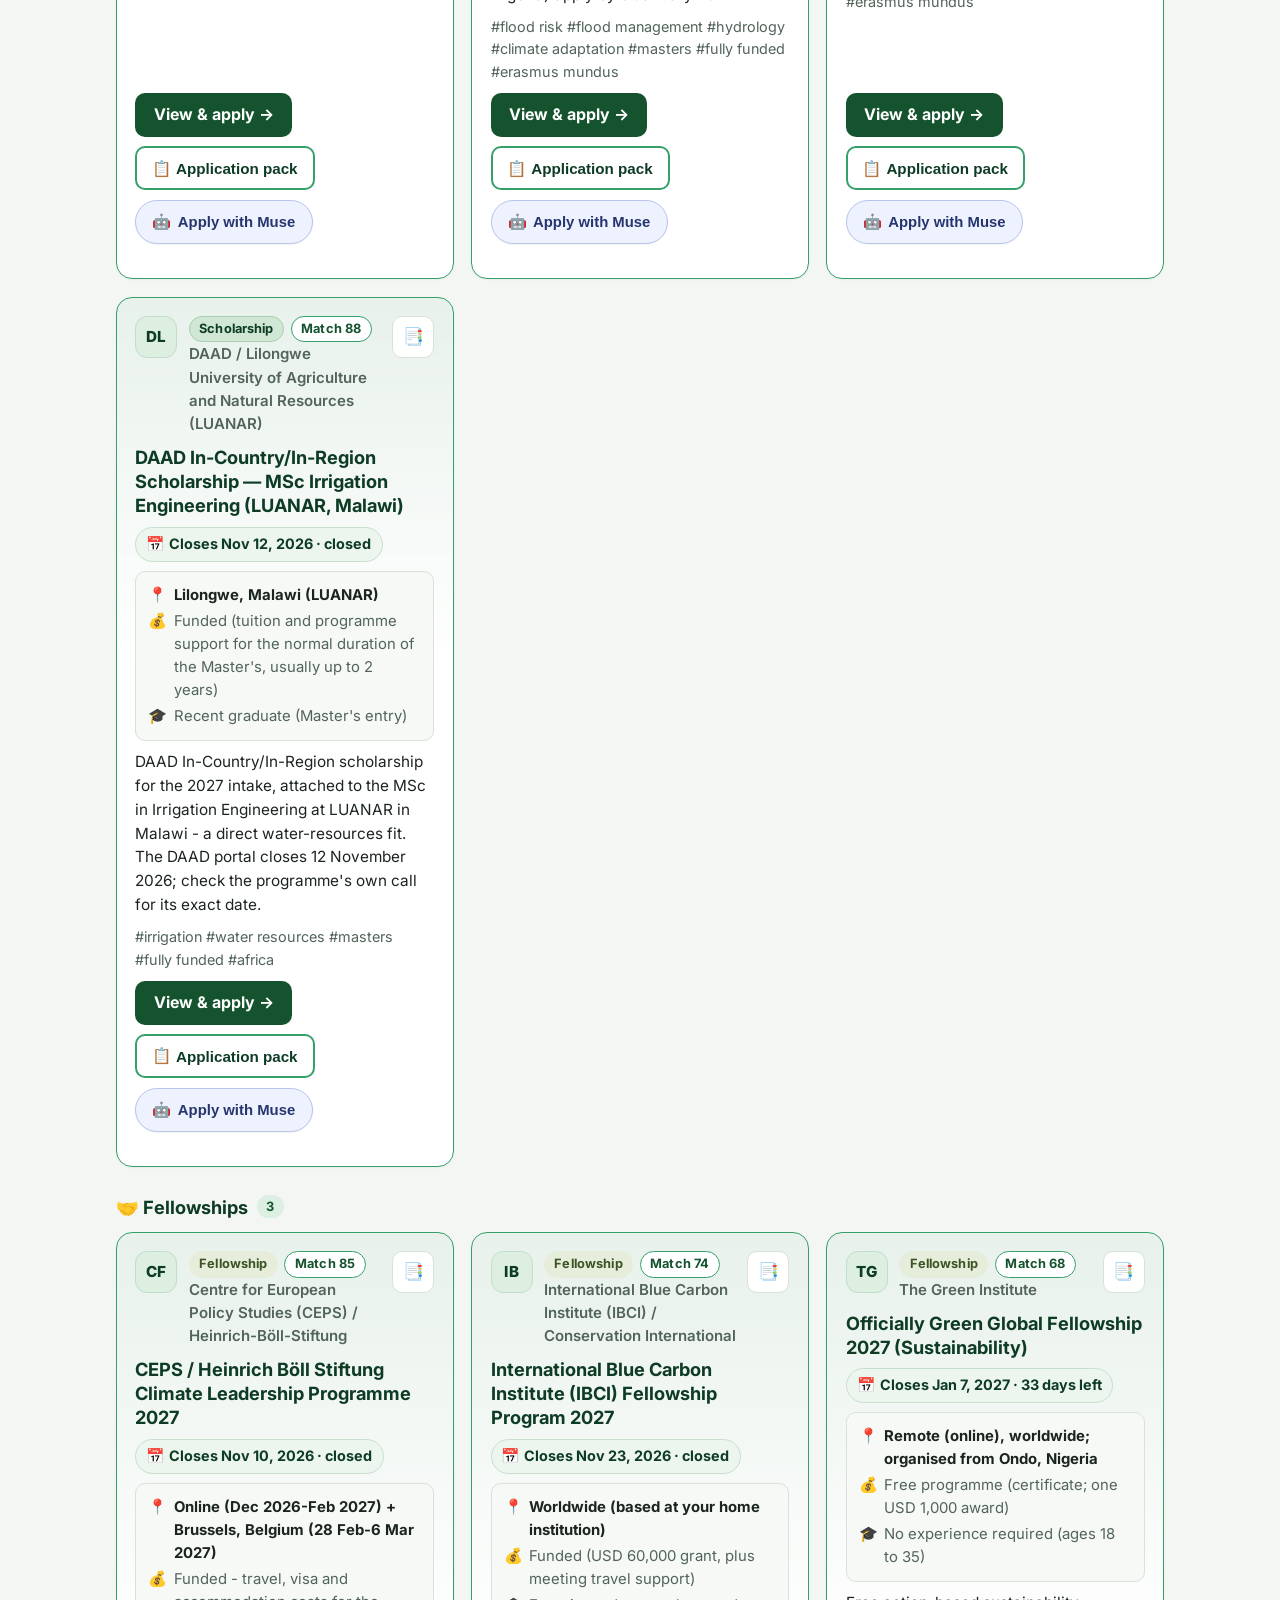
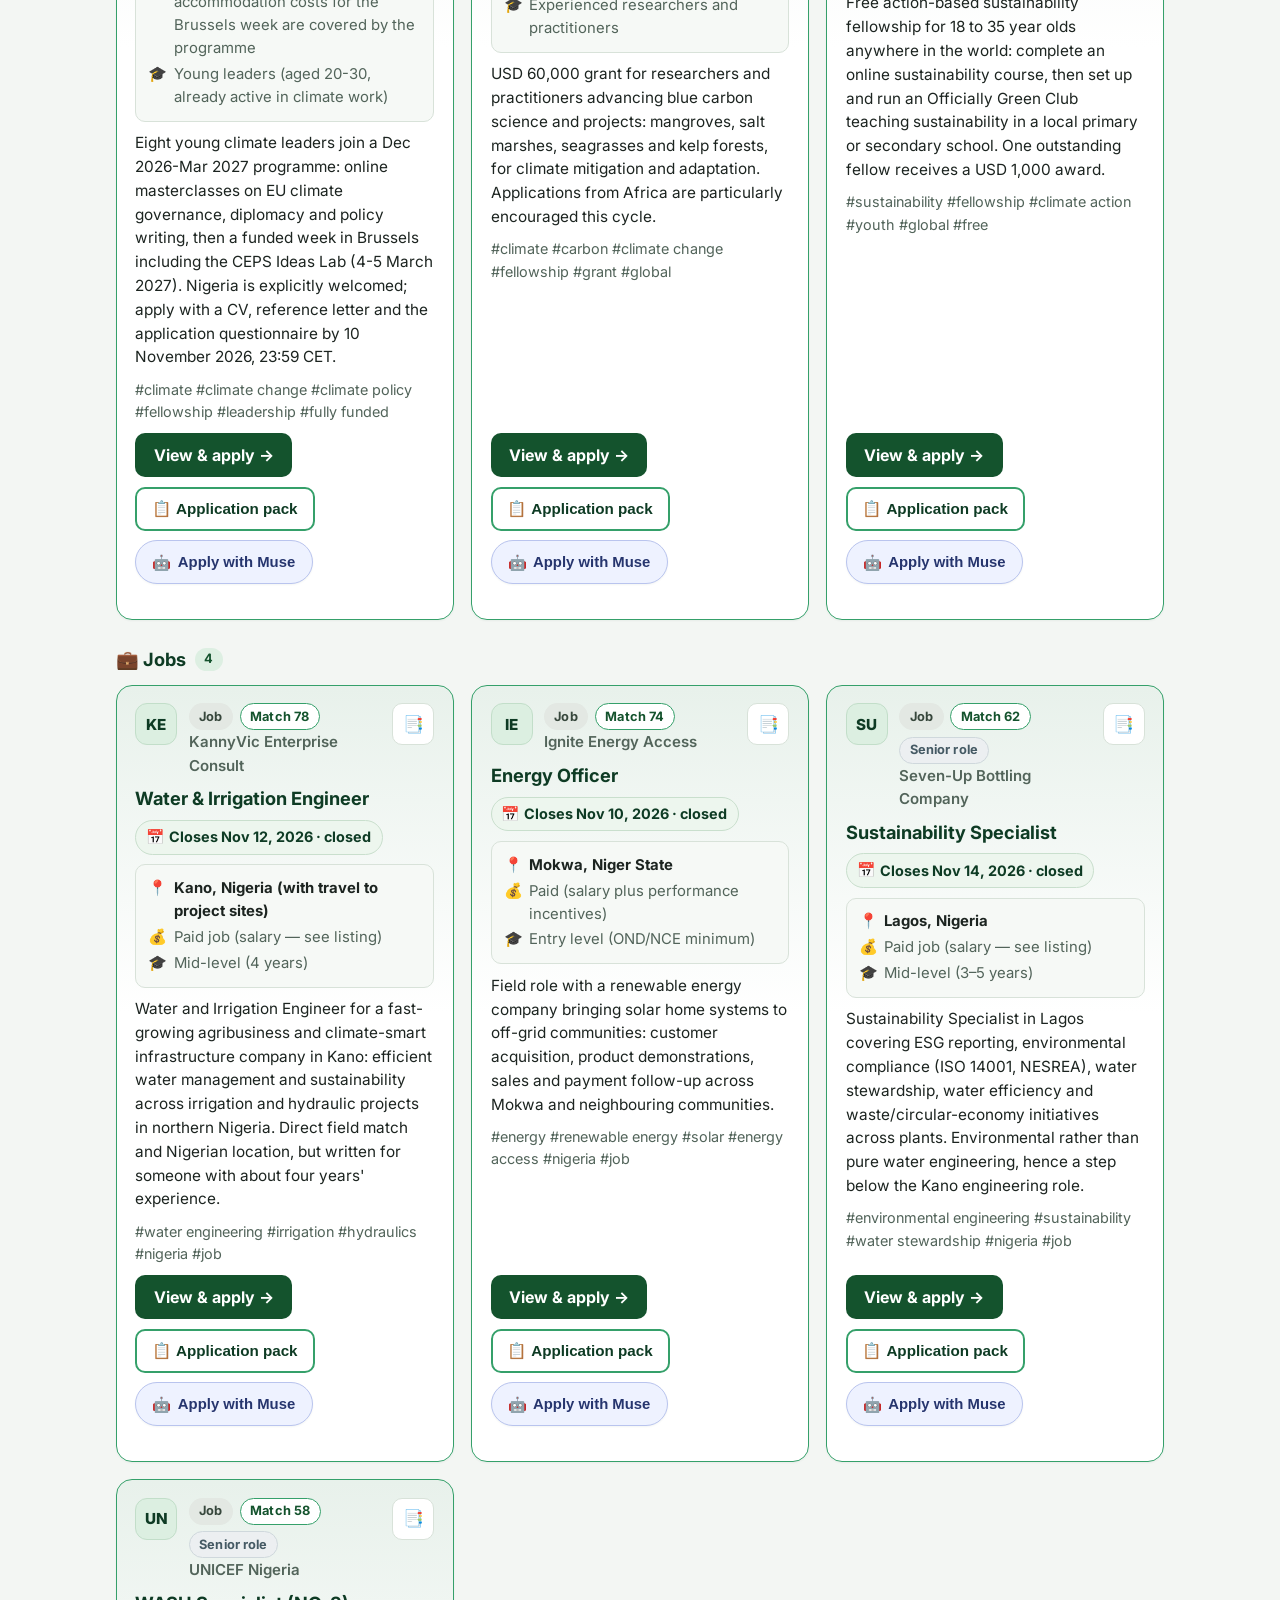
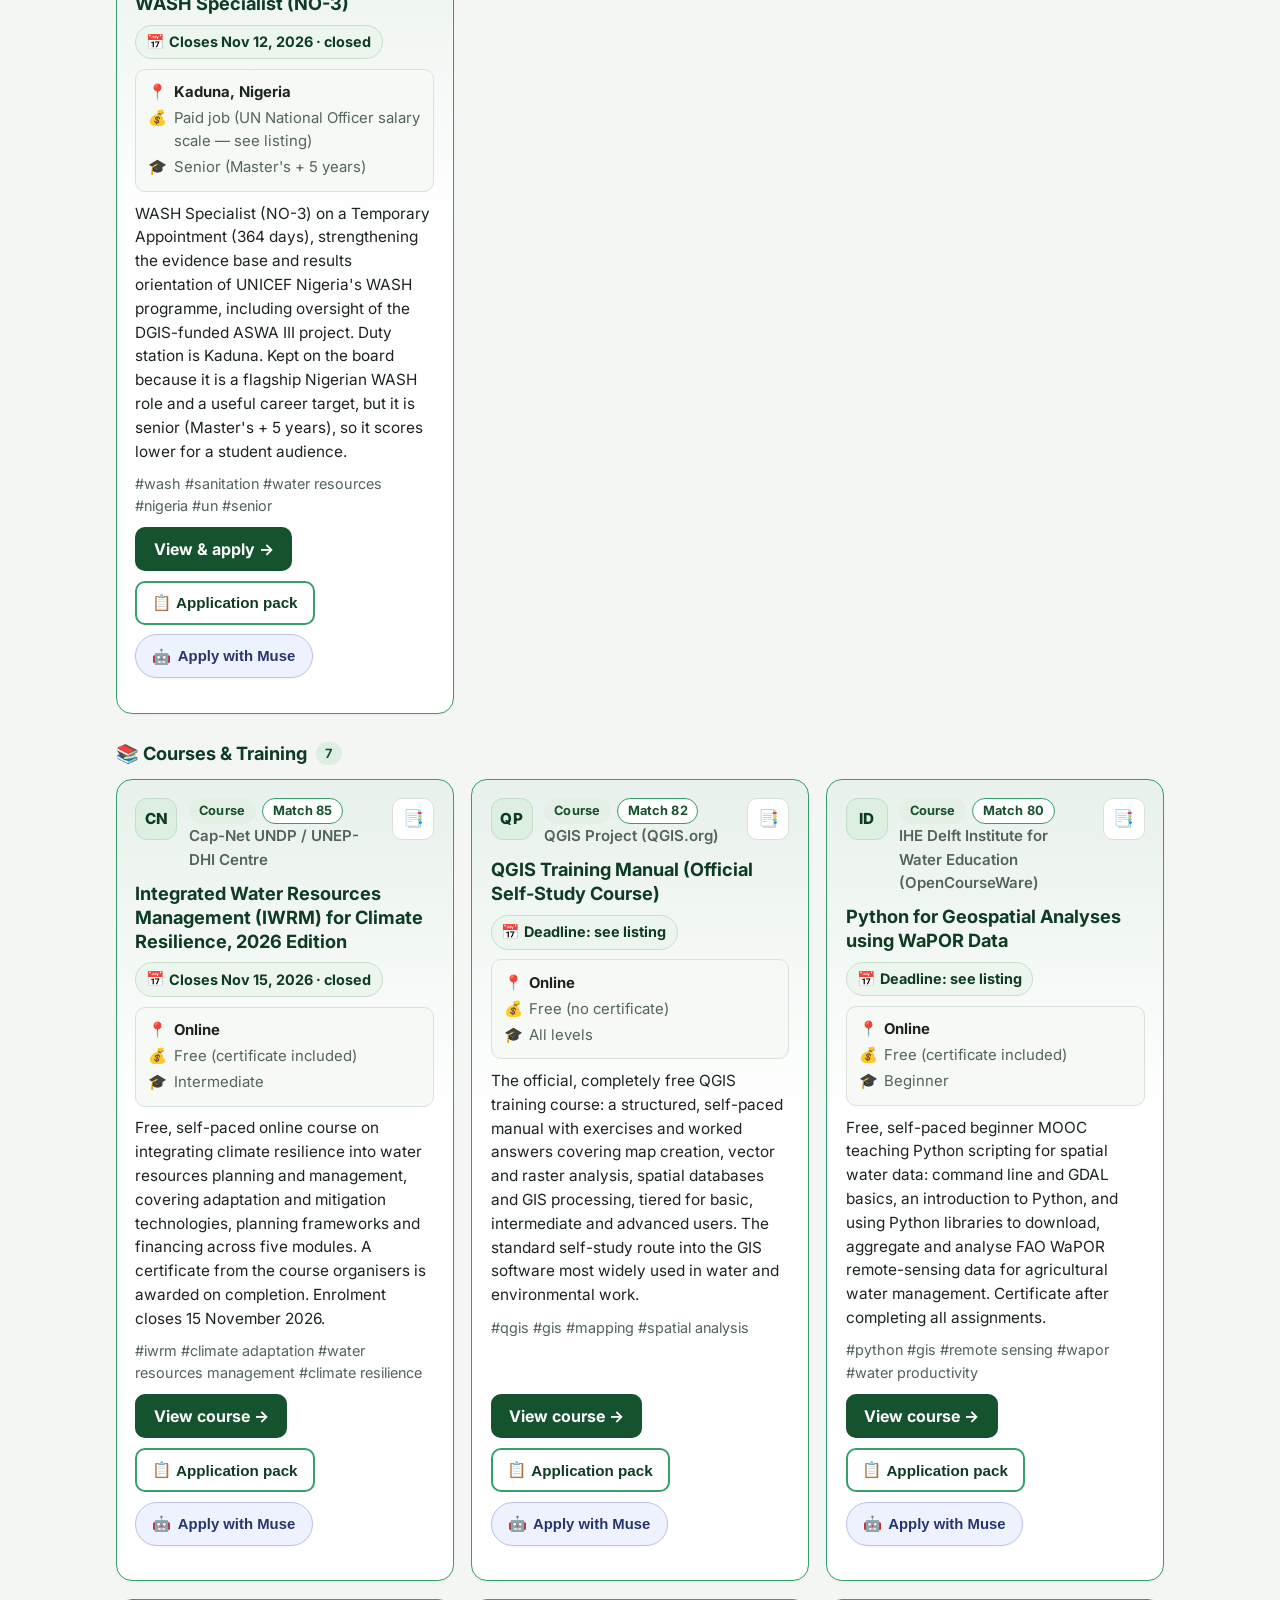
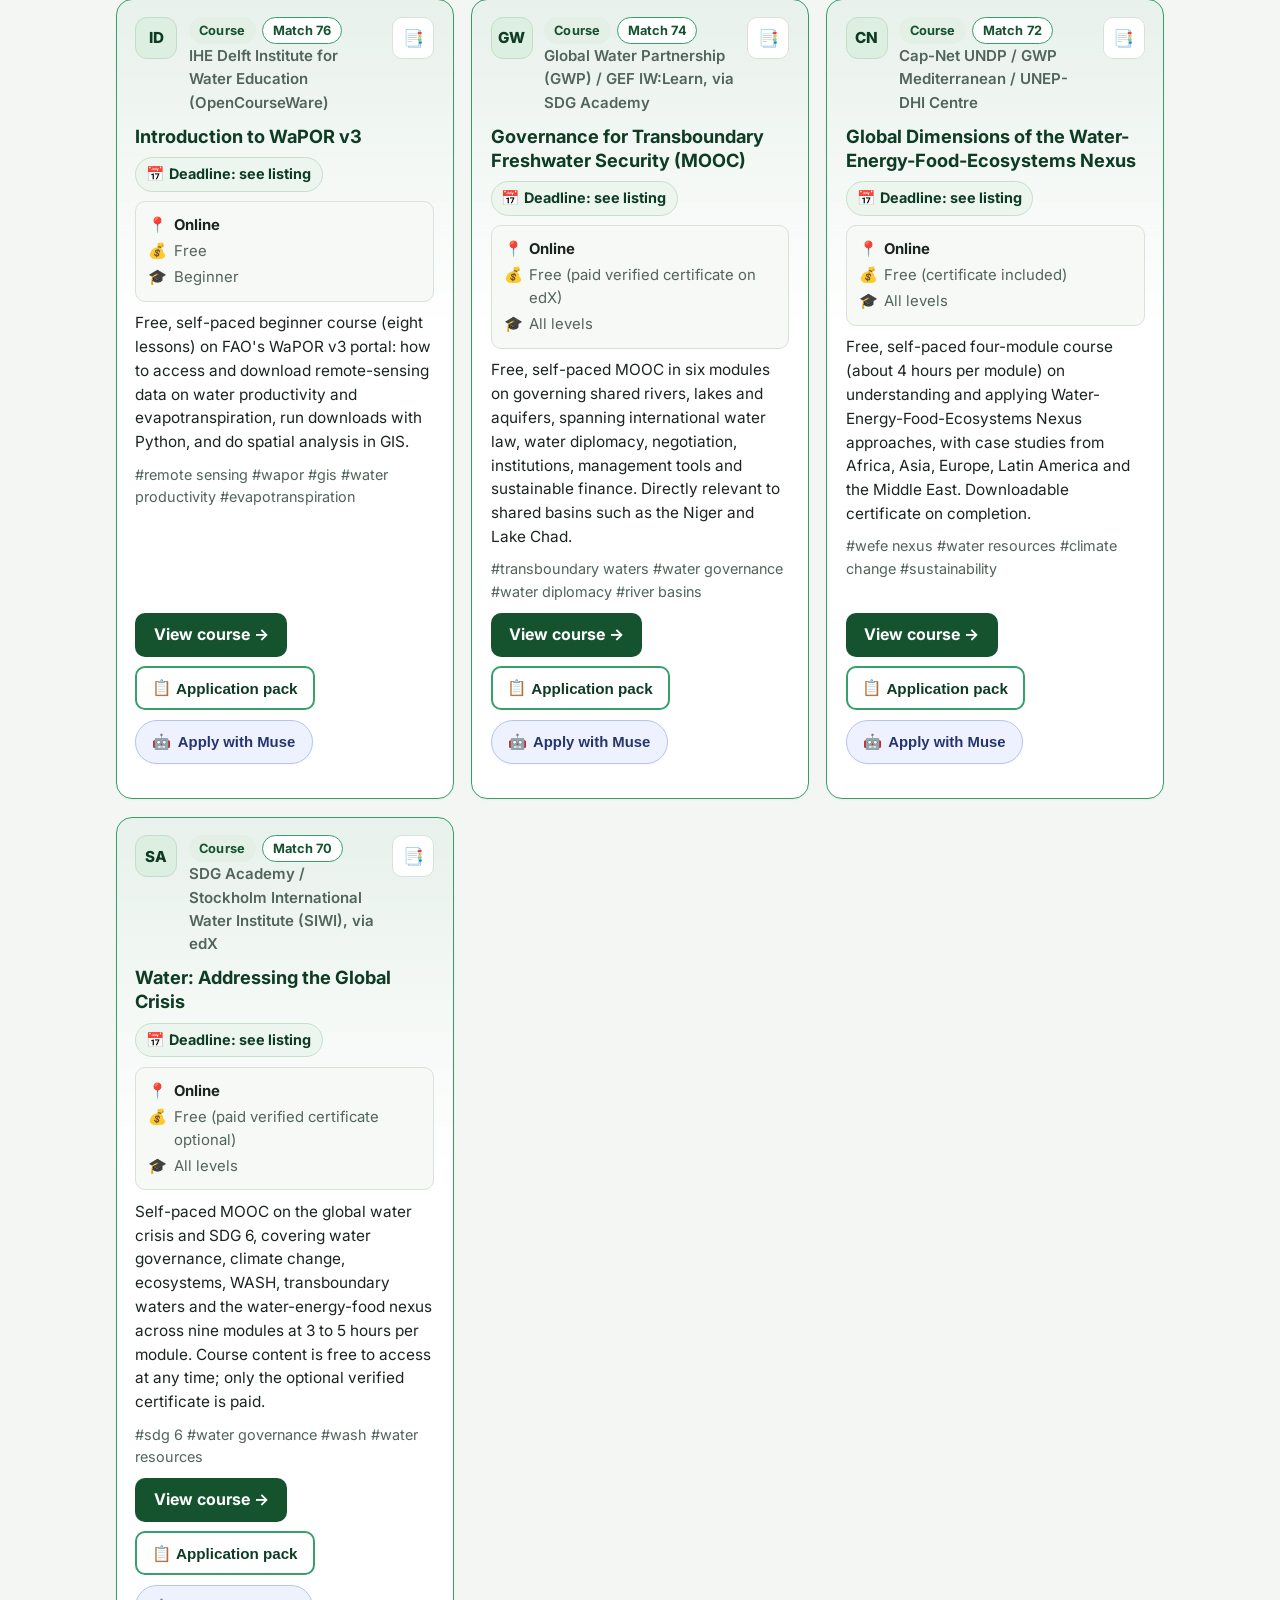
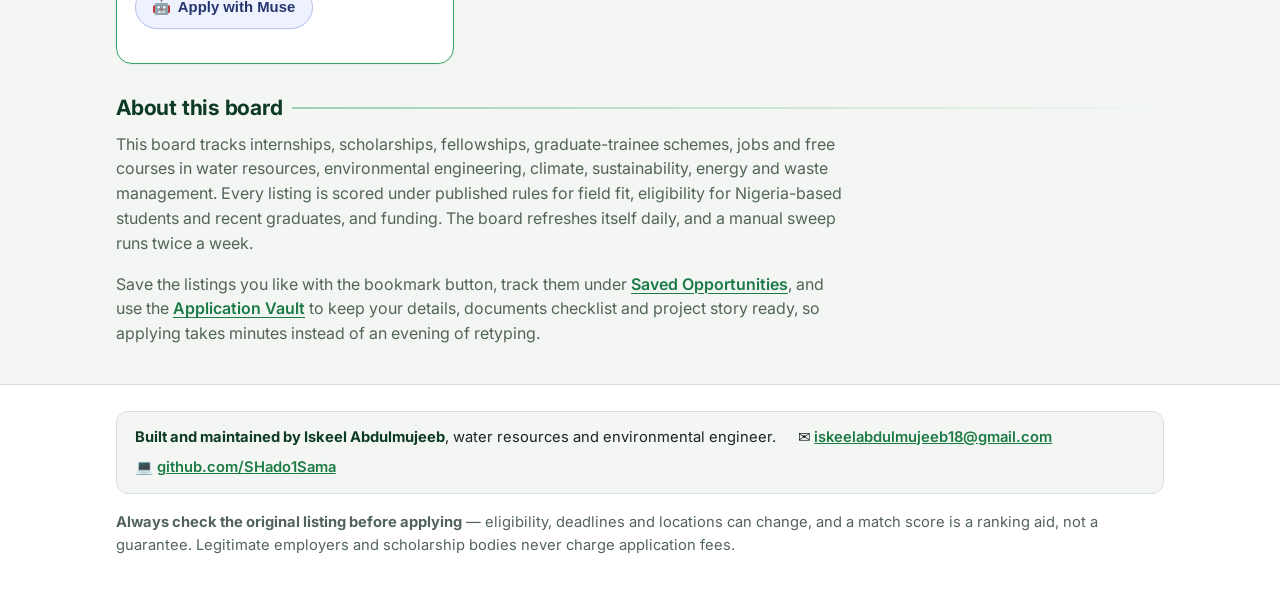
==== commit 709eed33: "Add category navigation above the grouped board (index.html)" ====
--- a/index.html
+++ b/index.html
@@ -8,7 +8,7 @@
 <link rel="preconnect" href="https://fonts.googleapis.com">
 <link rel="preconnect" href="https://fonts.gstatic.com" crossorigin>
 <link href="https://fonts.googleapis.com/css2?family=Inter:wght@400;600;700;800&display=swap" rel="stylesheet">
-<link rel="stylesheet" href="styles.css?v=20261109a">
+<link rel="stylesheet" href="styles.css?v=20261109b">
 </head>
 <body>
 <a class="skip-link" href="#main">Skip to opportunities</a>
@@ -132,6 +132,8 @@
 
   <section aria-labelledby="all-heading">
     <h2 id="all-heading">All opportunities</h2>
+    <p class="section-note">Arranged by category. Tap a category to jump straight to its section.</p>
+    <nav id="category-nav" class="category-nav" aria-label="Jump to a category"></nav>
     <div id="loading-state" class="cards" aria-hidden="true">
       <div class="card skeleton"><div class="sk-line w40"></div><div class="sk-line w80"></div><div class="sk-line w60"></div><div class="sk-line w90"></div></div>
       <div class="card skeleton"><div class="sk-line w40"></div><div class="sk-line w80"></div><div class="sk-line w60"></div><div class="sk-line w90"></div></div>
@@ -203,6 +205,6 @@
   </div>
 </div>
 
-<script src="app.js?v=20261109a"></script>
+<script src="app.js?v=20261109b"></script>
 </body>
 </html>
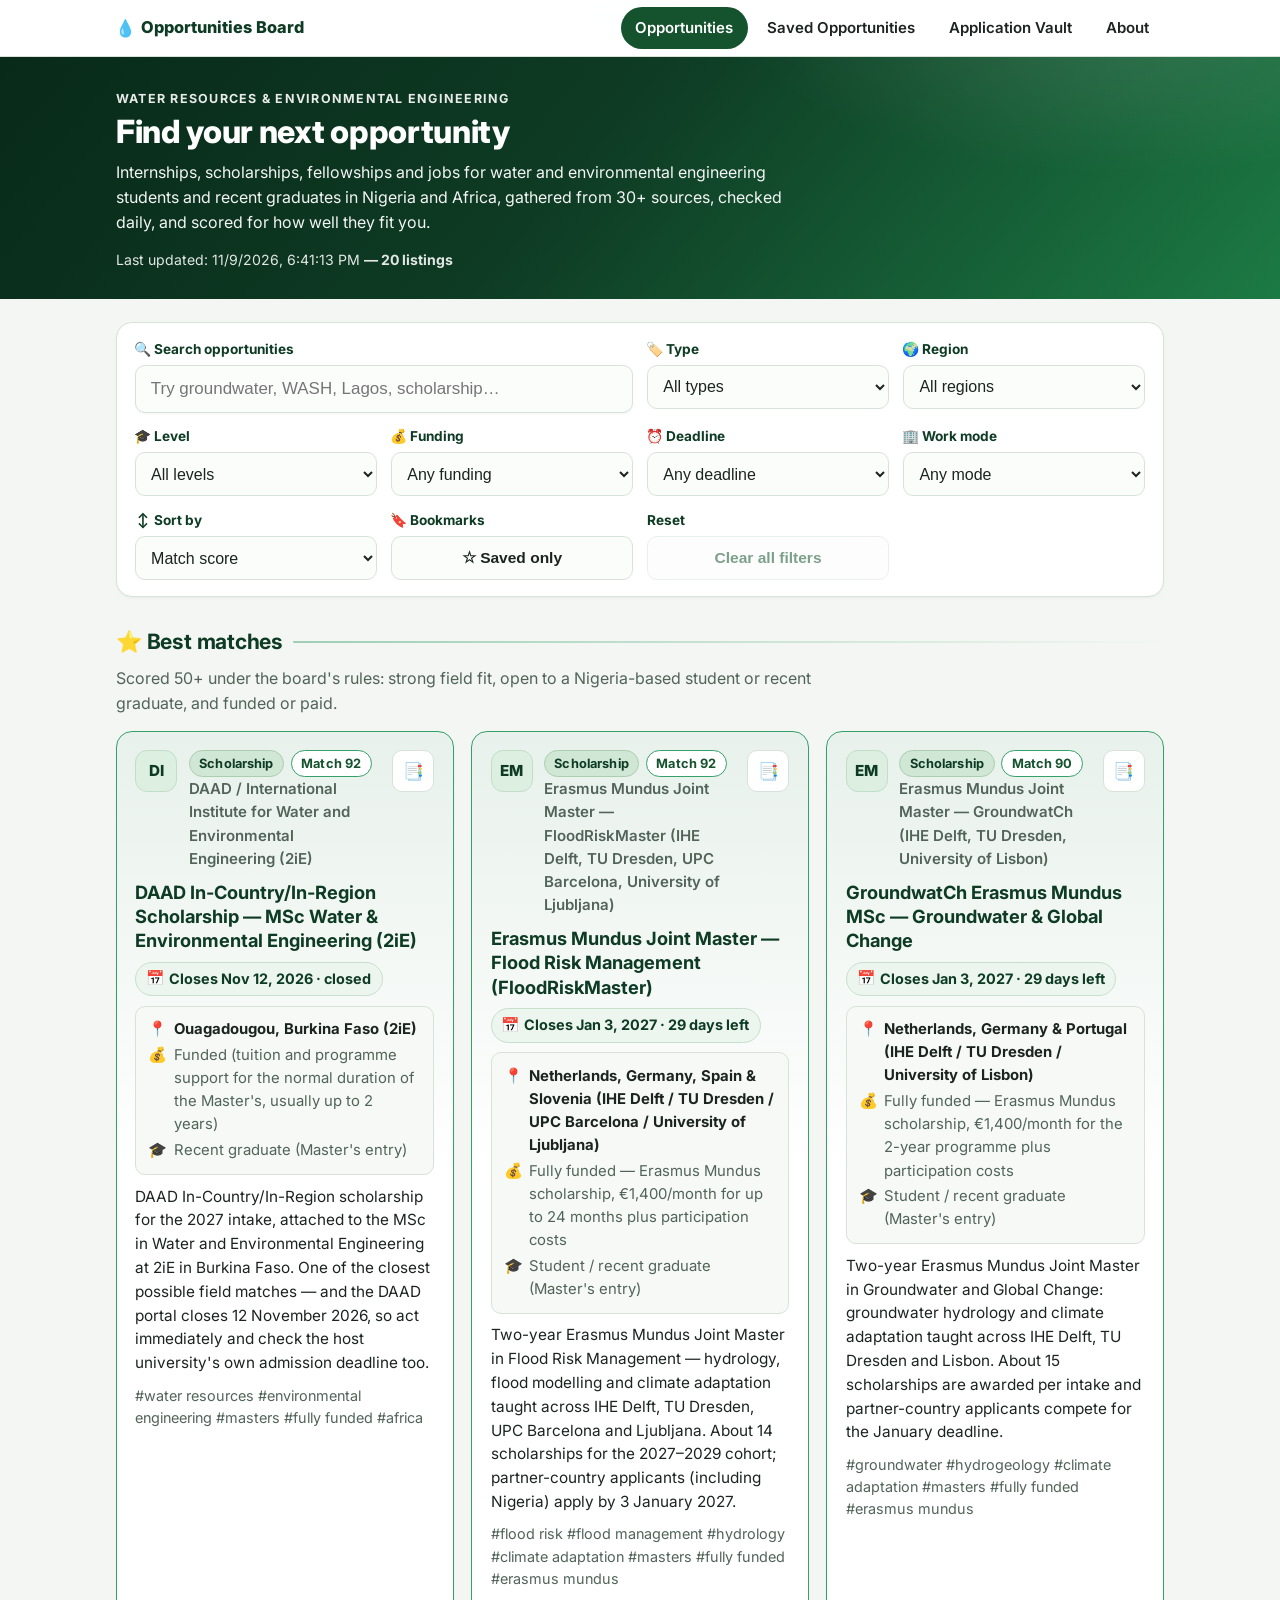
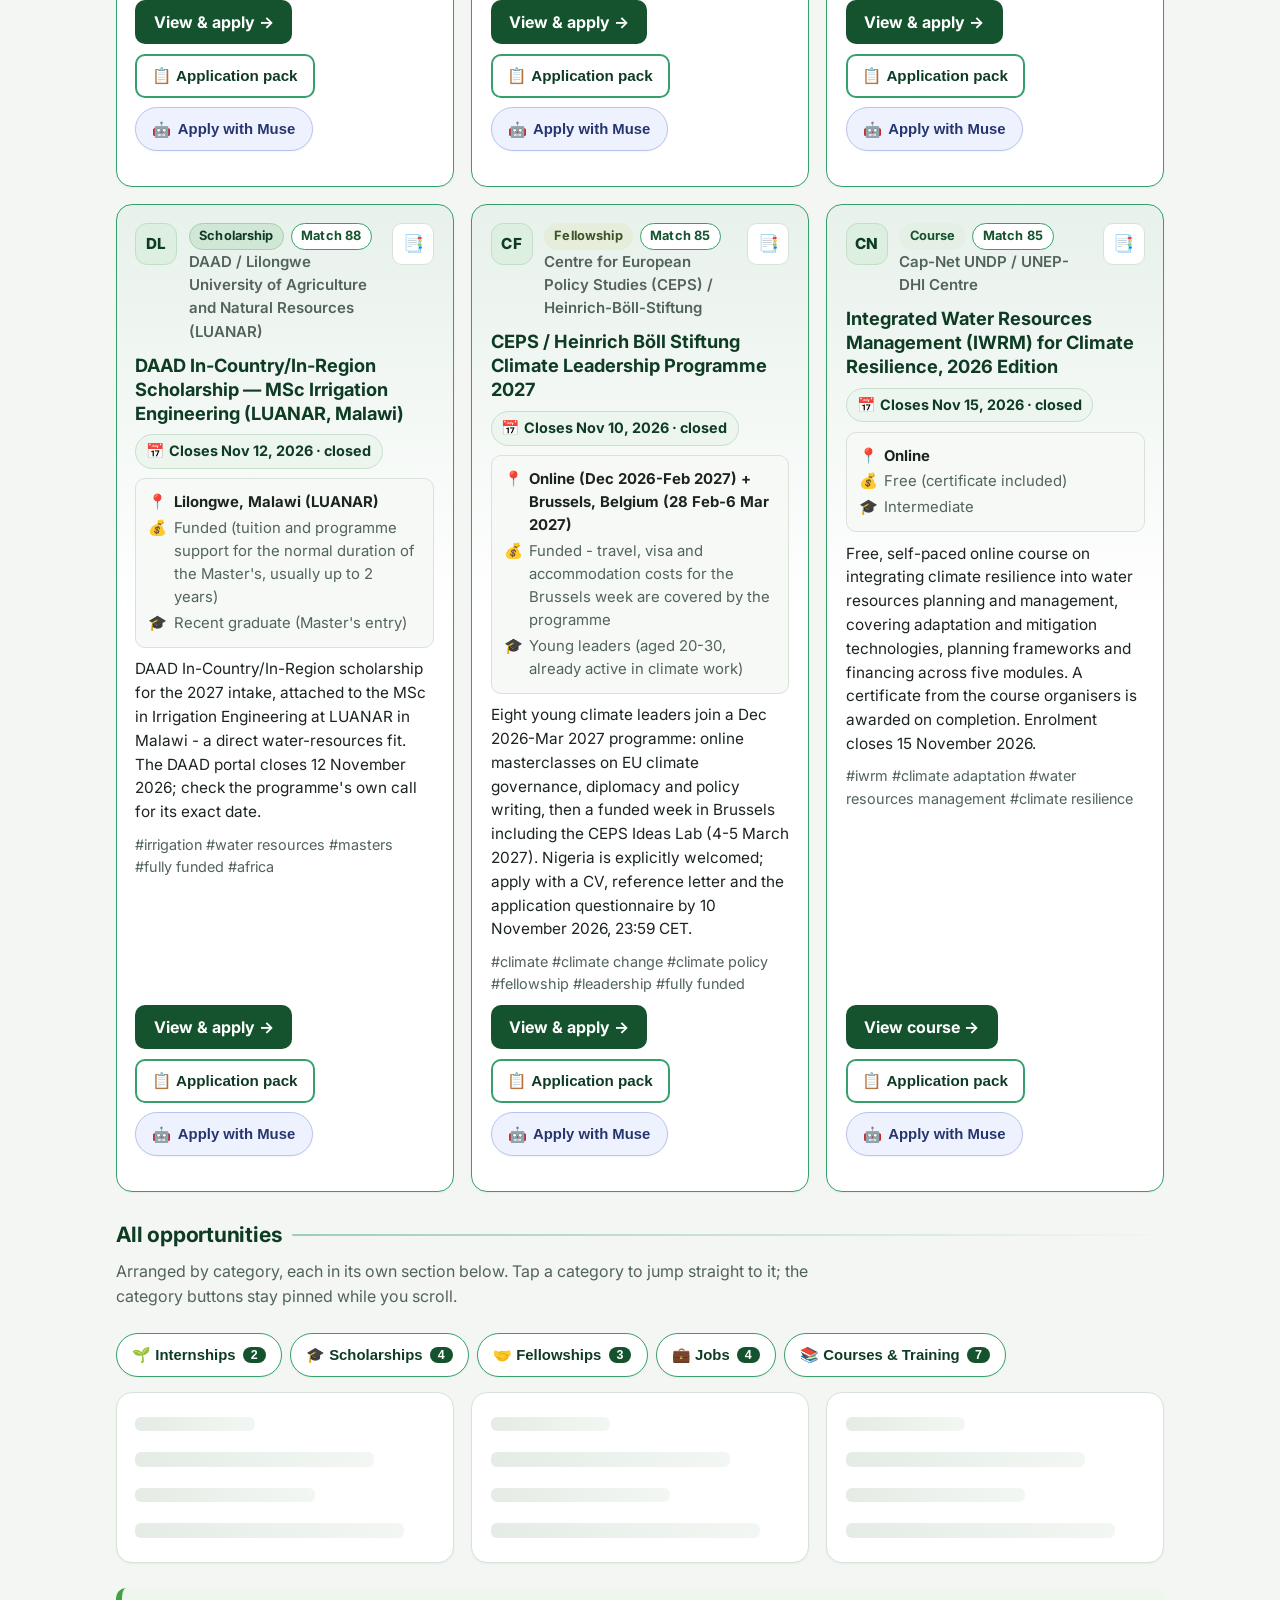
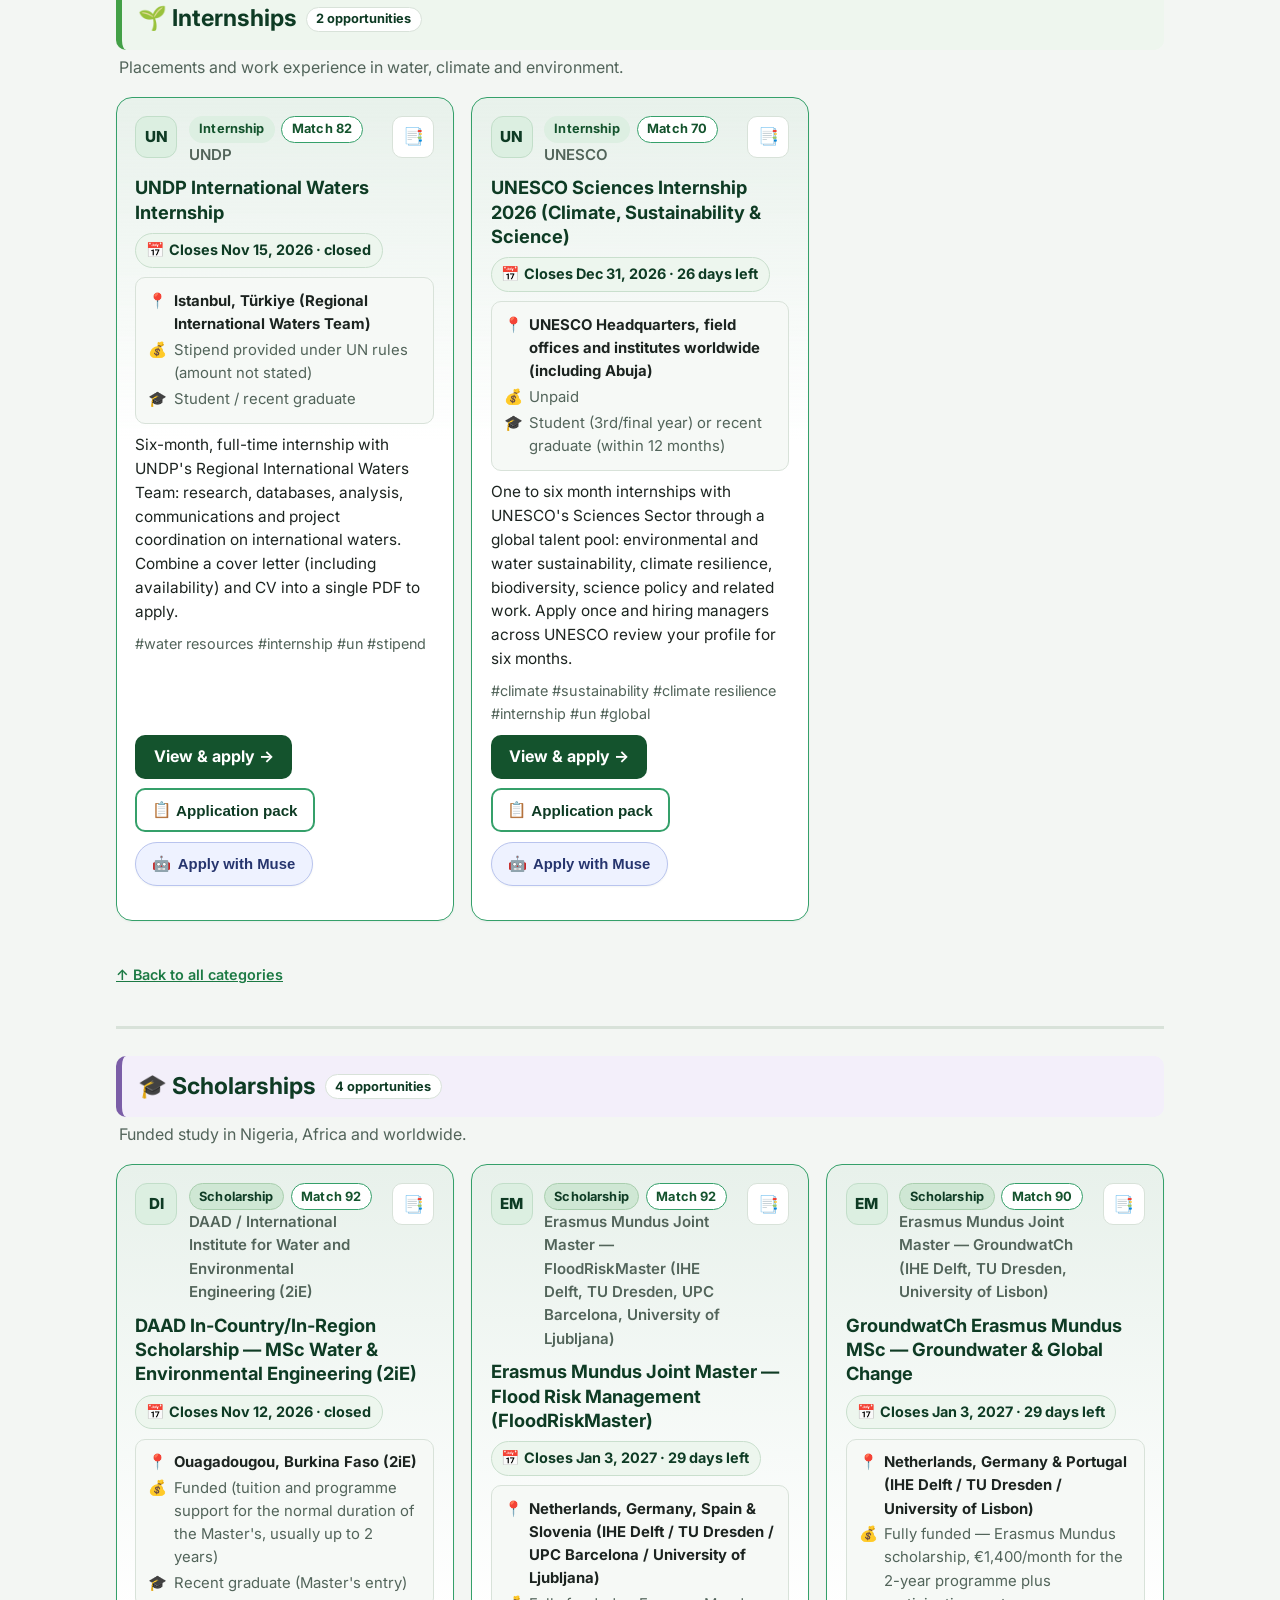
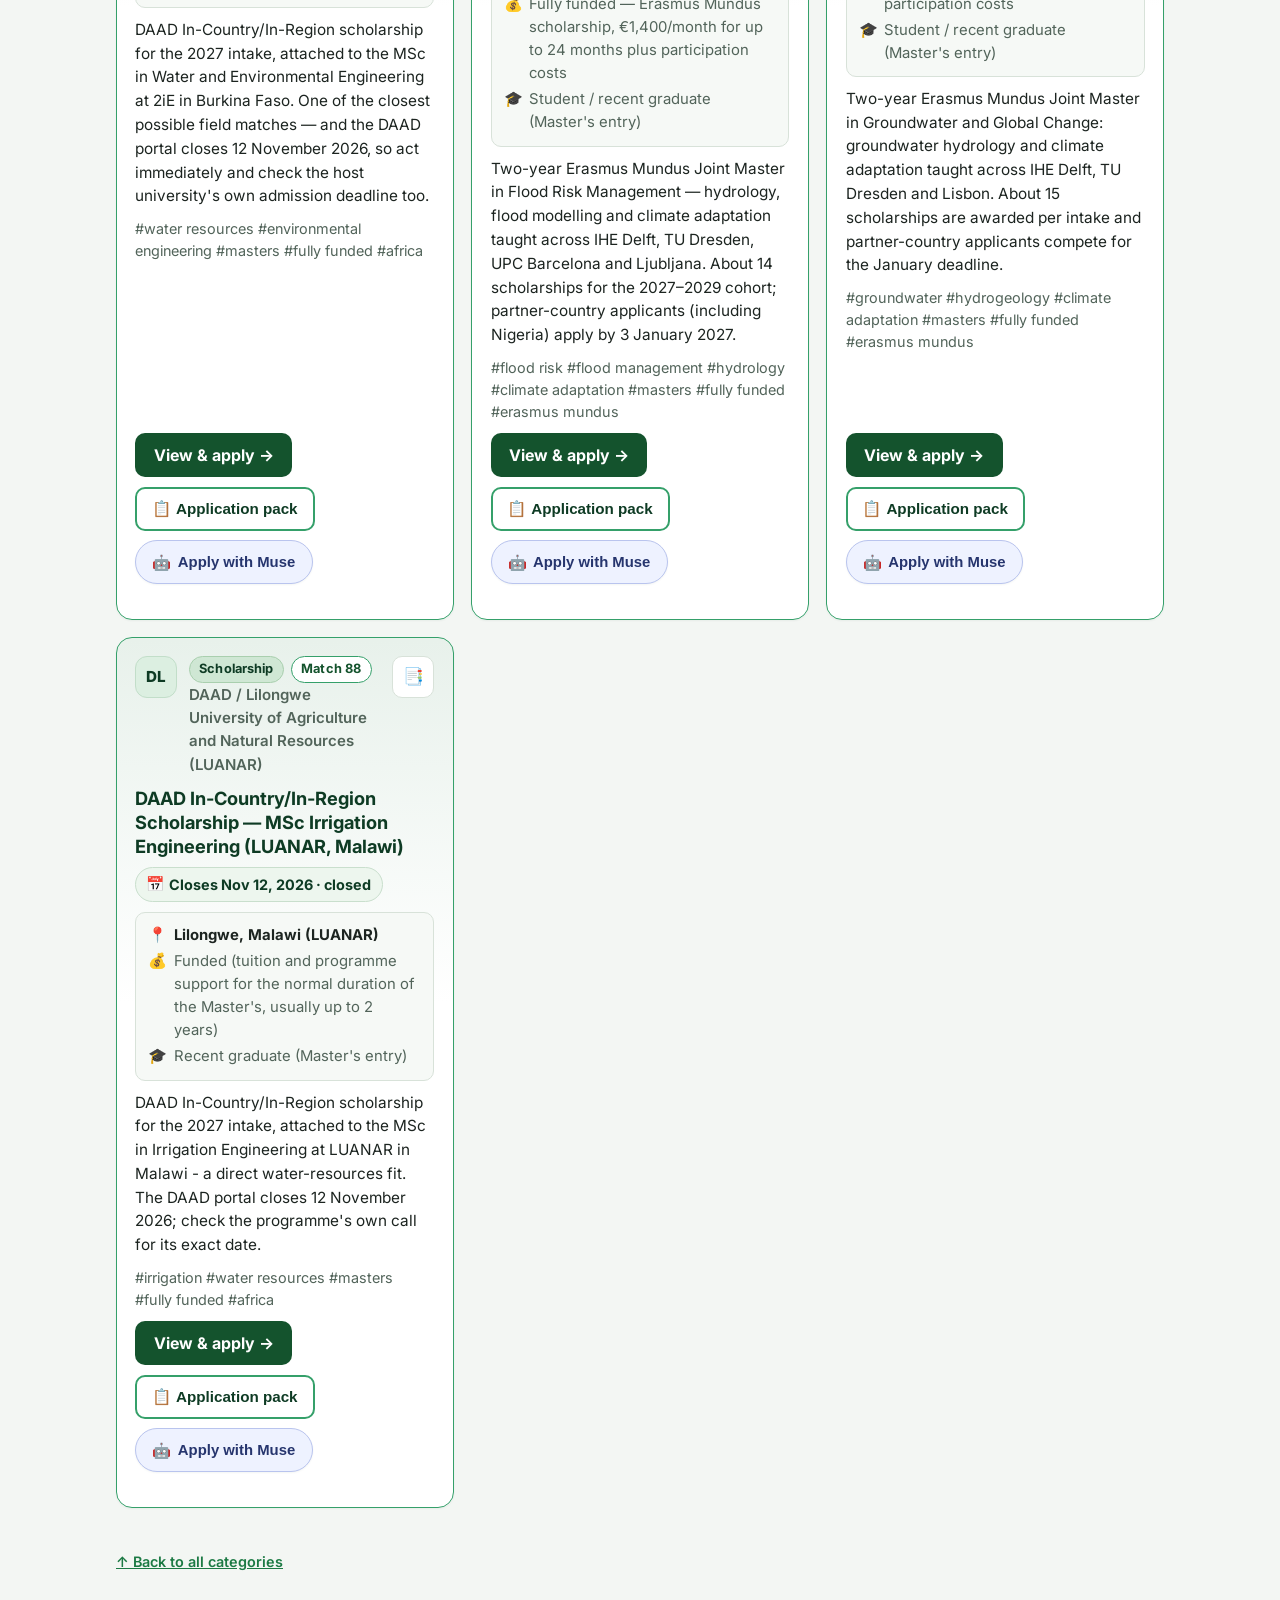
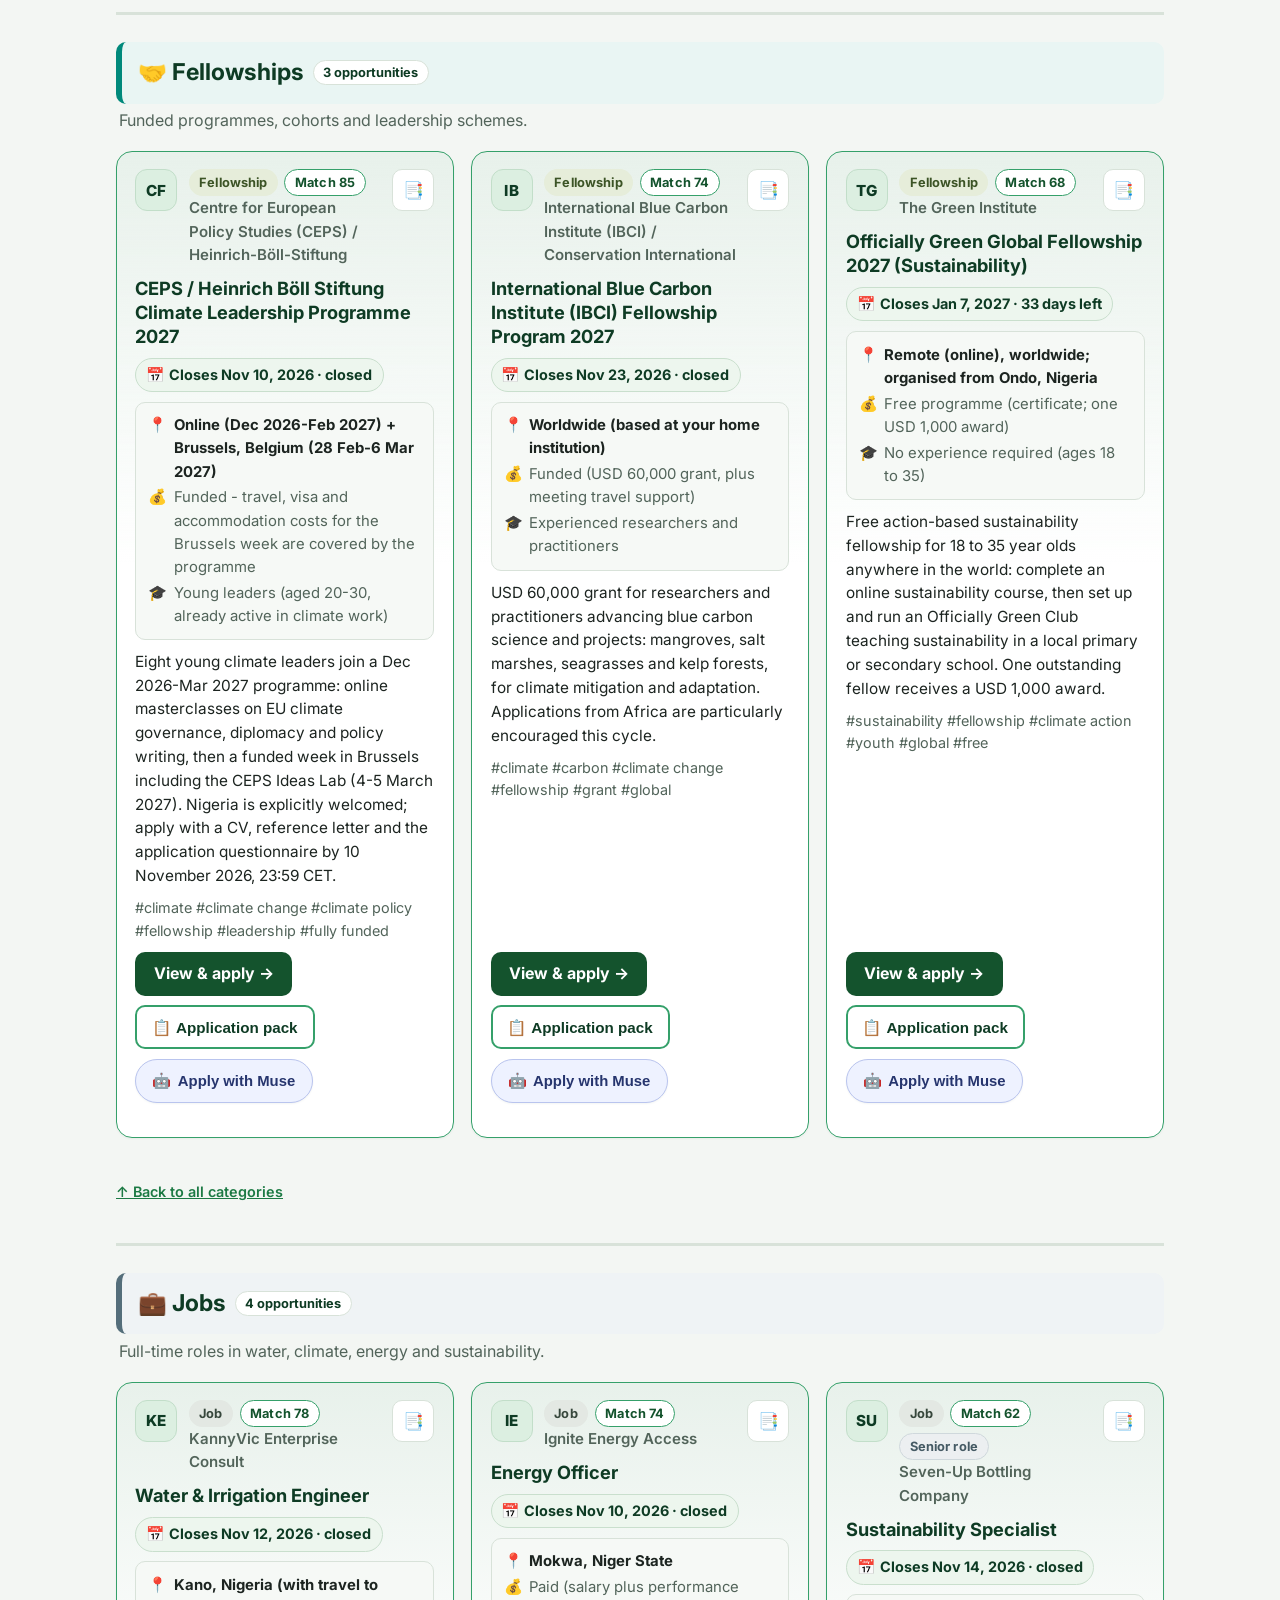
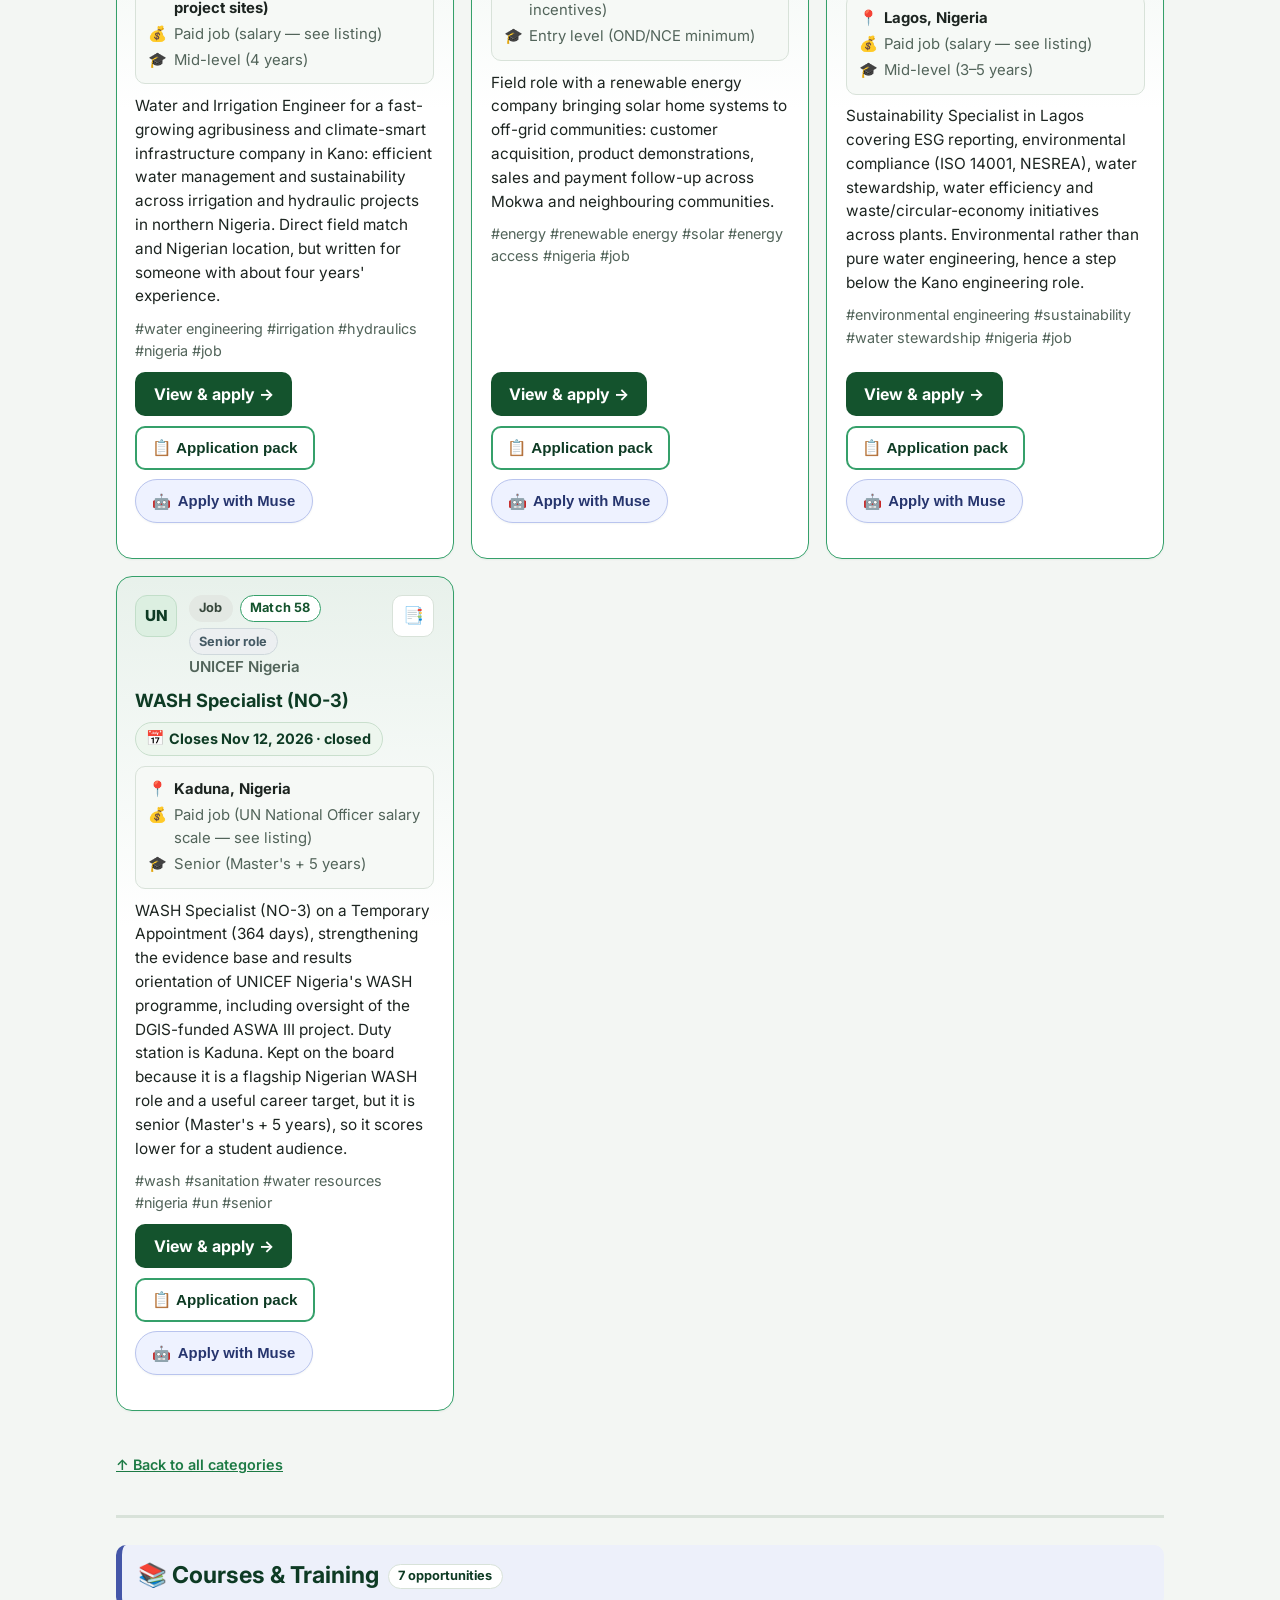
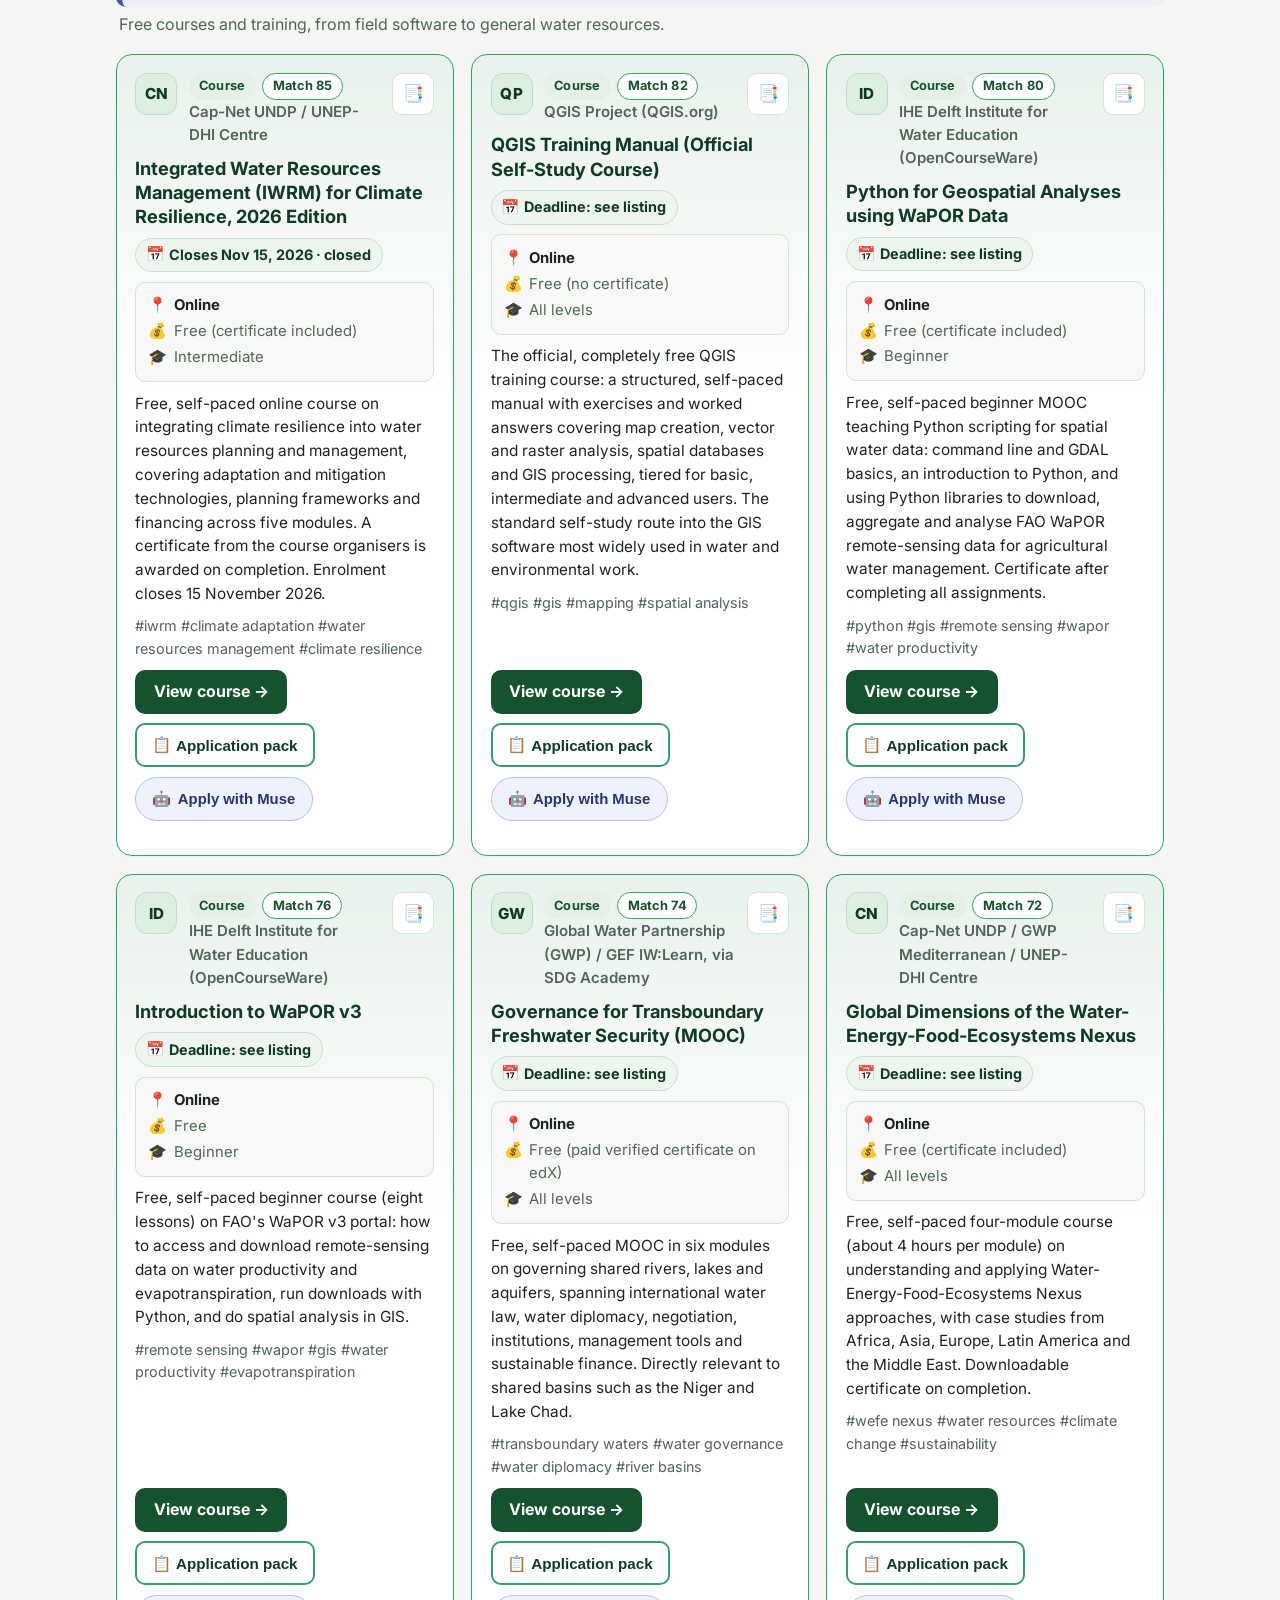
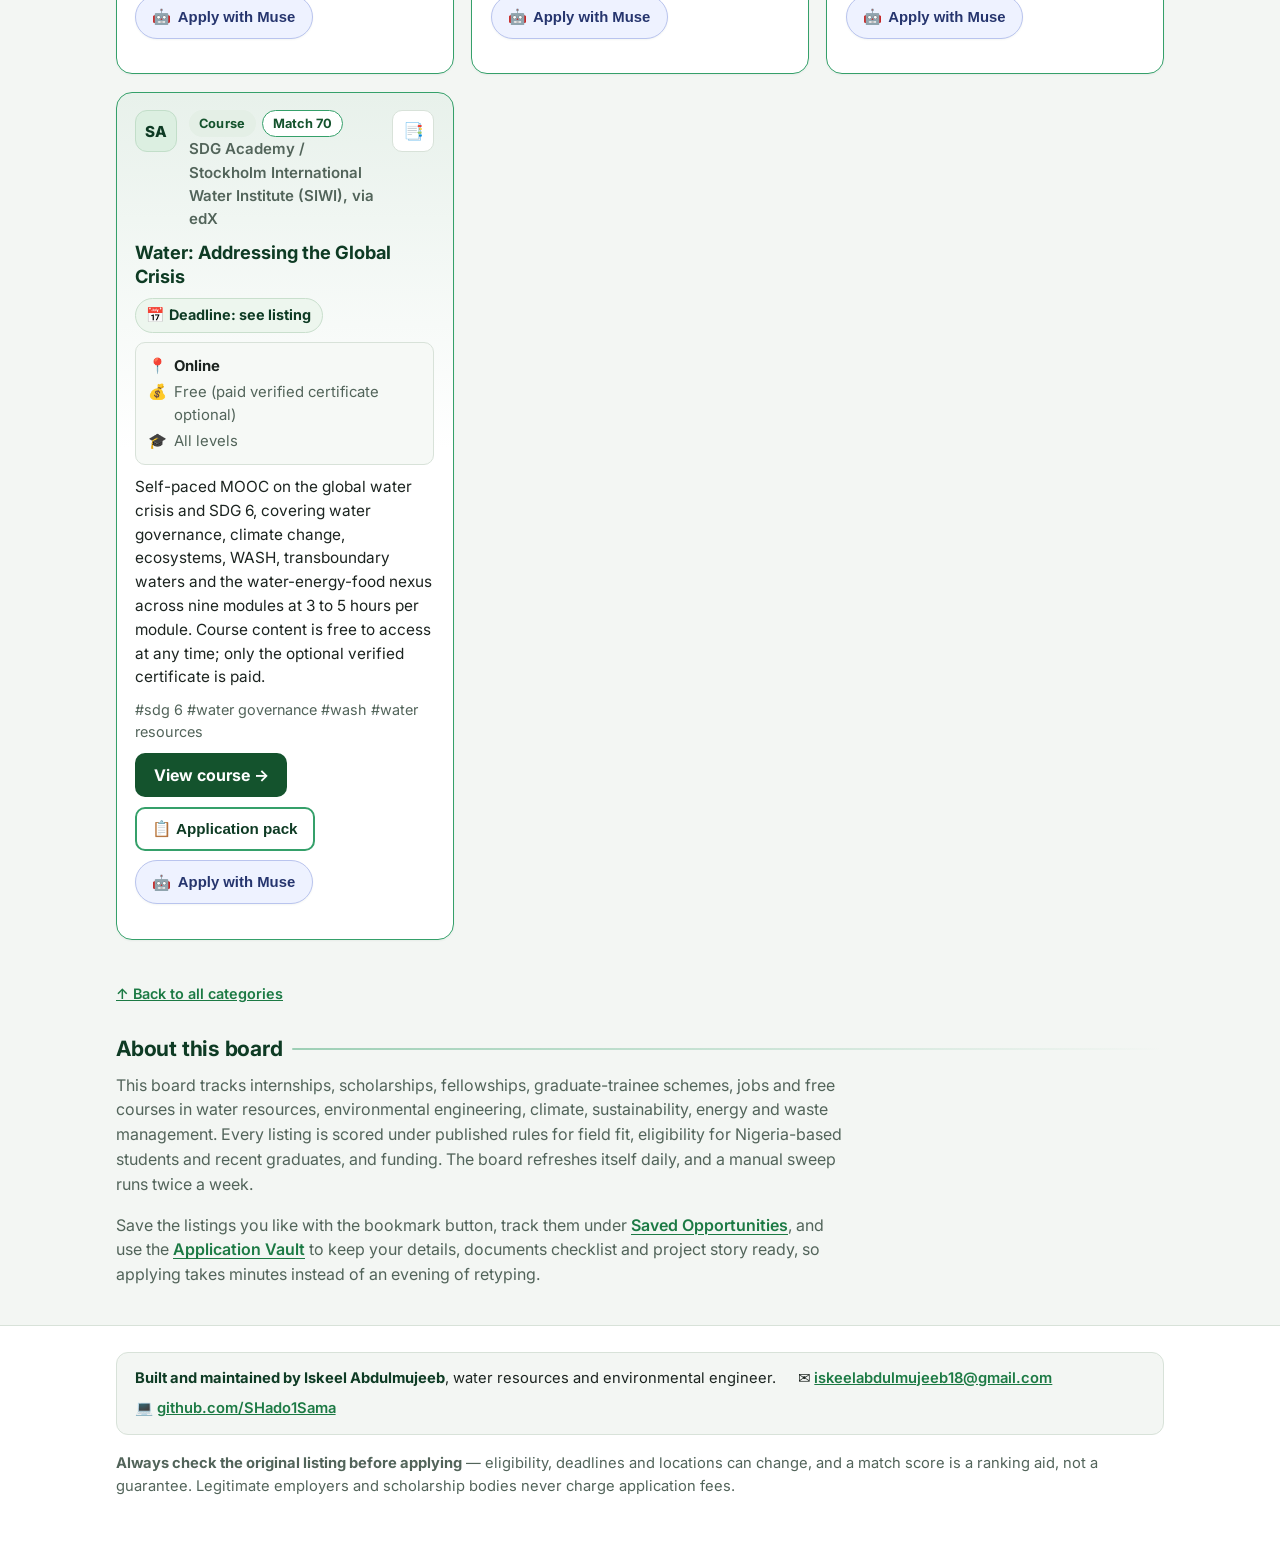
==== commit 3eea374c: "Make category grouping more obvious: sticky category bar, section subtitles, back-to-categories link" ====
--- a/index.html
+++ b/index.html
@@ -8,7 +8,7 @@
 <link rel="preconnect" href="https://fonts.googleapis.com">
 <link rel="preconnect" href="https://fonts.gstatic.com" crossorigin>
 <link href="https://fonts.googleapis.com/css2?family=Inter:wght@400;600;700;800&display=swap" rel="stylesheet">
-<link rel="stylesheet" href="styles.css?v=20261109b">
+<link rel="stylesheet" href="styles.css?v=20261109c">
 </head>
 <body>
 <a class="skip-link" href="#main">Skip to opportunities</a>
@@ -132,7 +132,7 @@
 
   <section aria-labelledby="all-heading">
     <h2 id="all-heading">All opportunities</h2>
-    <p class="section-note">Arranged by category. Tap a category to jump straight to its section.</p>
+    <p class="section-note">Arranged by category, each in its own section below. Tap a category to jump straight to it; the category buttons stay pinned while you scroll.</p>
     <nav id="category-nav" class="category-nav" aria-label="Jump to a category"></nav>
     <div id="loading-state" class="cards" aria-hidden="true">
       <div class="card skeleton"><div class="sk-line w40"></div><div class="sk-line w80"></div><div class="sk-line w60"></div><div class="sk-line w90"></div></div>
@@ -205,6 +205,6 @@
   </div>
 </div>
 
-<script src="app.js?v=20261109b"></script>
+<script src="app.js?v=20261109c"></script>
 </body>
 </html>
--- a/styles.css
+++ b/styles.css
@@ -368,10 +368,34 @@
 .progress .step.done { background: #ddefe2; border-color: #a9cfae; color: var(--teal-dark); }
 .progress .step.current { background: var(--teal-dark); border-color: var(--teal-dark); color: #fff; font-weight: 700; }
 
-/* Grouped-by-type sections on the board */
-.type-group { margin-bottom: .6rem; }
-.type-heading { display: flex; align-items: center; gap: .55rem; font-size: 1.14rem; color: var(--deep); margin: 1.15rem 0 .7rem; }
-.type-count { background: #ddefe2; color: var(--teal-dark); border-radius: 999px; padding: .1rem .6rem; font-size: .8rem; font-weight: 700; }
+/* Grouped-by-type sections on the board: each category is its own band,
+   separated by a full-width rule, so the grouping reads at a glance. */
+.type-group { margin: 2.4rem 0 0; padding-top: 1.7rem; border-top: 3px solid var(--line); scroll-margin-top: 88px; }
+.type-group:first-child { margin-top: .6rem; padding-top: 0; border-top: none; }
+.type-heading {
+  display: flex; align-items: center; gap: .55rem; font-size: 1.45rem; color: var(--deep);
+  margin: 0 0 .3rem; padding: .8rem 1rem; border-radius: 10px;
+  background: #f2f7f2; border-left: 6px solid var(--teal);
+}
+.type-sub { color: var(--muted); margin: 0 0 1.1rem .2rem; }
+.type-back { display: inline-block; margin-top: 1.1rem; font-size: .9rem; font-weight: 600; }
+.type-heading.t-internship { border-left-color: #43a047; background: #eef6ee; }
+.type-heading.t-scholarship { border-left-color: #7b5ea7; background: #f3effa; }
+.type-heading.t-fellowship { border-left-color: #00897b; background: #e9f5f3; }
+.type-heading.t-graduate-trainee { border-left-color: #ef8f2c; background: #fdf3e7; }
+.type-heading.t-job { border-left-color: #546e7a; background: #eff3f5; }
+.type-heading.t-course { border-left-color: #4456a8; background: #edf0fa; }
+.type-count { background: #fff; color: var(--deep); border: 1px solid var(--line); border-radius: 999px; padding: .1rem .6rem; font-size: .8rem; font-weight: 700; }
+.category-nav { display: flex; flex-wrap: wrap; gap: .5rem; margin: .35rem 0 .4rem; position: sticky; top: 0; z-index: 20; background: var(--bg); padding: .55rem 0; }
+.category-nav[hidden] { display: none; }
+.cat-chip {
+  display: inline-flex; align-items: center; gap: .45rem;
+  padding: .55rem .95rem; min-height: 44px; border-radius: 999px;
+  background: #fff; border: 1.5px solid var(--teal); color: var(--deep);
+  font-weight: 700; font-size: .93rem; cursor: pointer; box-shadow: var(--shadow-sm);
+}
+.cat-chip:hover { background: #edf6ee; }
+.cat-count { background: var(--teal-dark); color: #fff; border-radius: 999px; padding: .05rem .5rem; font-size: .78rem; font-weight: 700; }
 
 /* Pack modal */
 .modal {
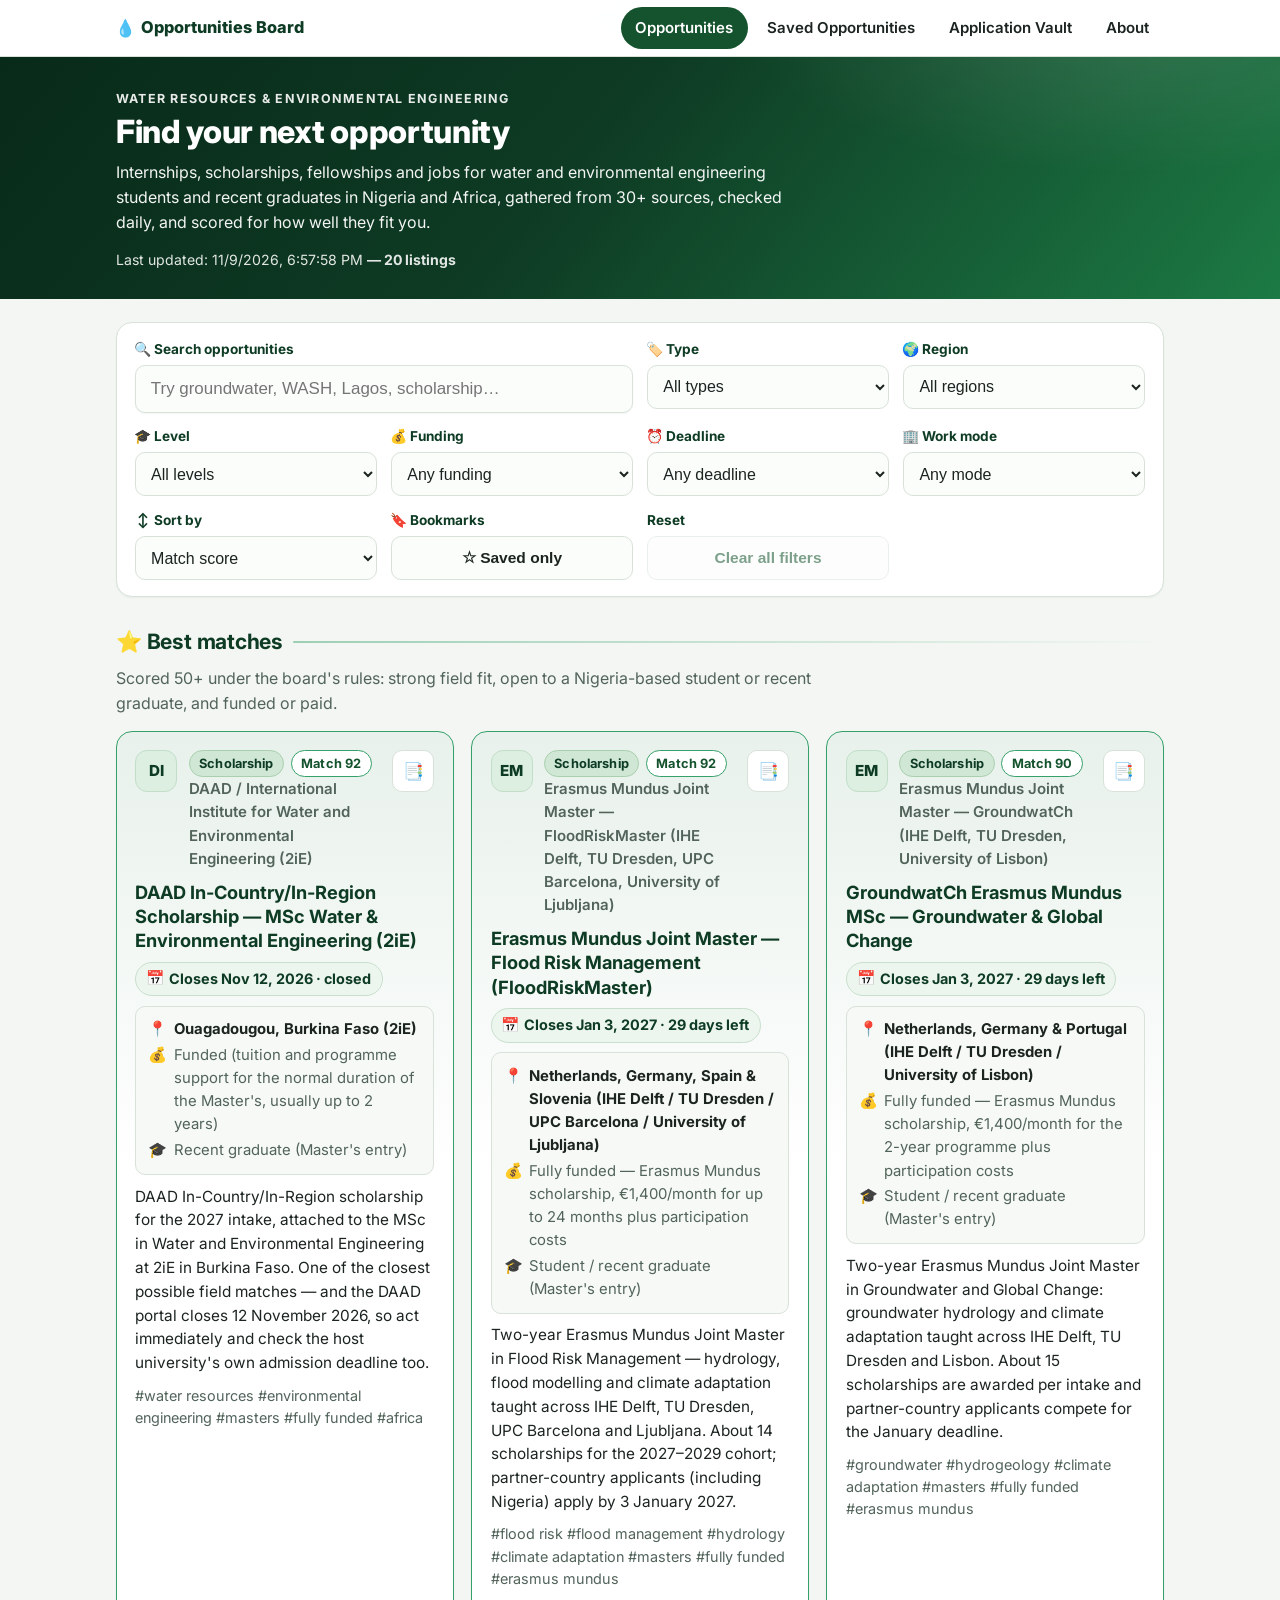
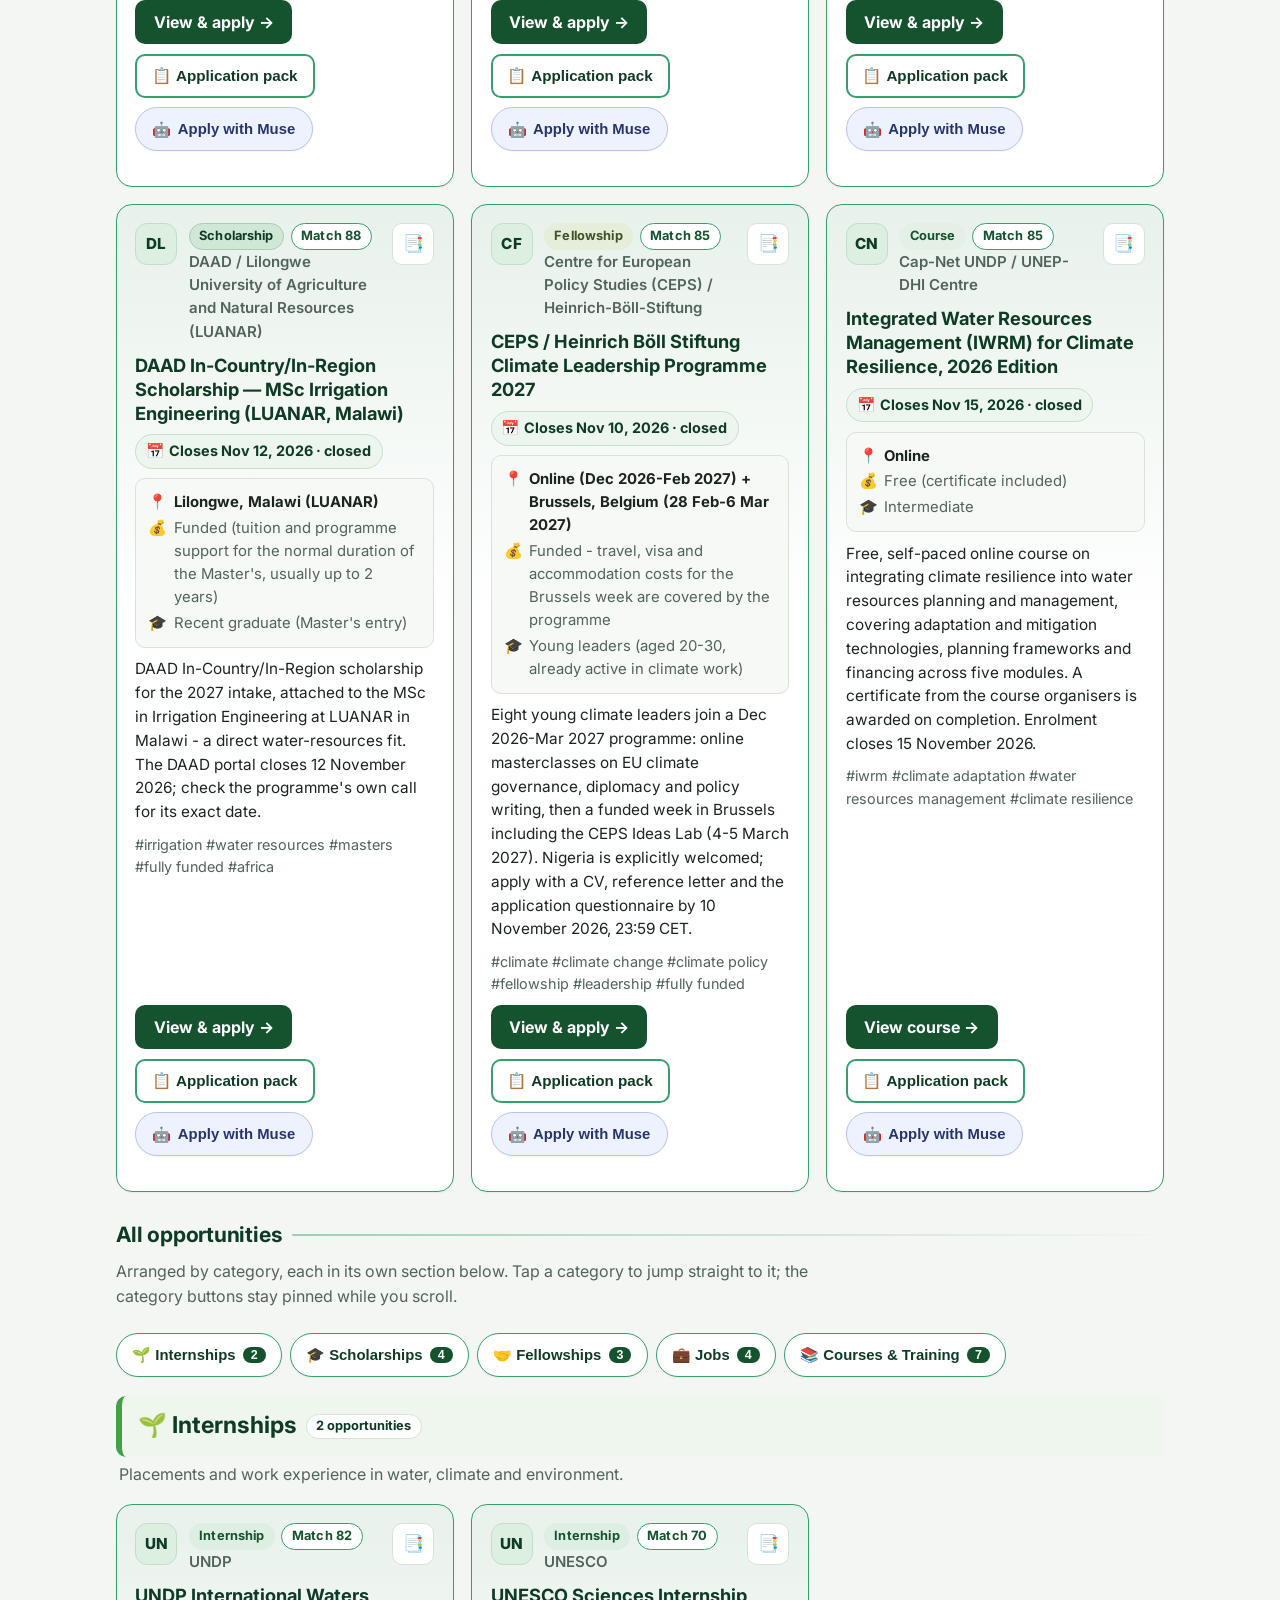
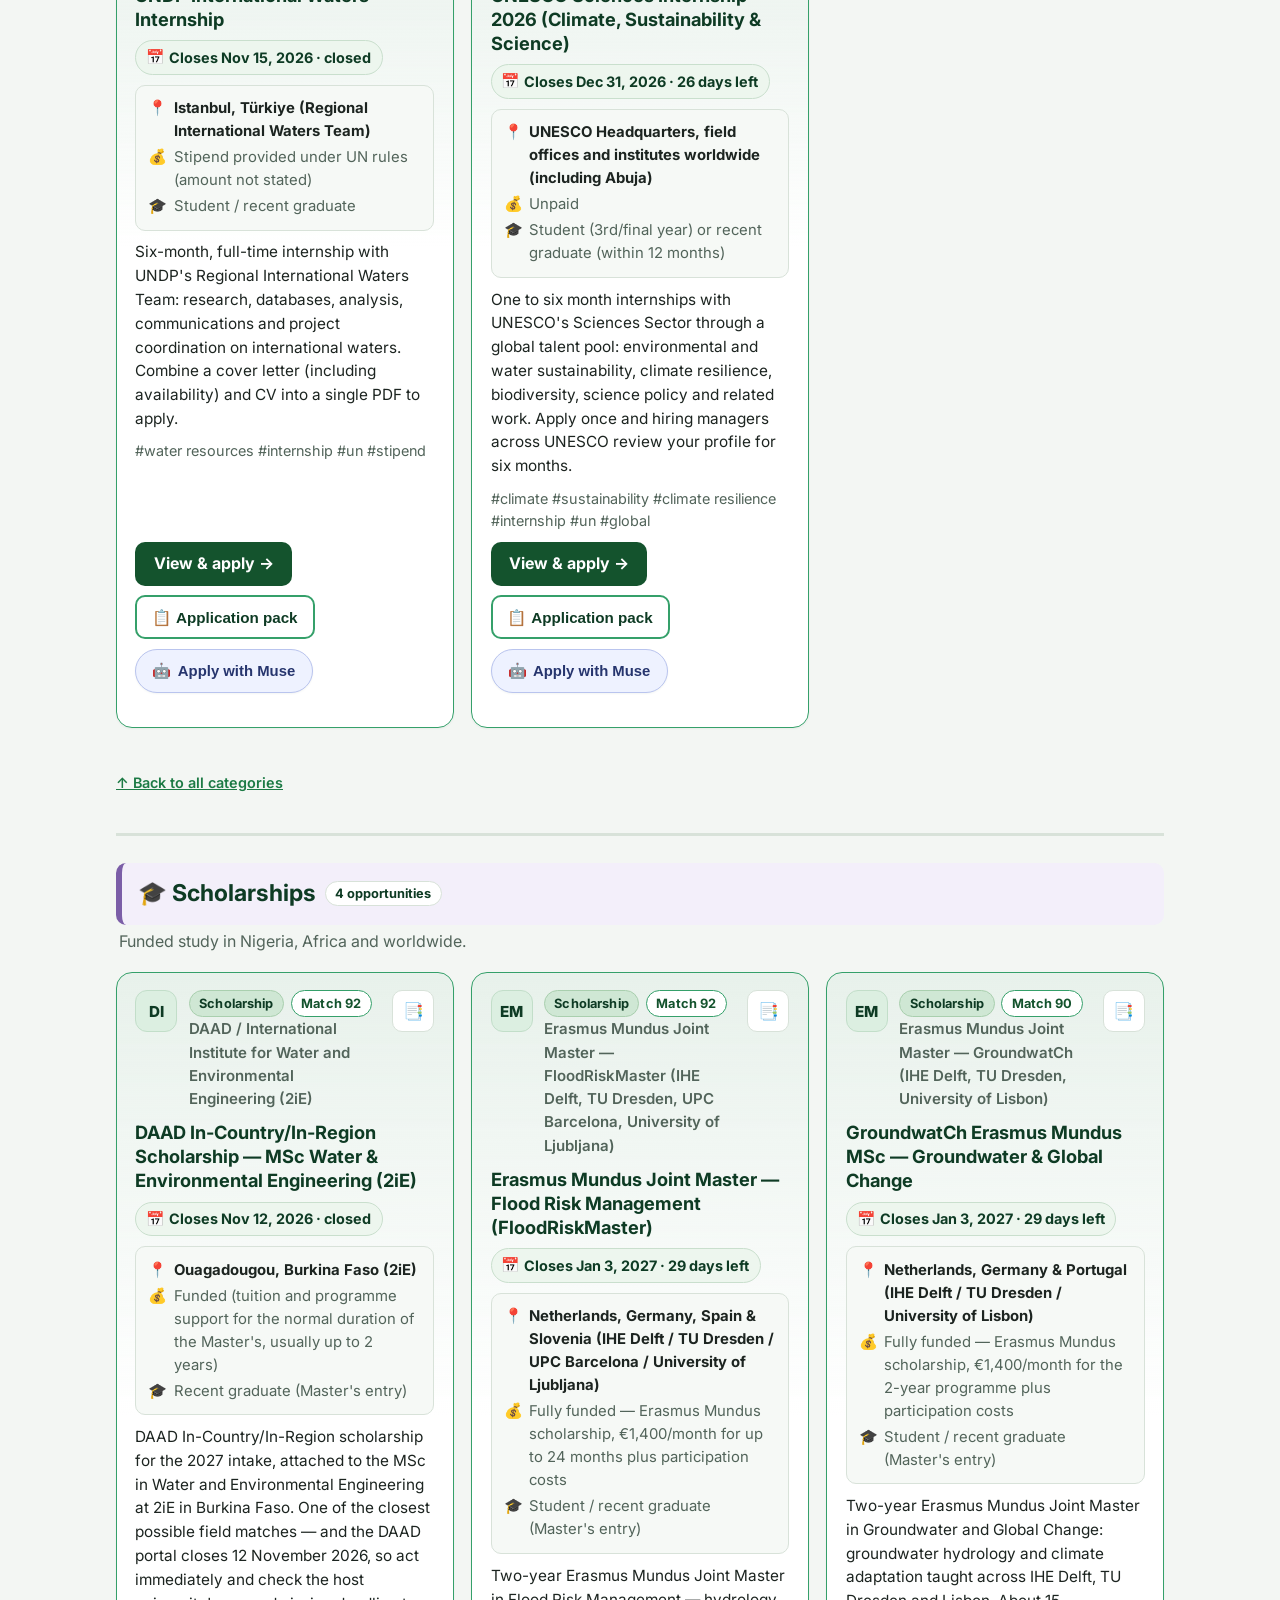
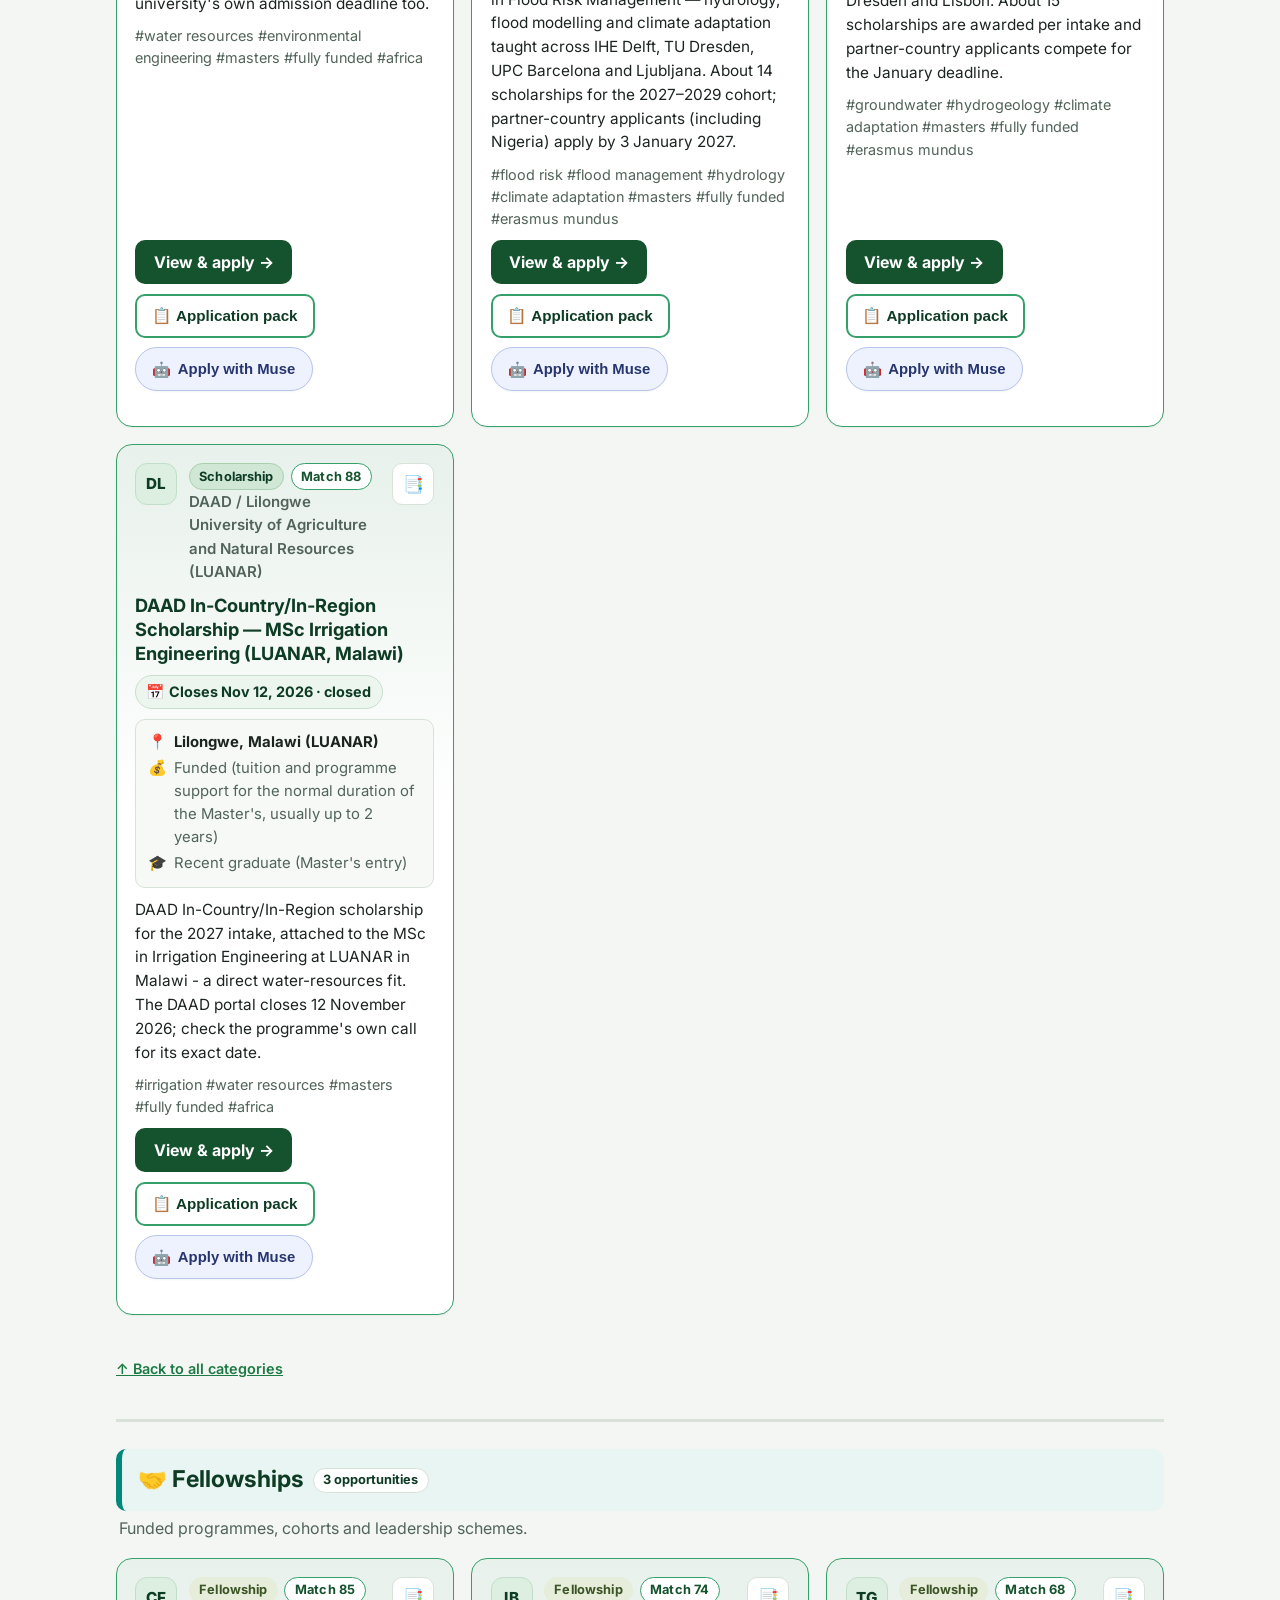
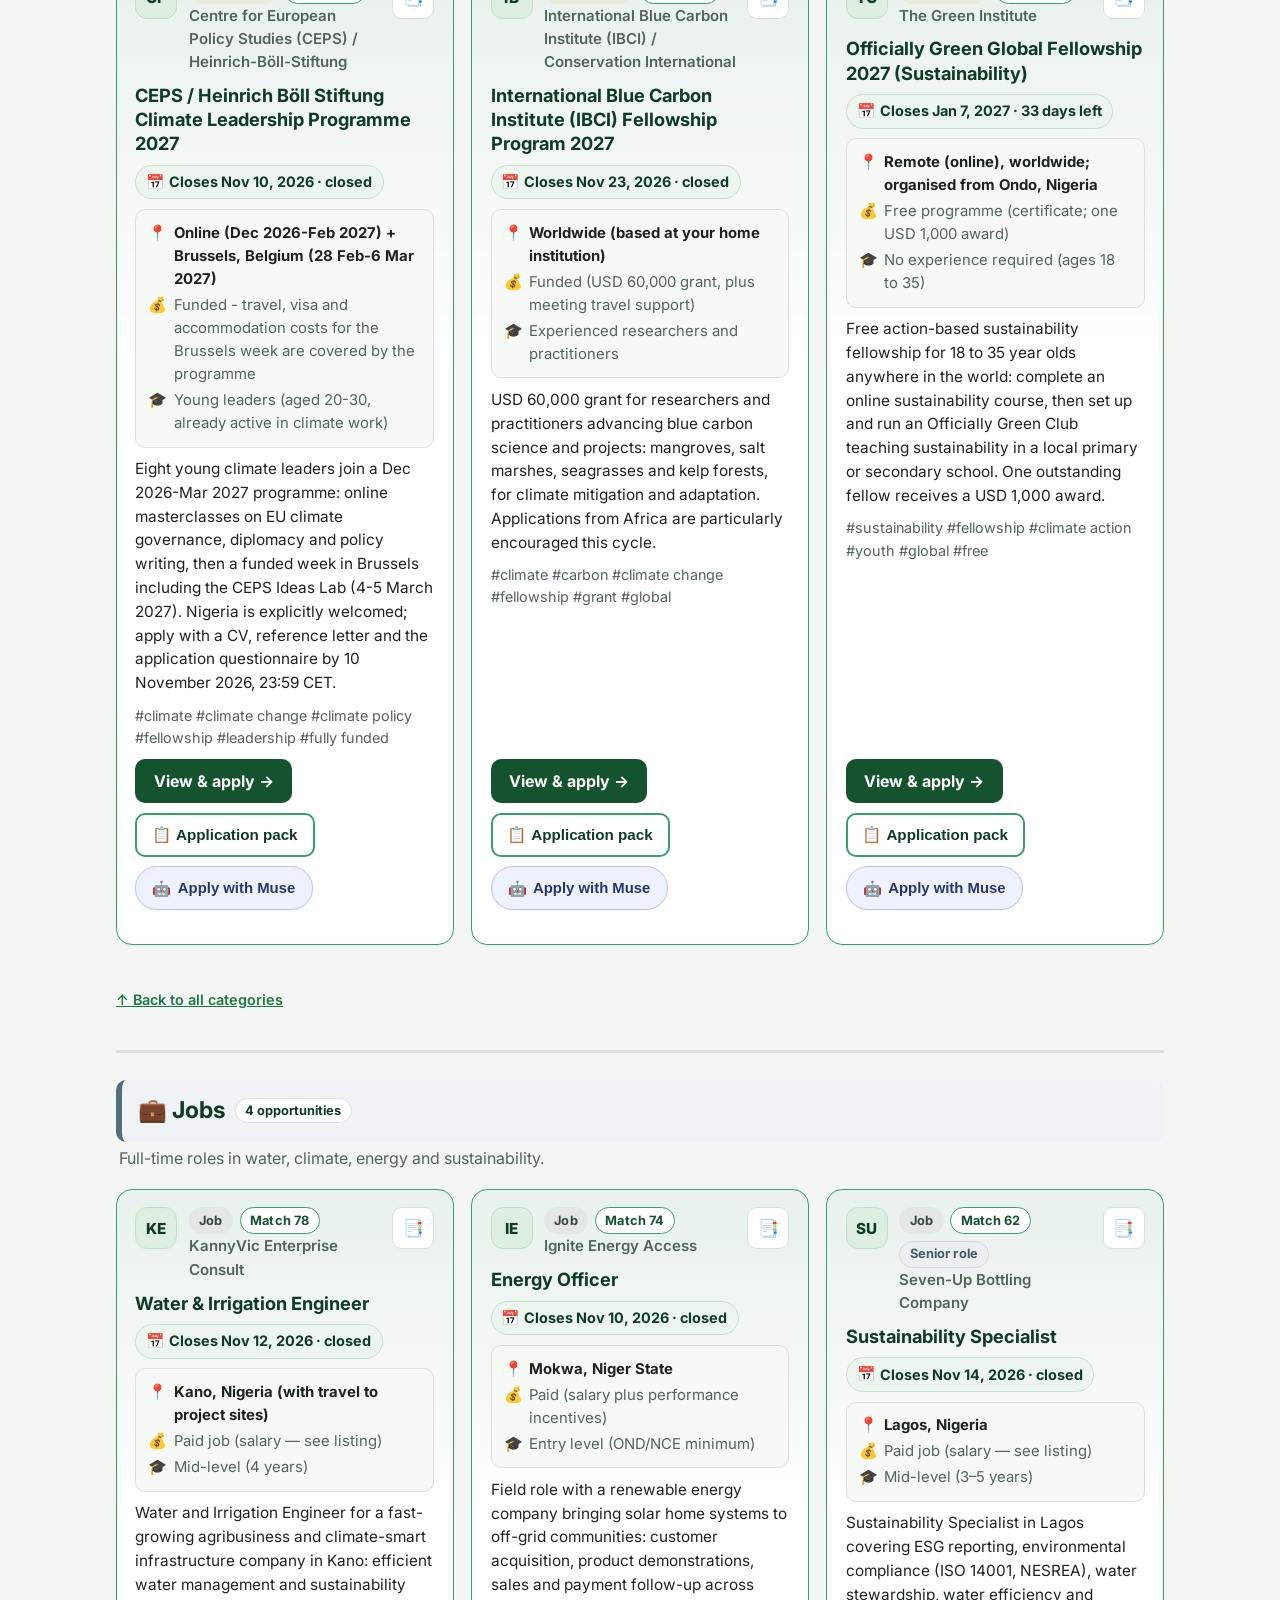
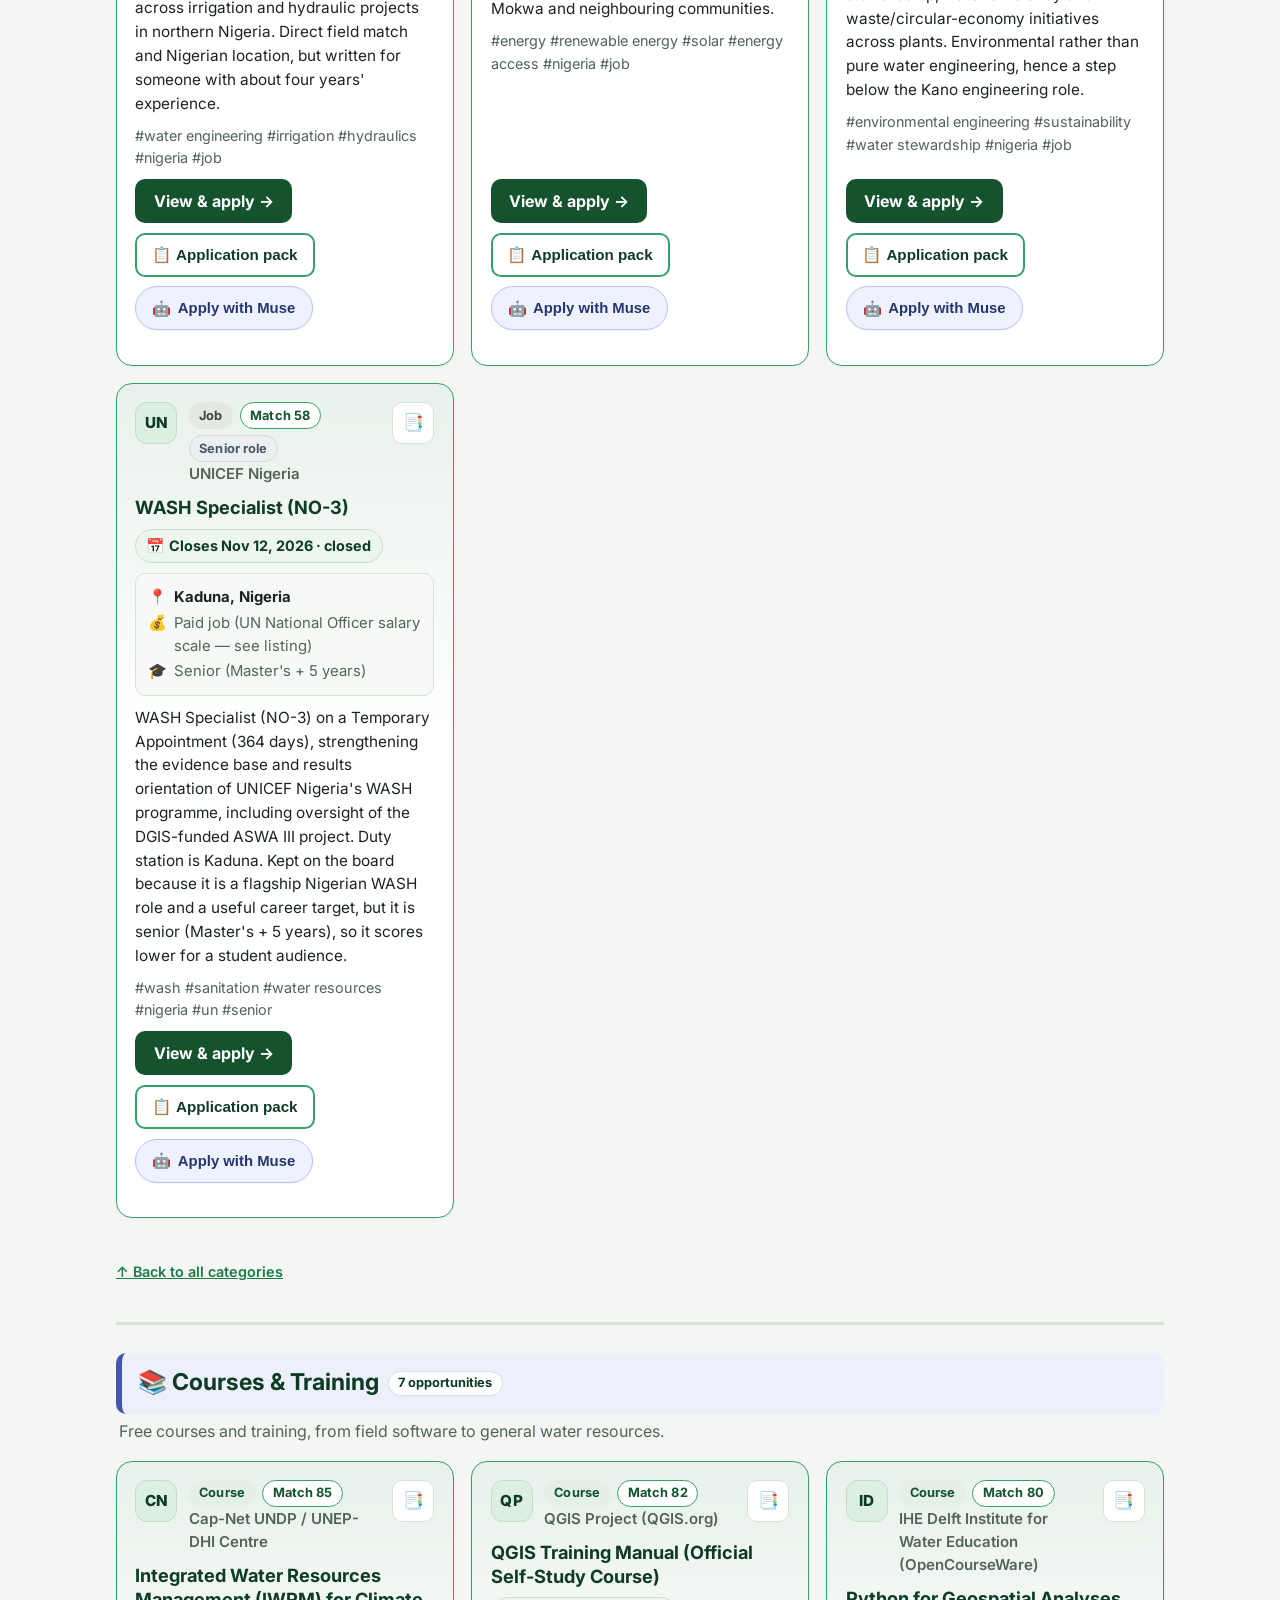
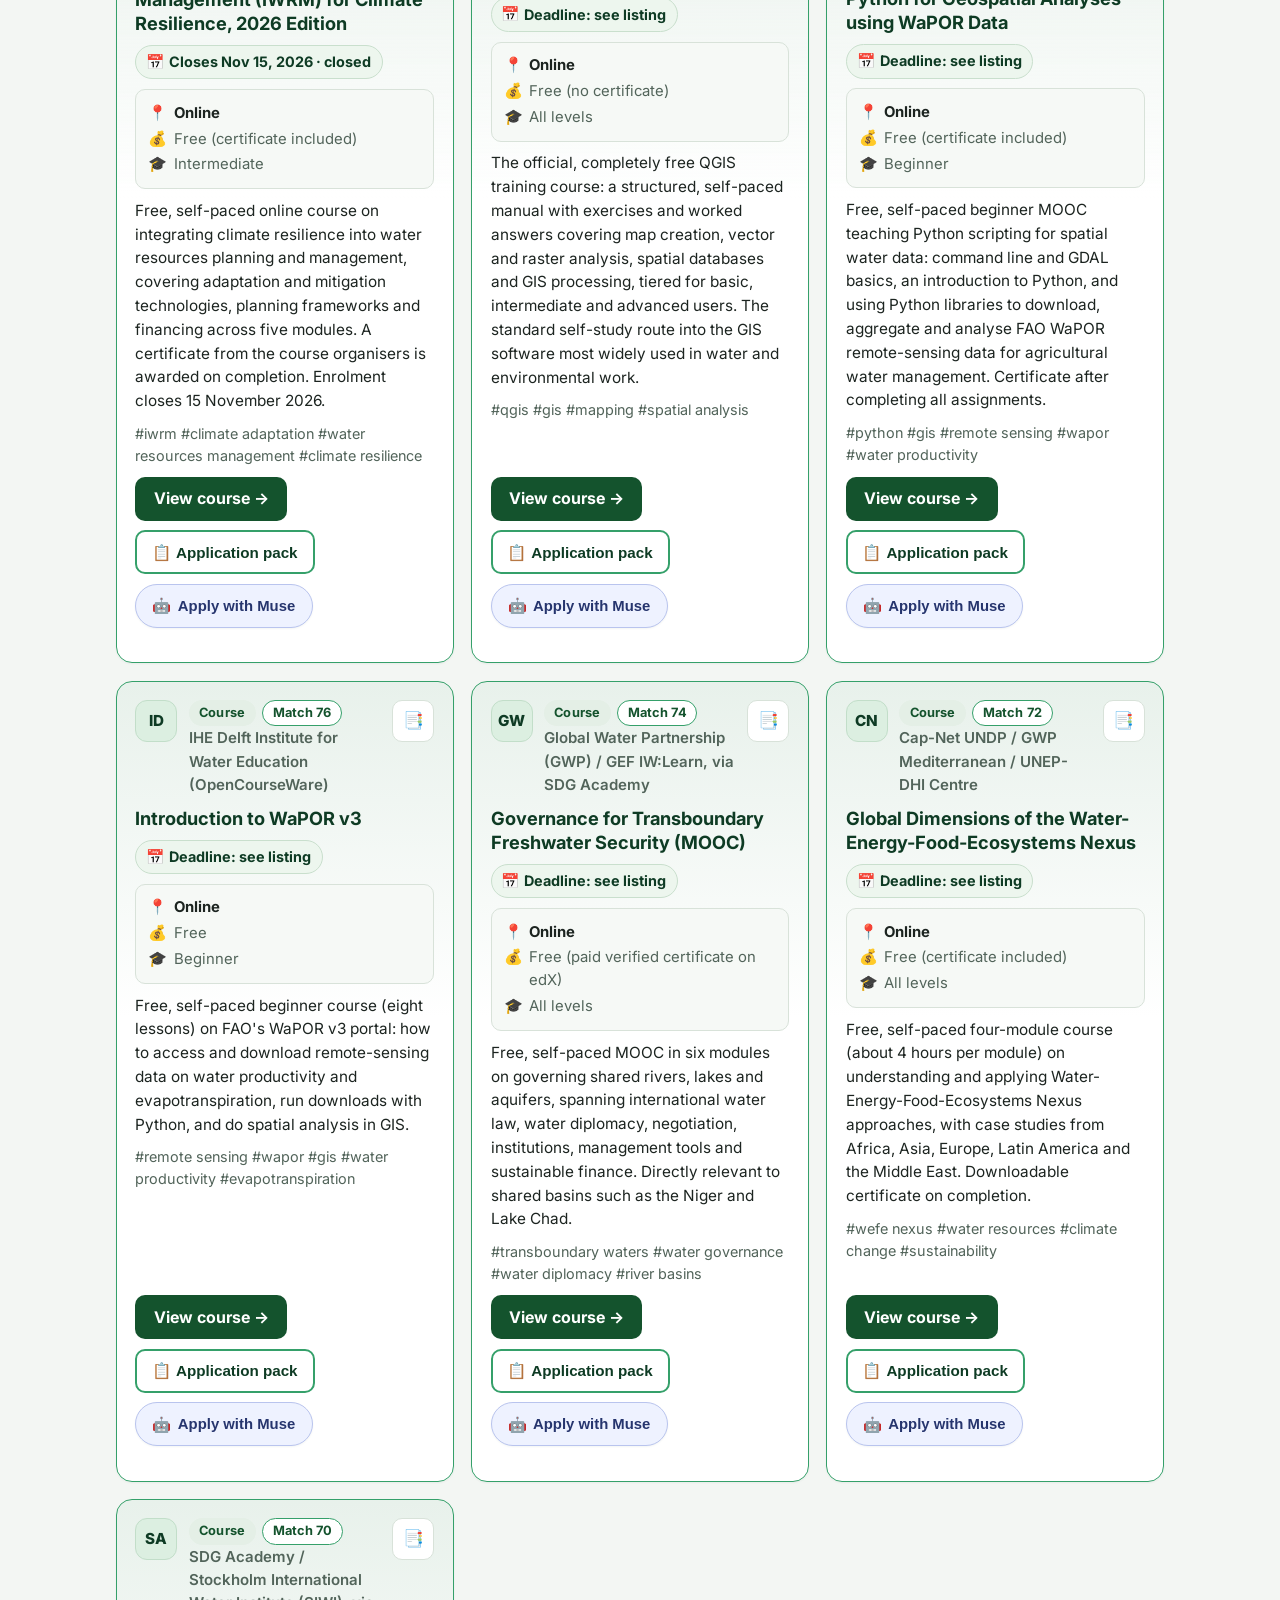
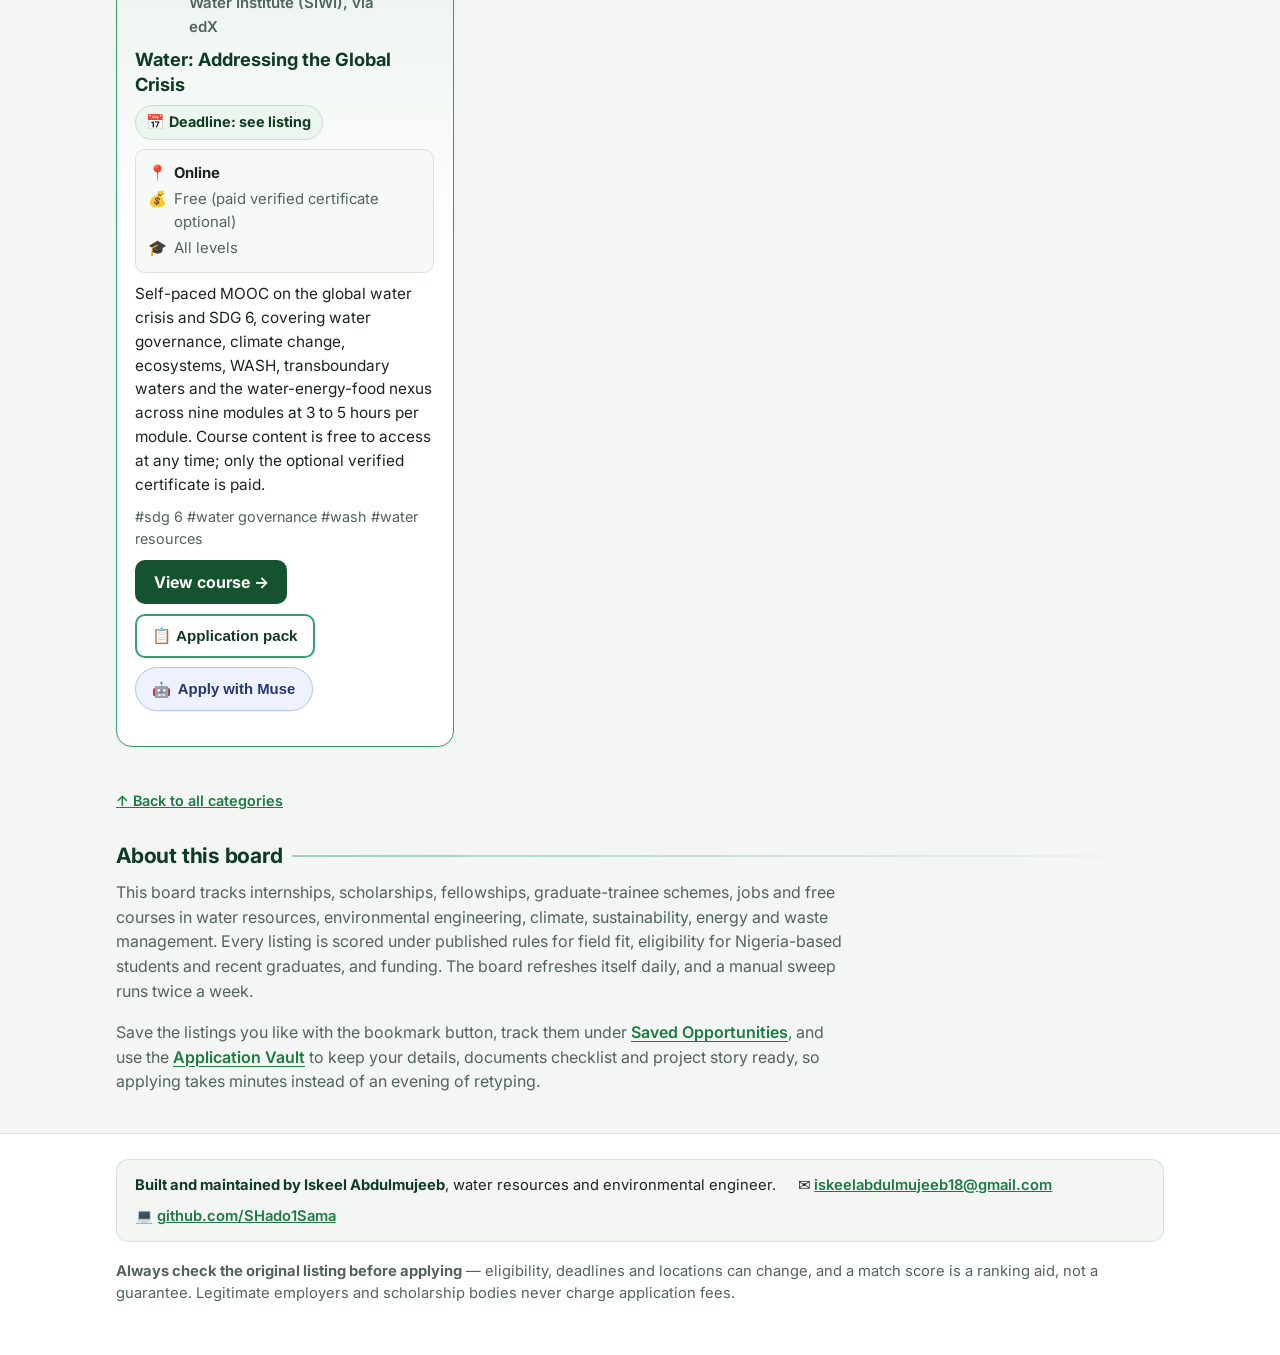
==== commit c7c0ed7b: "Remove loading skeleton cards entirely and make the hidden attribute always win" ====
--- a/index.html
+++ b/index.html
@@ -8,7 +8,7 @@
 <link rel="preconnect" href="https://fonts.googleapis.com">
 <link rel="preconnect" href="https://fonts.gstatic.com" crossorigin>
 <link href="https://fonts.googleapis.com/css2?family=Inter:wght@400;600;700;800&display=swap" rel="stylesheet">
-<link rel="stylesheet" href="styles.css?v=20261109c">
+<link rel="stylesheet" href="styles.css?v=20261109d">
 </head>
 <body>
 <a class="skip-link" href="#main">Skip to opportunities</a>
@@ -134,11 +134,6 @@
     <h2 id="all-heading">All opportunities</h2>
     <p class="section-note">Arranged by category, each in its own section below. Tap a category to jump straight to it; the category buttons stay pinned while you scroll.</p>
     <nav id="category-nav" class="category-nav" aria-label="Jump to a category"></nav>
-    <div id="loading-state" class="cards" aria-hidden="true">
-      <div class="card skeleton"><div class="sk-line w40"></div><div class="sk-line w80"></div><div class="sk-line w60"></div><div class="sk-line w90"></div></div>
-      <div class="card skeleton"><div class="sk-line w40"></div><div class="sk-line w80"></div><div class="sk-line w60"></div><div class="sk-line w90"></div></div>
-      <div class="card skeleton"><div class="sk-line w40"></div><div class="sk-line w80"></div><div class="sk-line w60"></div><div class="sk-line w90"></div></div>
-    </div>
     <div id="results" aria-live="polite"></div>
     <div id="empty-state" class="empty" hidden>
       <p class="empty-icon" aria-hidden="true">🔍</p>
@@ -205,6 +200,6 @@
   </div>
 </div>
 
-<script src="app.js?v=20261109c"></script>
+<script src="app.js?v=20261109d"></script>
 </body>
 </html>
--- a/styles.css
+++ b/styles.css
@@ -274,16 +274,10 @@
 .empty-icon { font-size: 1.9rem; margin: 0 0 .4rem; }
 .empty .btn { margin-top: .6rem; }
 
-/* Loading skeletons */
-.skeleton { pointer-events: none; }
-.sk-line {
-  height: .92rem; border-radius: 6px; margin: .35rem 0;
-  background: linear-gradient(90deg, #e4ece5, #f3f7f3, #e4ece5);
-  background-size: 200% 100%; animation: shimmer 1.15s linear infinite;
-}
-.sk-line.w40 { width: 40%; } .sk-line.w60 { width: 60%; }
-.sk-line.w80 { width: 80%; } .sk-line.w90 { width: 90%; }
-@keyframes shimmer { from { background-position: 200% 0; } to { background-position: -200% 0; } }
+/* The hidden attribute must always win: a class that sets display (like
+   .cards) otherwise overrides it, which is what left the old loading
+   skeleton cards on screen forever. */
+[hidden] { display: none !important; }
 
 /* Buttons */
 .btn {
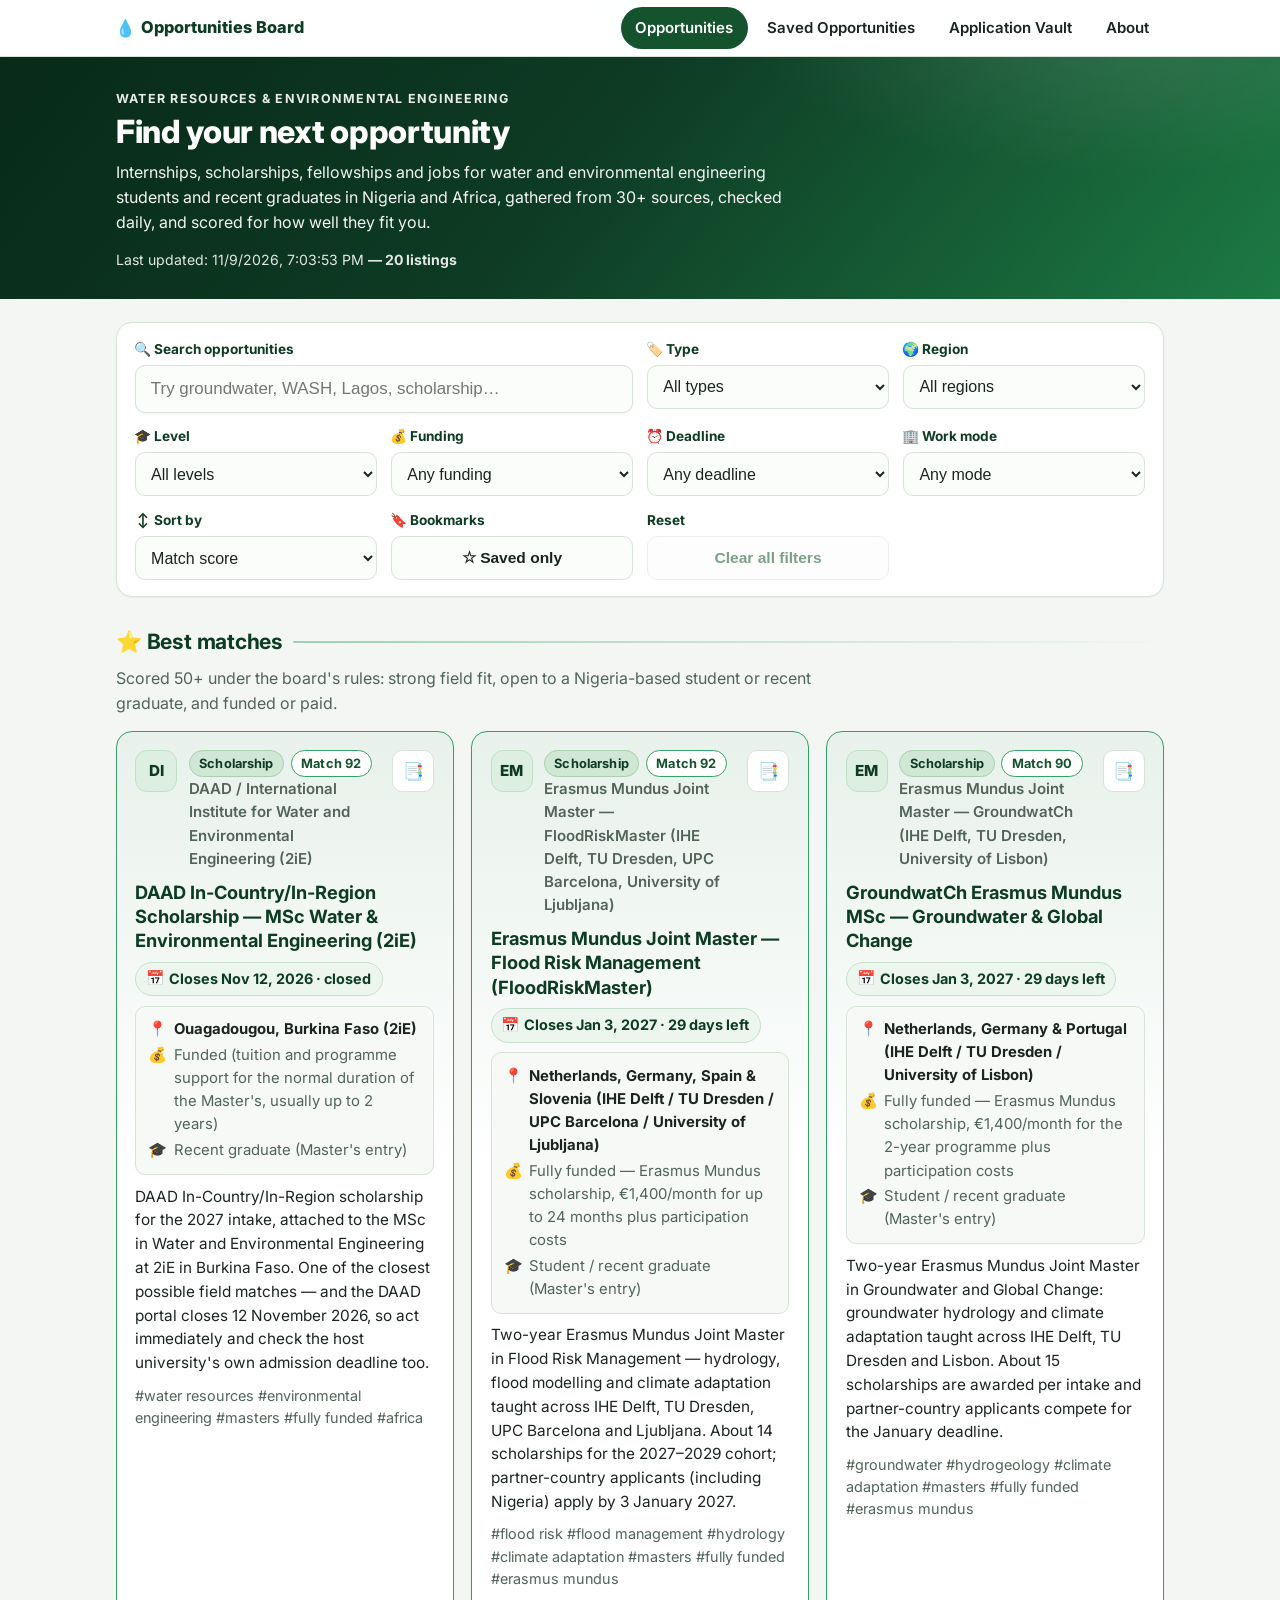
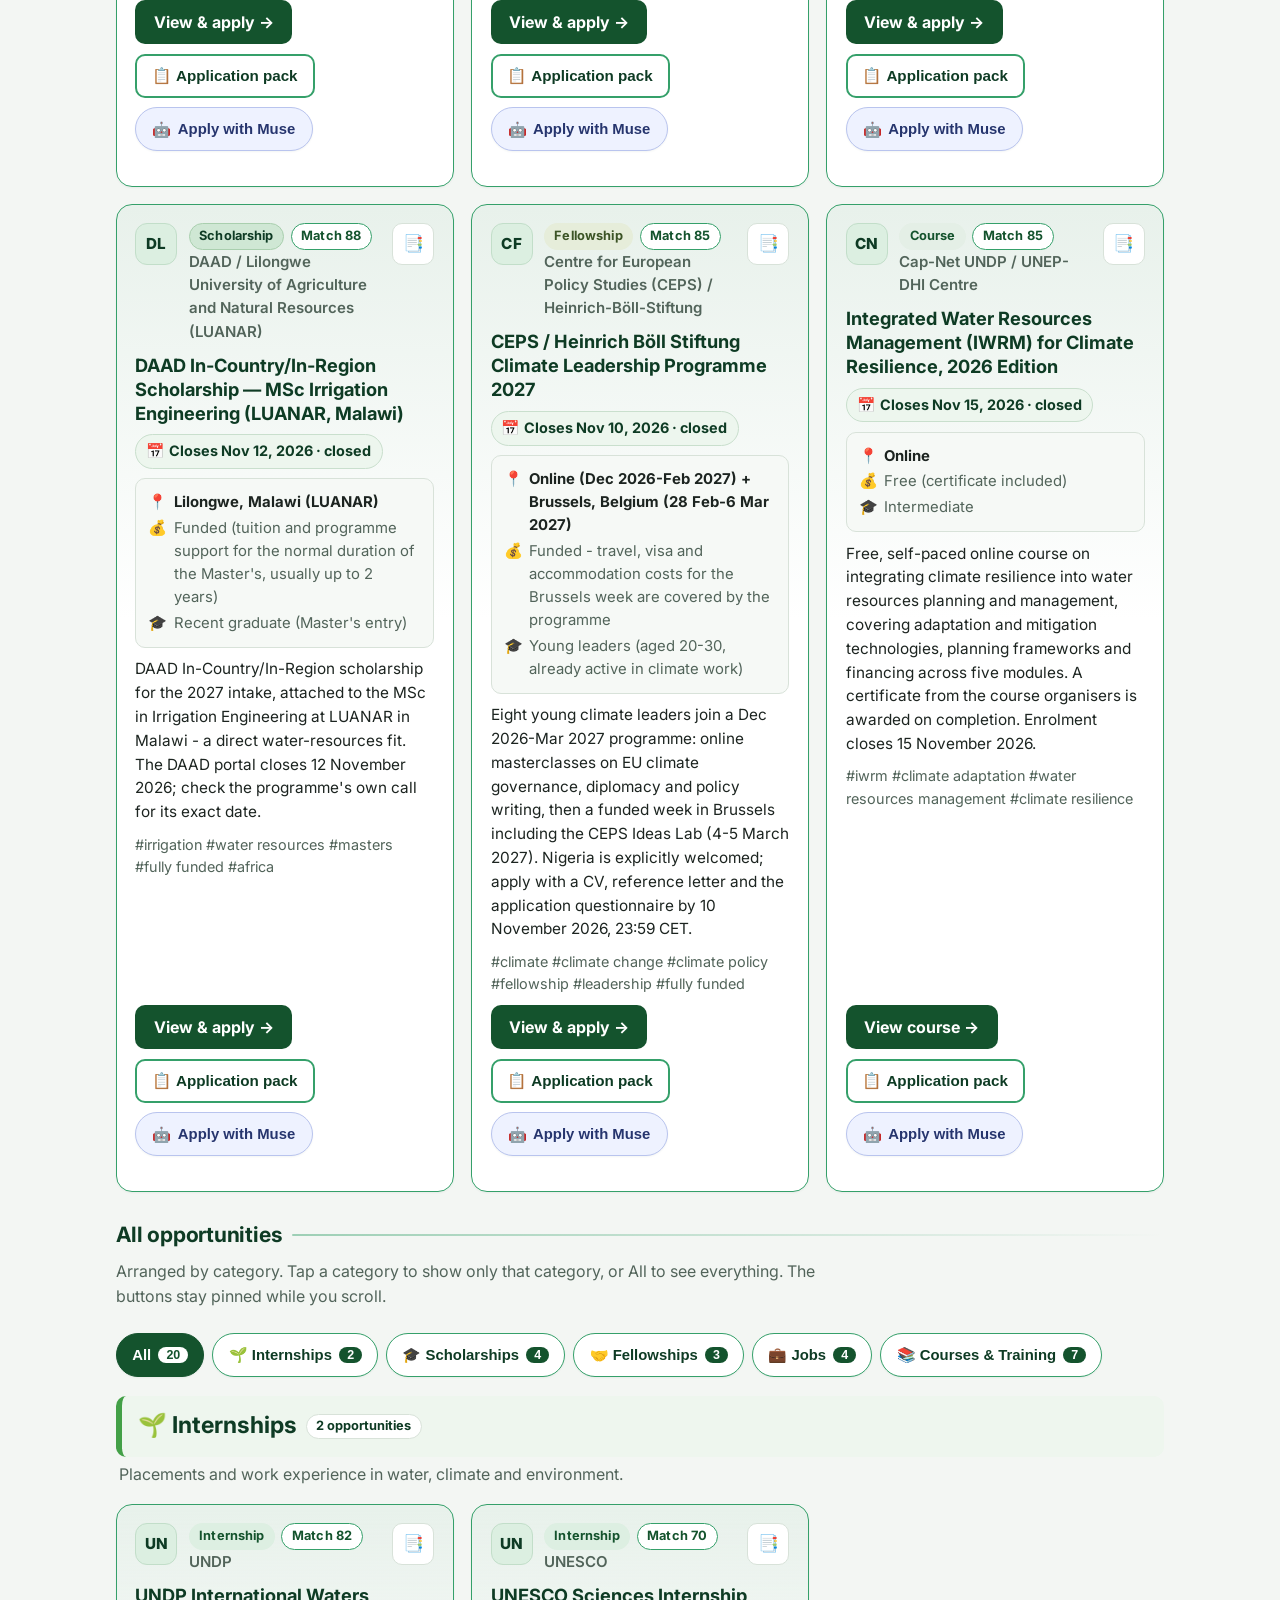
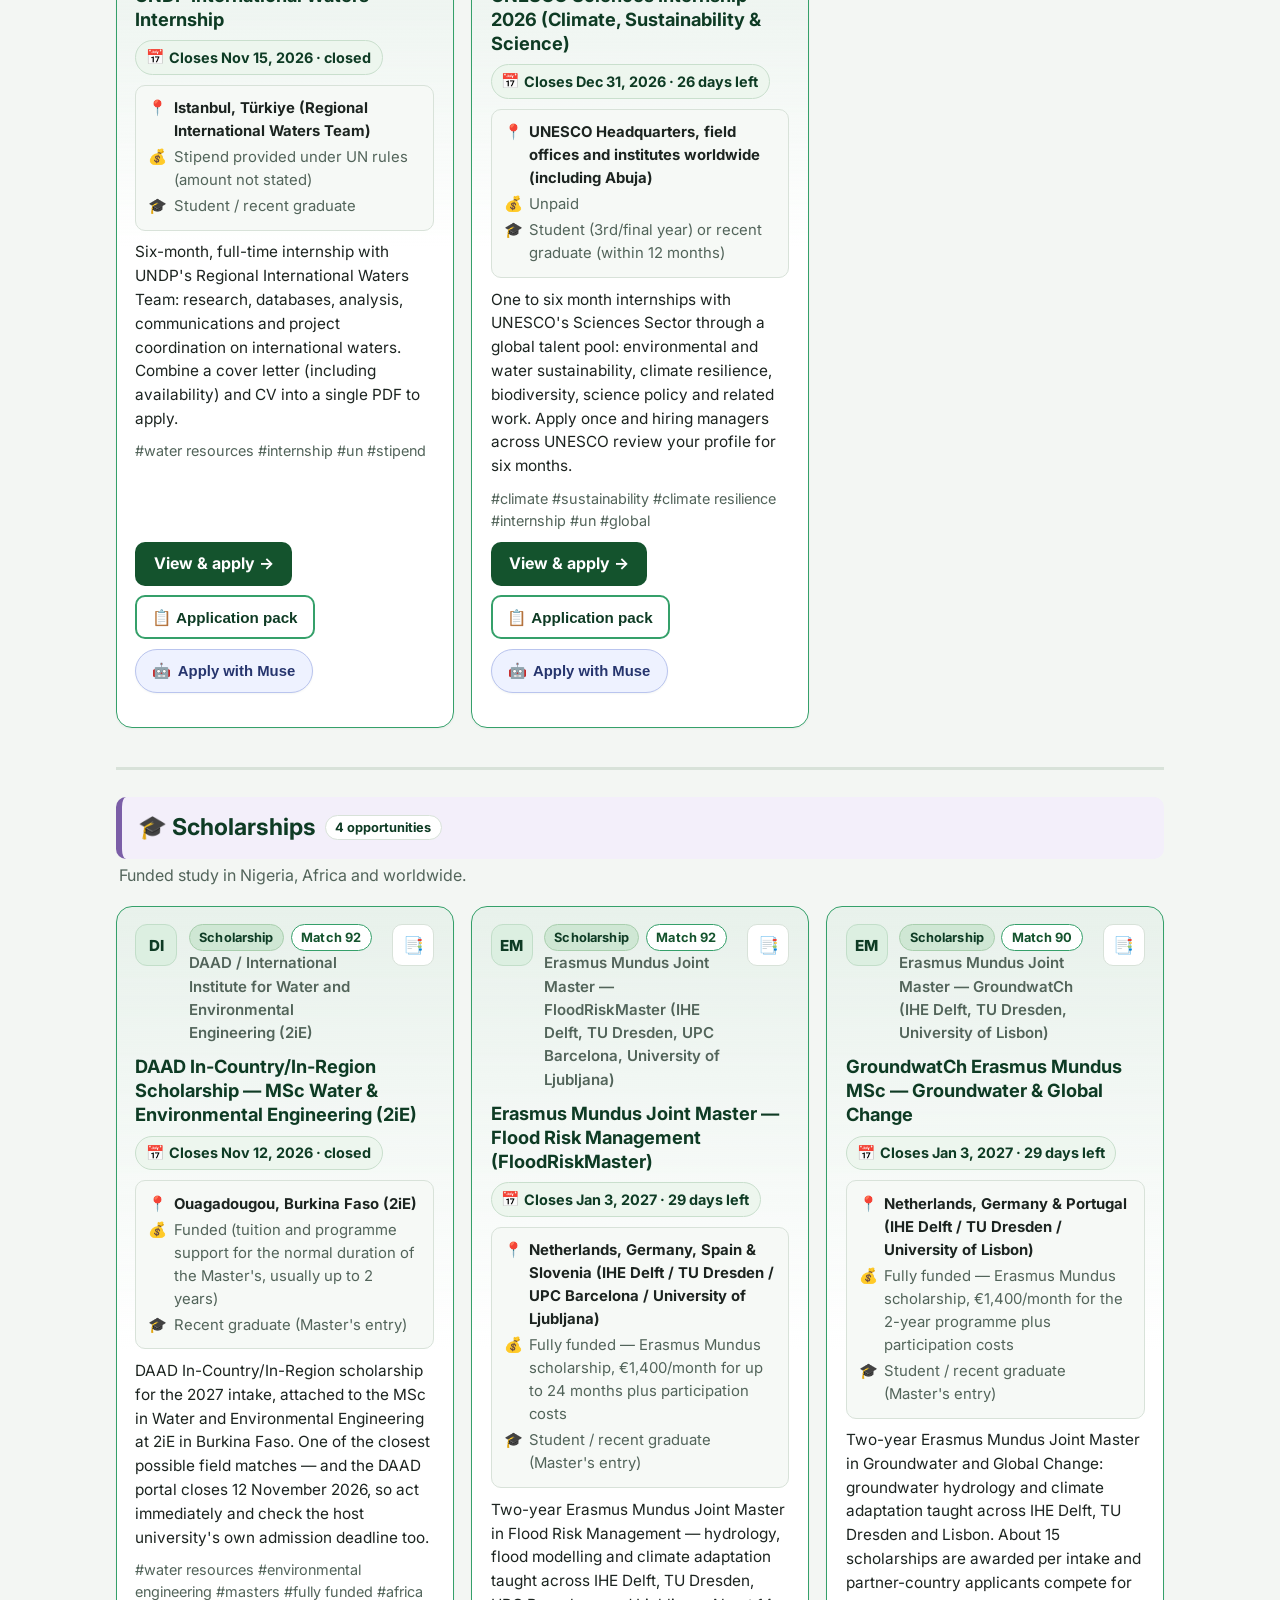
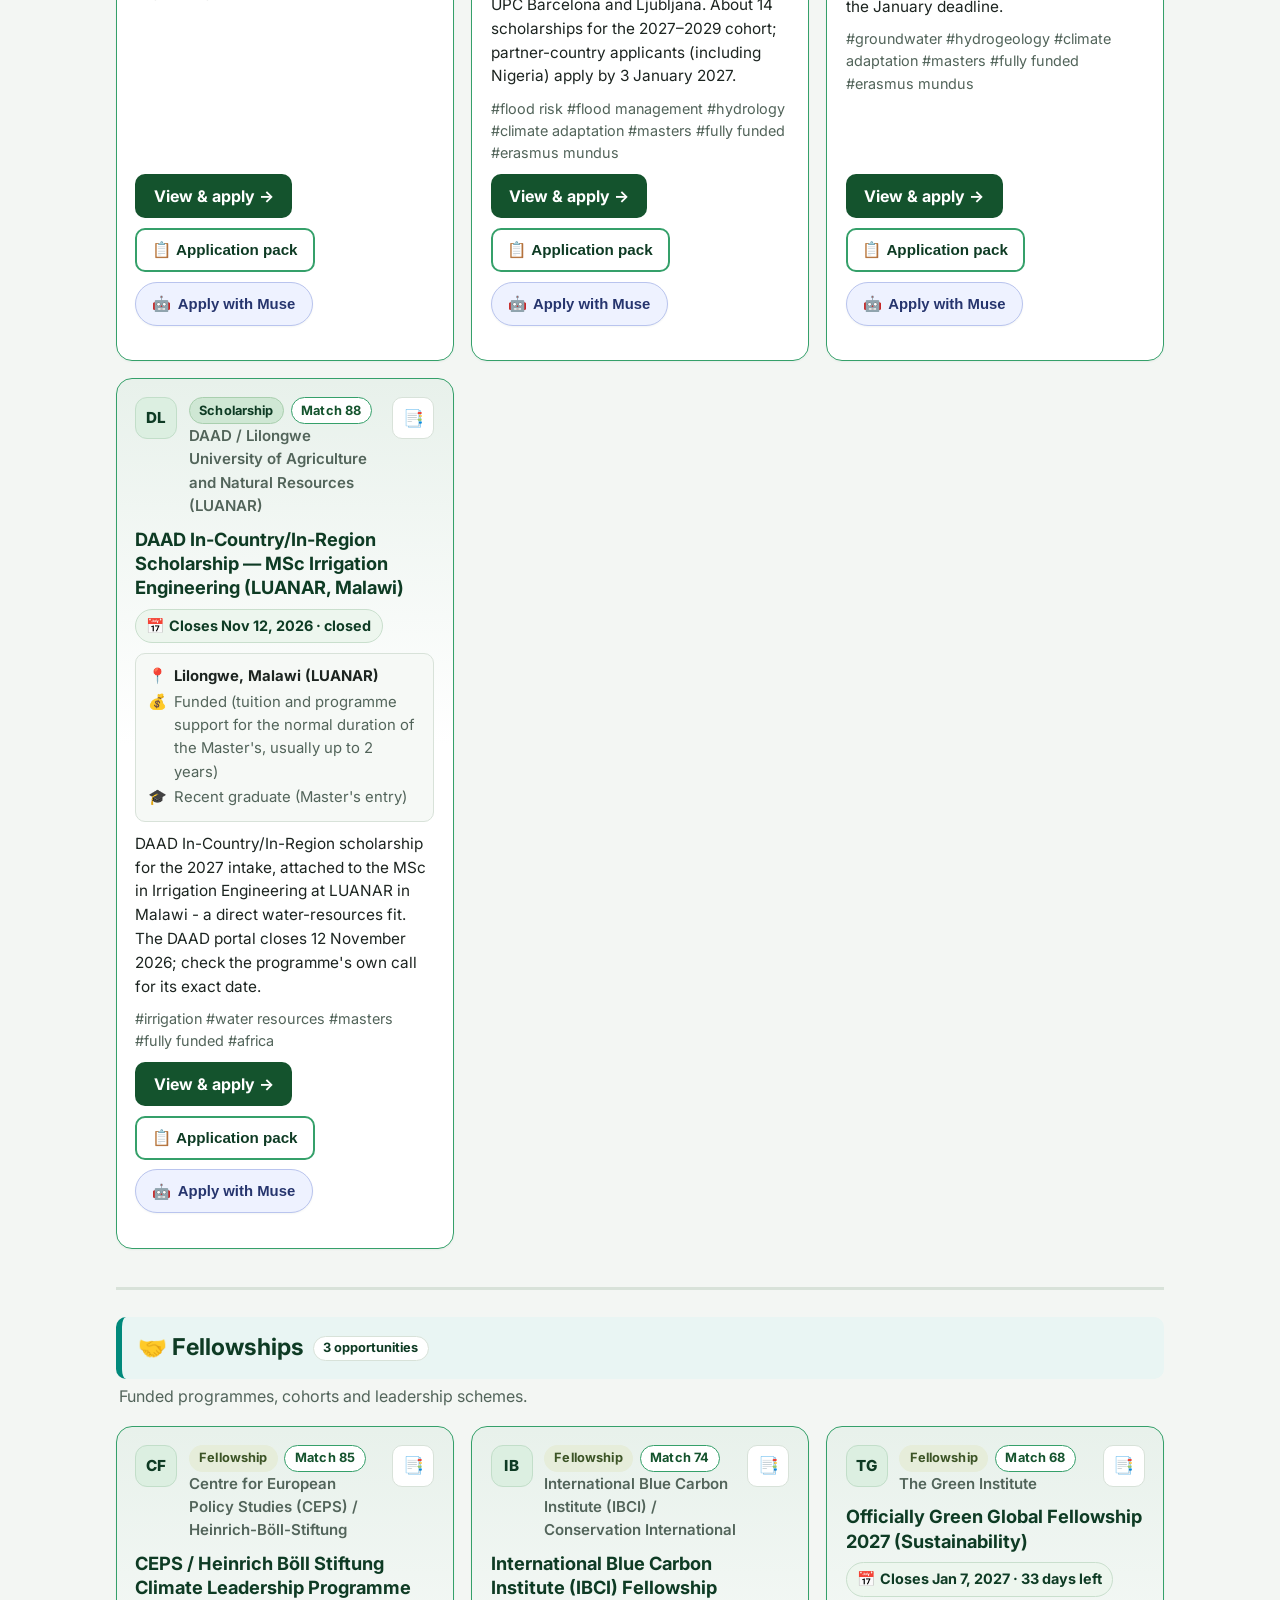
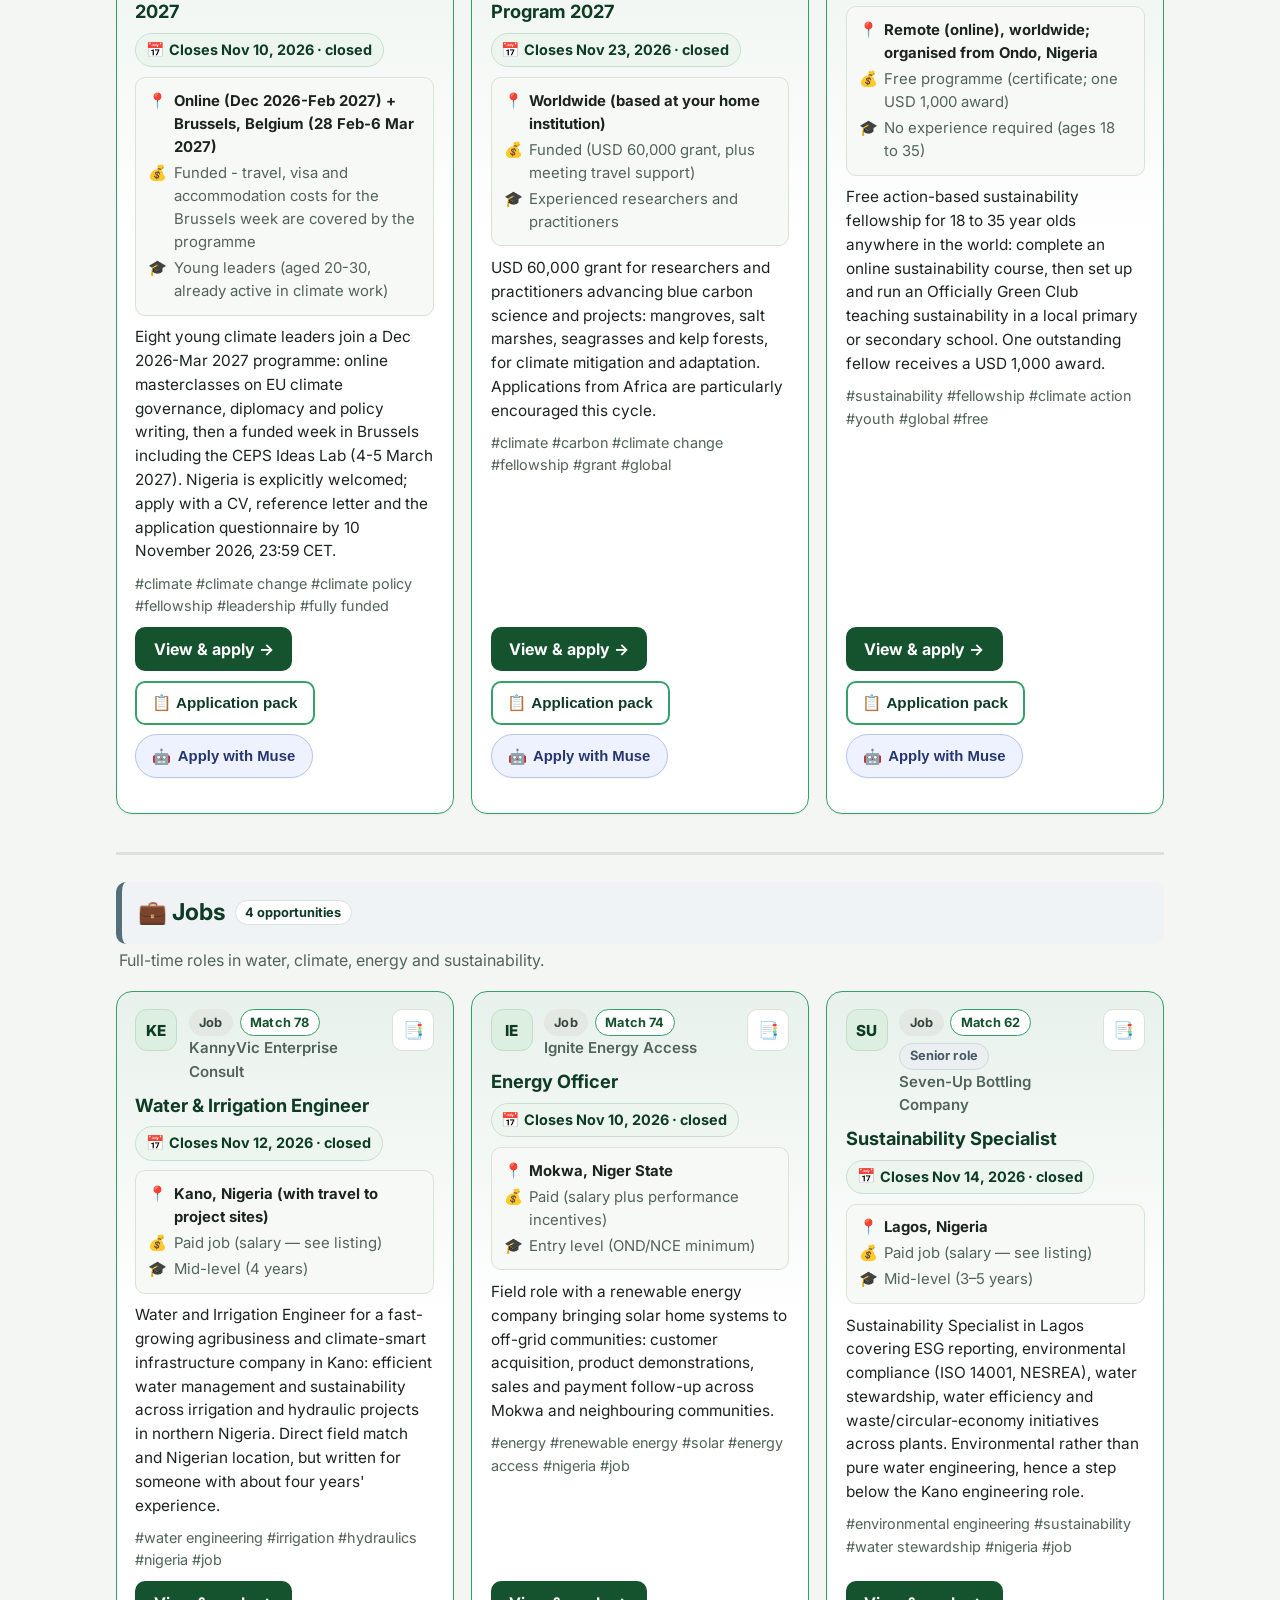
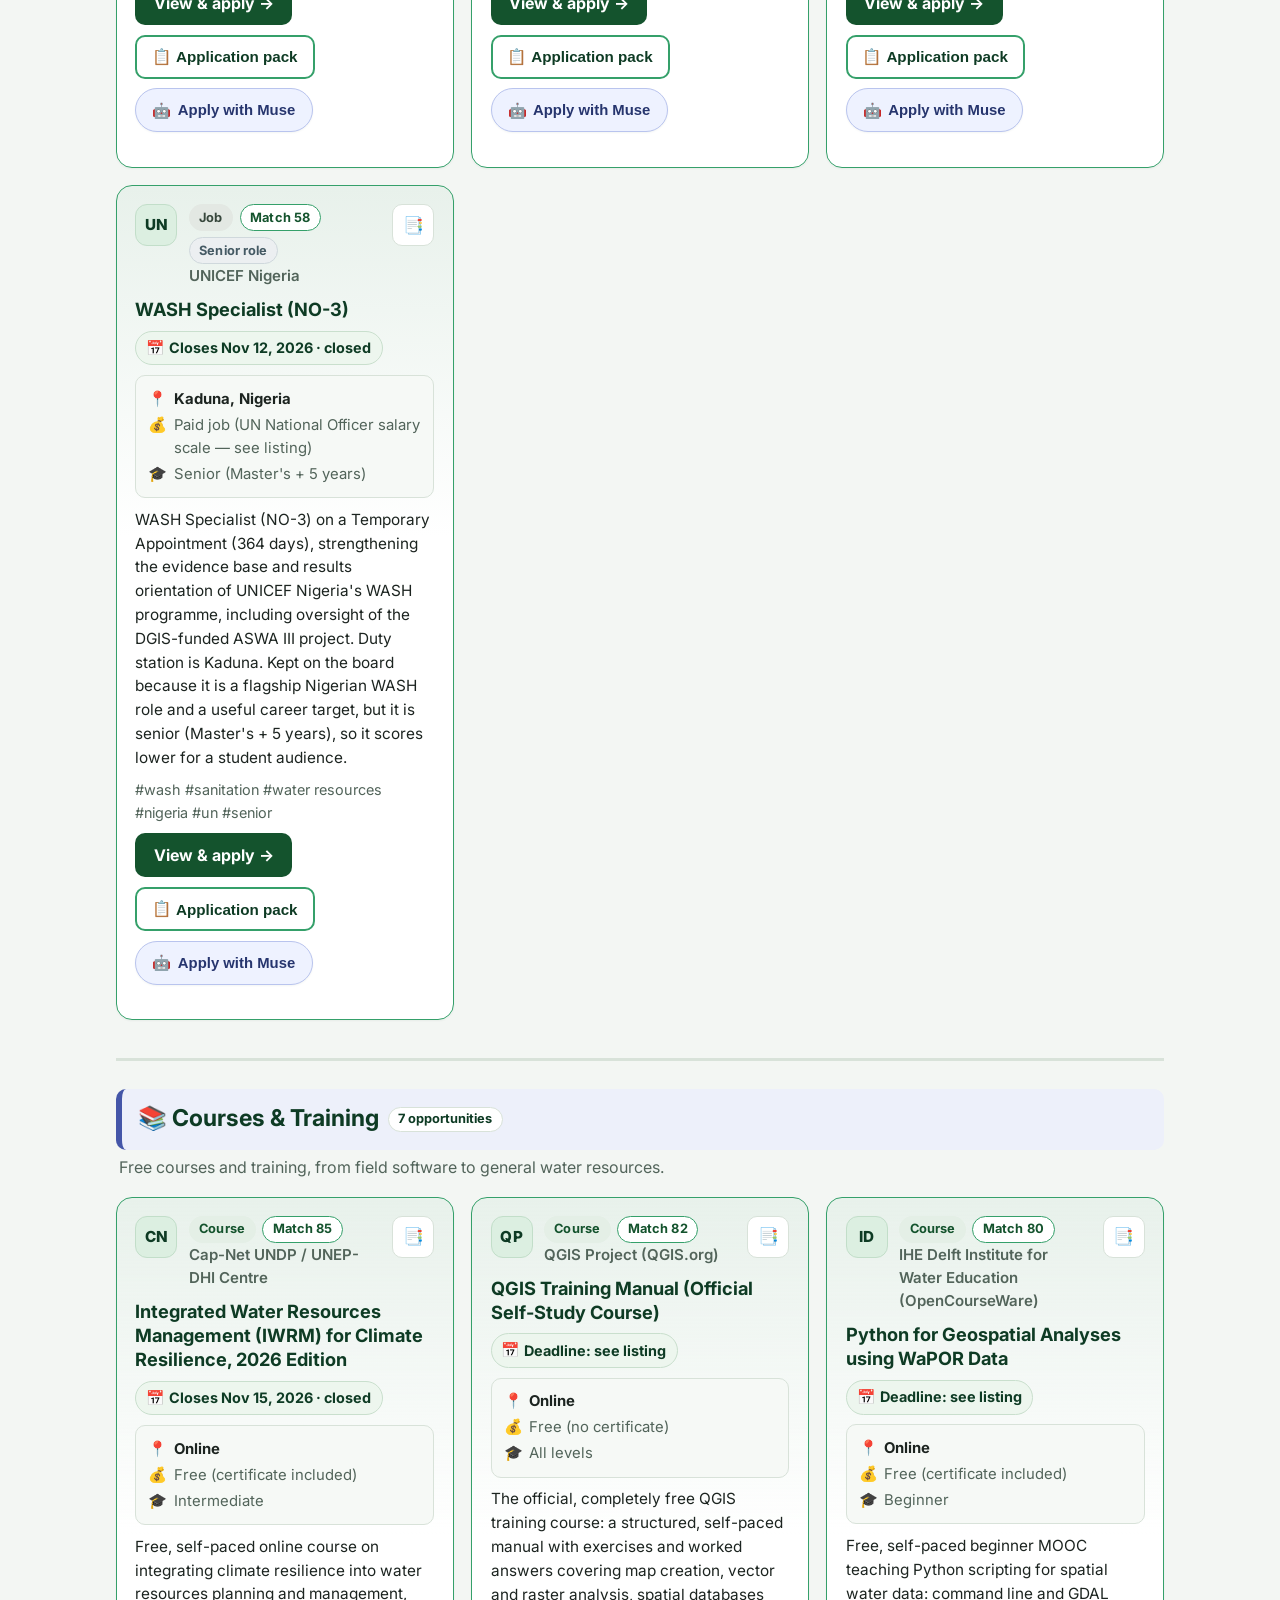
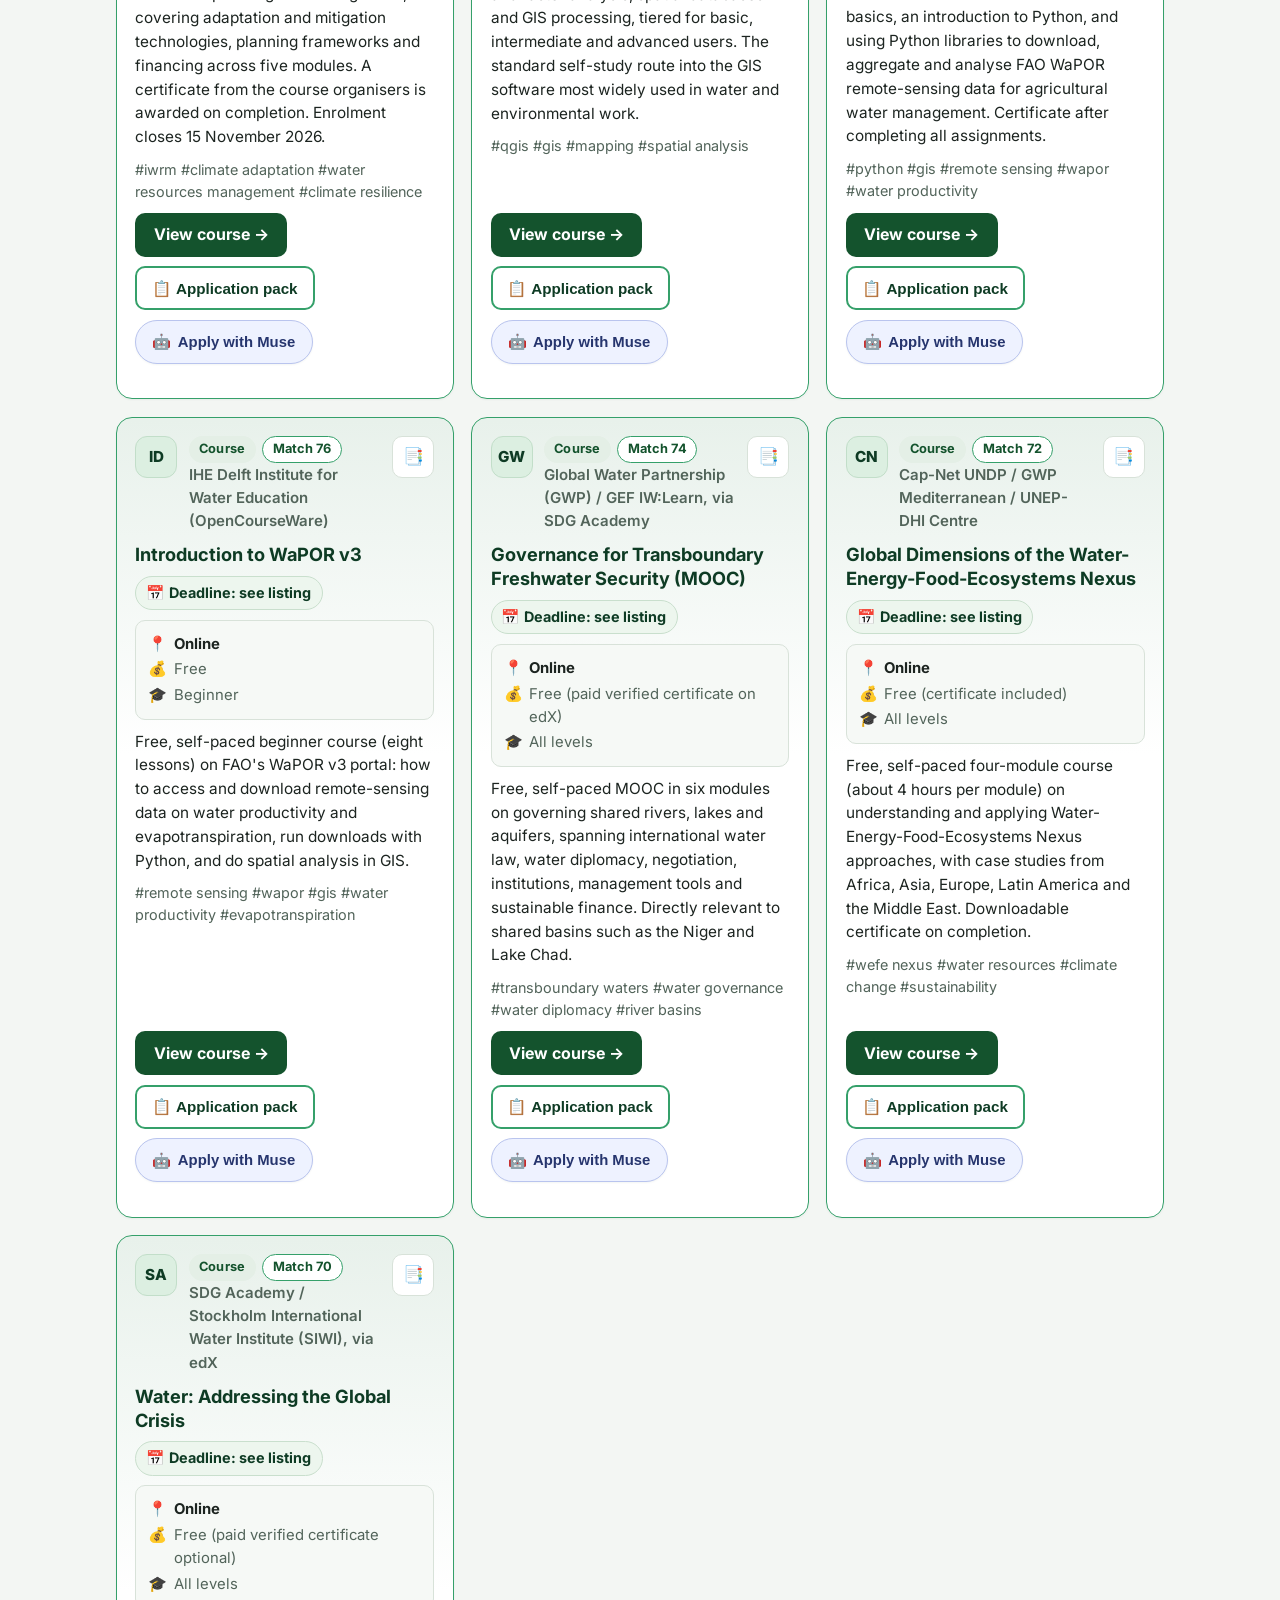
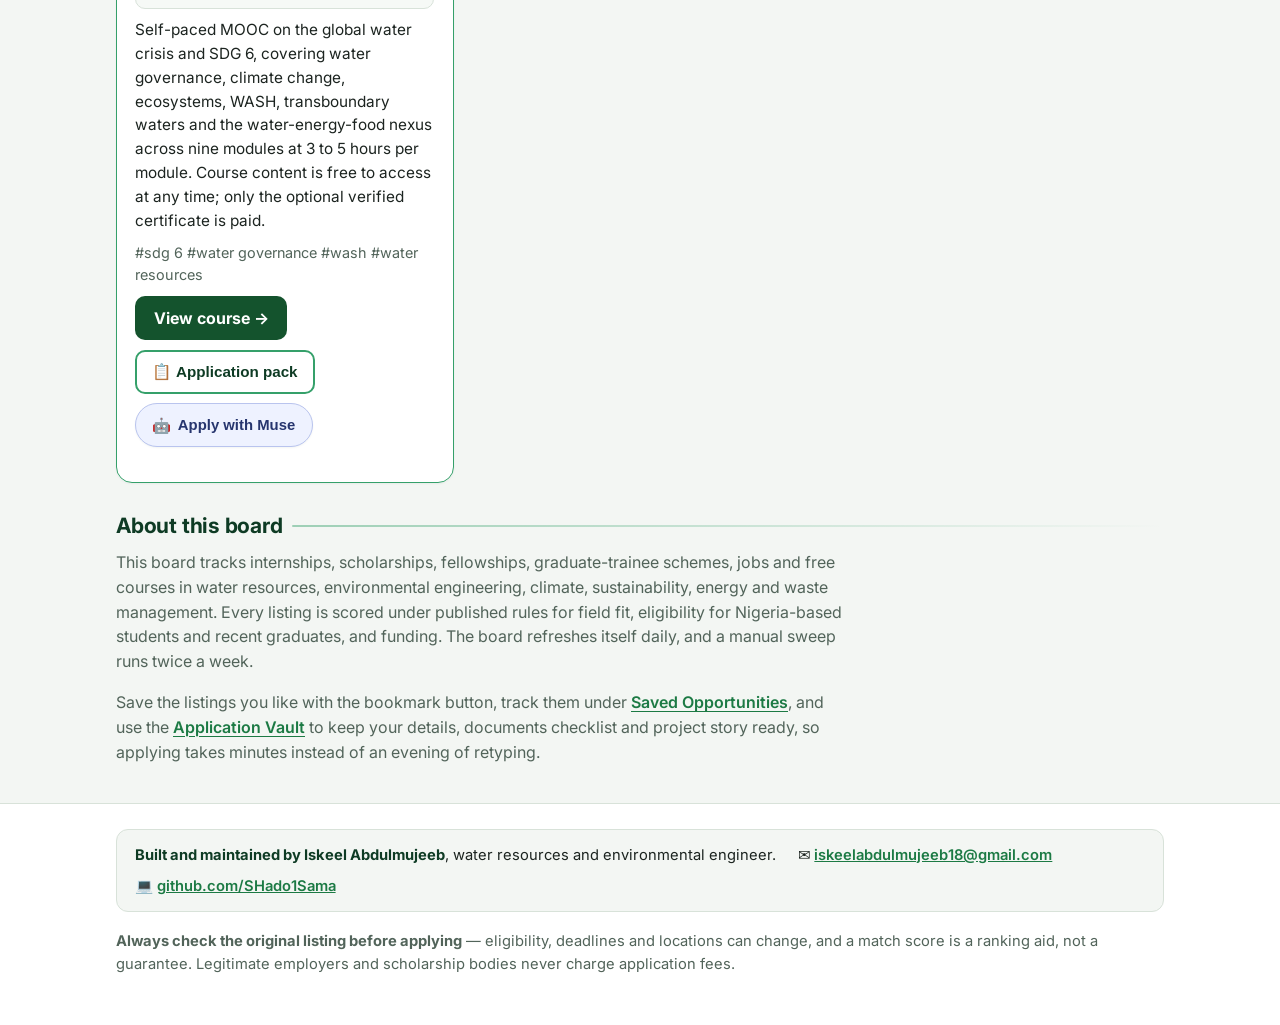
==== commit 6d89ba0b: "Category buttons are now show/hide tabs: All by default, one category at a time when tapped" ====
--- a/index.html
+++ b/index.html
@@ -8,7 +8,7 @@
 <link rel="preconnect" href="https://fonts.googleapis.com">
 <link rel="preconnect" href="https://fonts.gstatic.com" crossorigin>
 <link href="https://fonts.googleapis.com/css2?family=Inter:wght@400;600;700;800&display=swap" rel="stylesheet">
-<link rel="stylesheet" href="styles.css?v=20261109d">
+<link rel="stylesheet" href="styles.css?v=20261109e">
 </head>
 <body>
 <a class="skip-link" href="#main">Skip to opportunities</a>
@@ -132,8 +132,8 @@
 
   <section aria-labelledby="all-heading">
     <h2 id="all-heading">All opportunities</h2>
-    <p class="section-note">Arranged by category, each in its own section below. Tap a category to jump straight to it; the category buttons stay pinned while you scroll.</p>
-    <nav id="category-nav" class="category-nav" aria-label="Jump to a category"></nav>
+    <p class="section-note">Arranged by category. Tap a category to show only that category, or All to see everything. The buttons stay pinned while you scroll.</p>
+    <nav id="category-nav" class="category-nav" aria-label="Show a category"></nav>
     <div id="results" aria-live="polite"></div>
     <div id="empty-state" class="empty" hidden>
       <p class="empty-icon" aria-hidden="true">🔍</p>
@@ -200,6 +200,6 @@
   </div>
 </div>
 
-<script src="app.js?v=20261109d"></script>
+<script src="app.js?v=20261109e"></script>
 </body>
 </html>
--- a/styles.css
+++ b/styles.css
@@ -389,6 +389,8 @@
   font-weight: 700; font-size: .93rem; cursor: pointer; box-shadow: var(--shadow-sm);
 }
 .cat-chip:hover { background: #edf6ee; }
+.cat-chip.active { background: var(--teal-dark); border-color: var(--teal-dark); color: #fff; }
+.cat-chip.active .cat-count { background: #fff; color: var(--teal-dark); }
 .cat-count { background: var(--teal-dark); color: #fff; border-radius: 999px; padding: .05rem .5rem; font-size: .78rem; font-weight: 700; }
 
 /* Pack modal */
